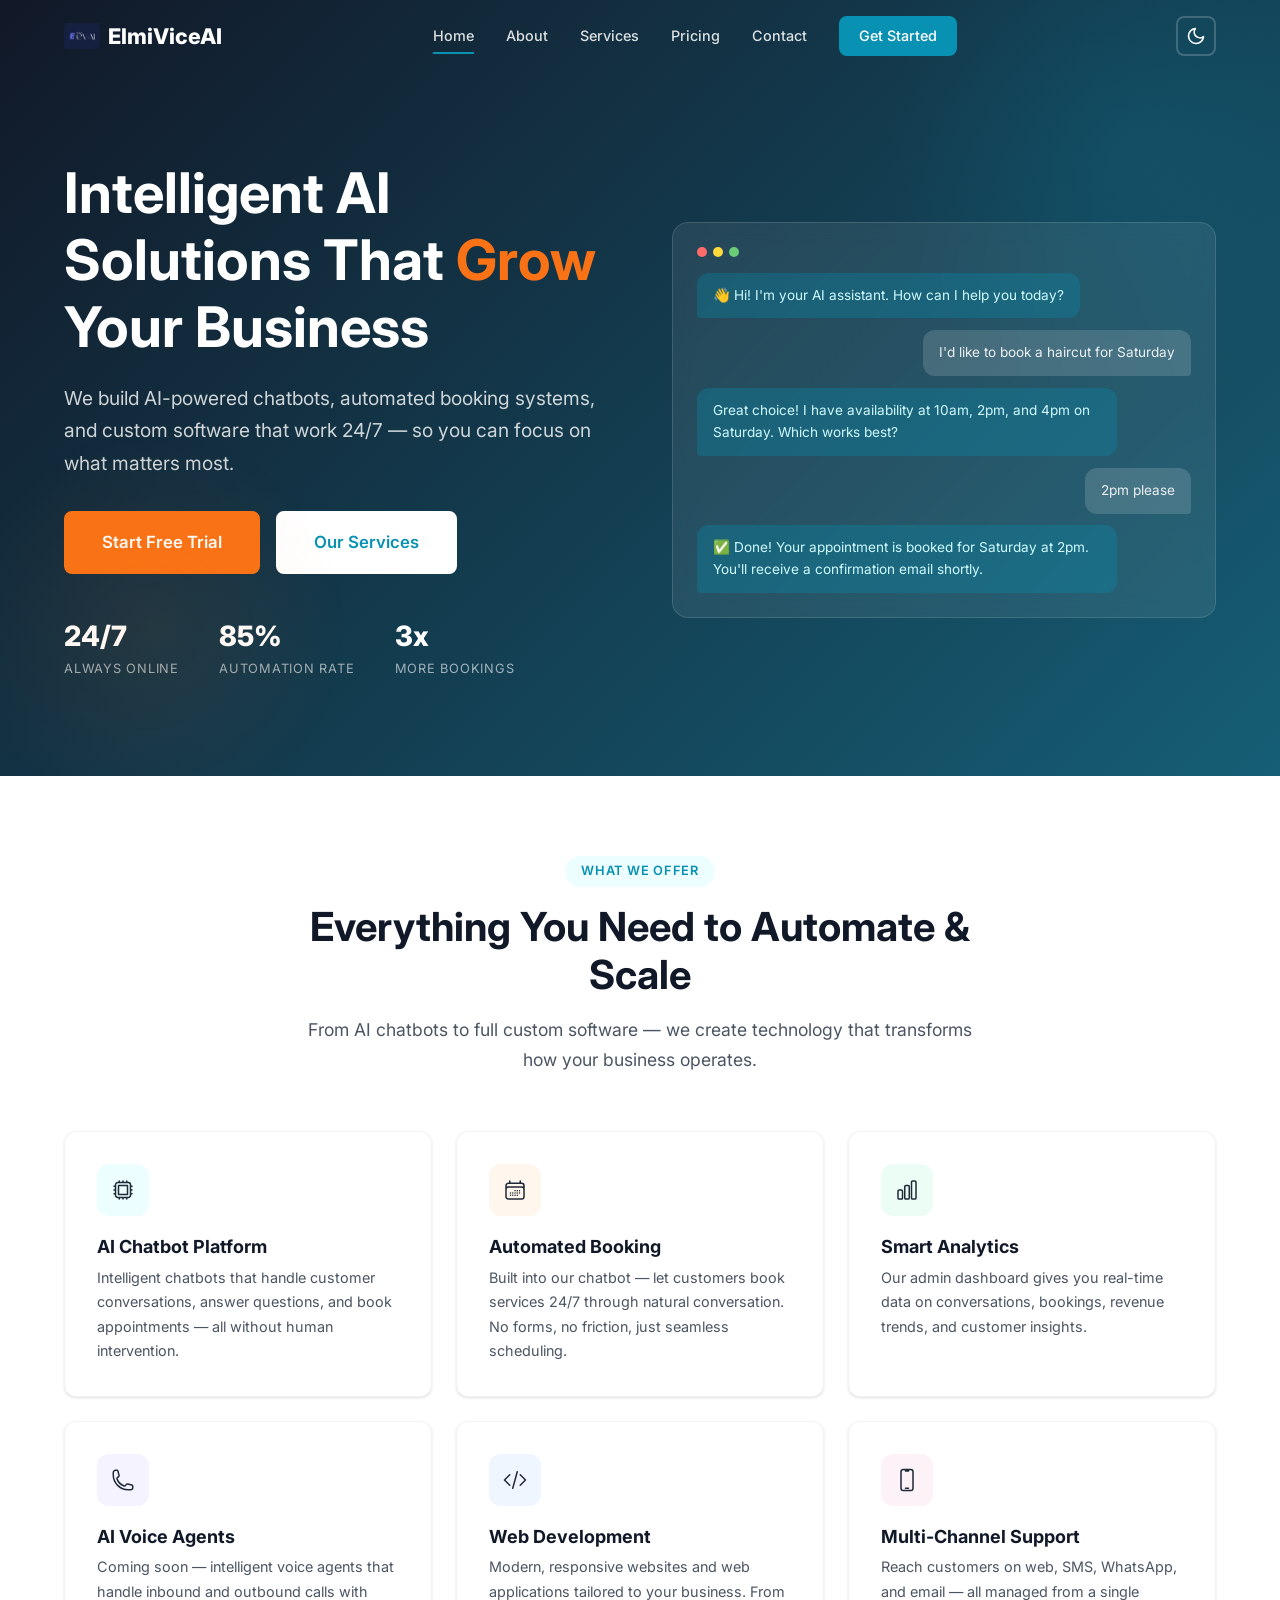
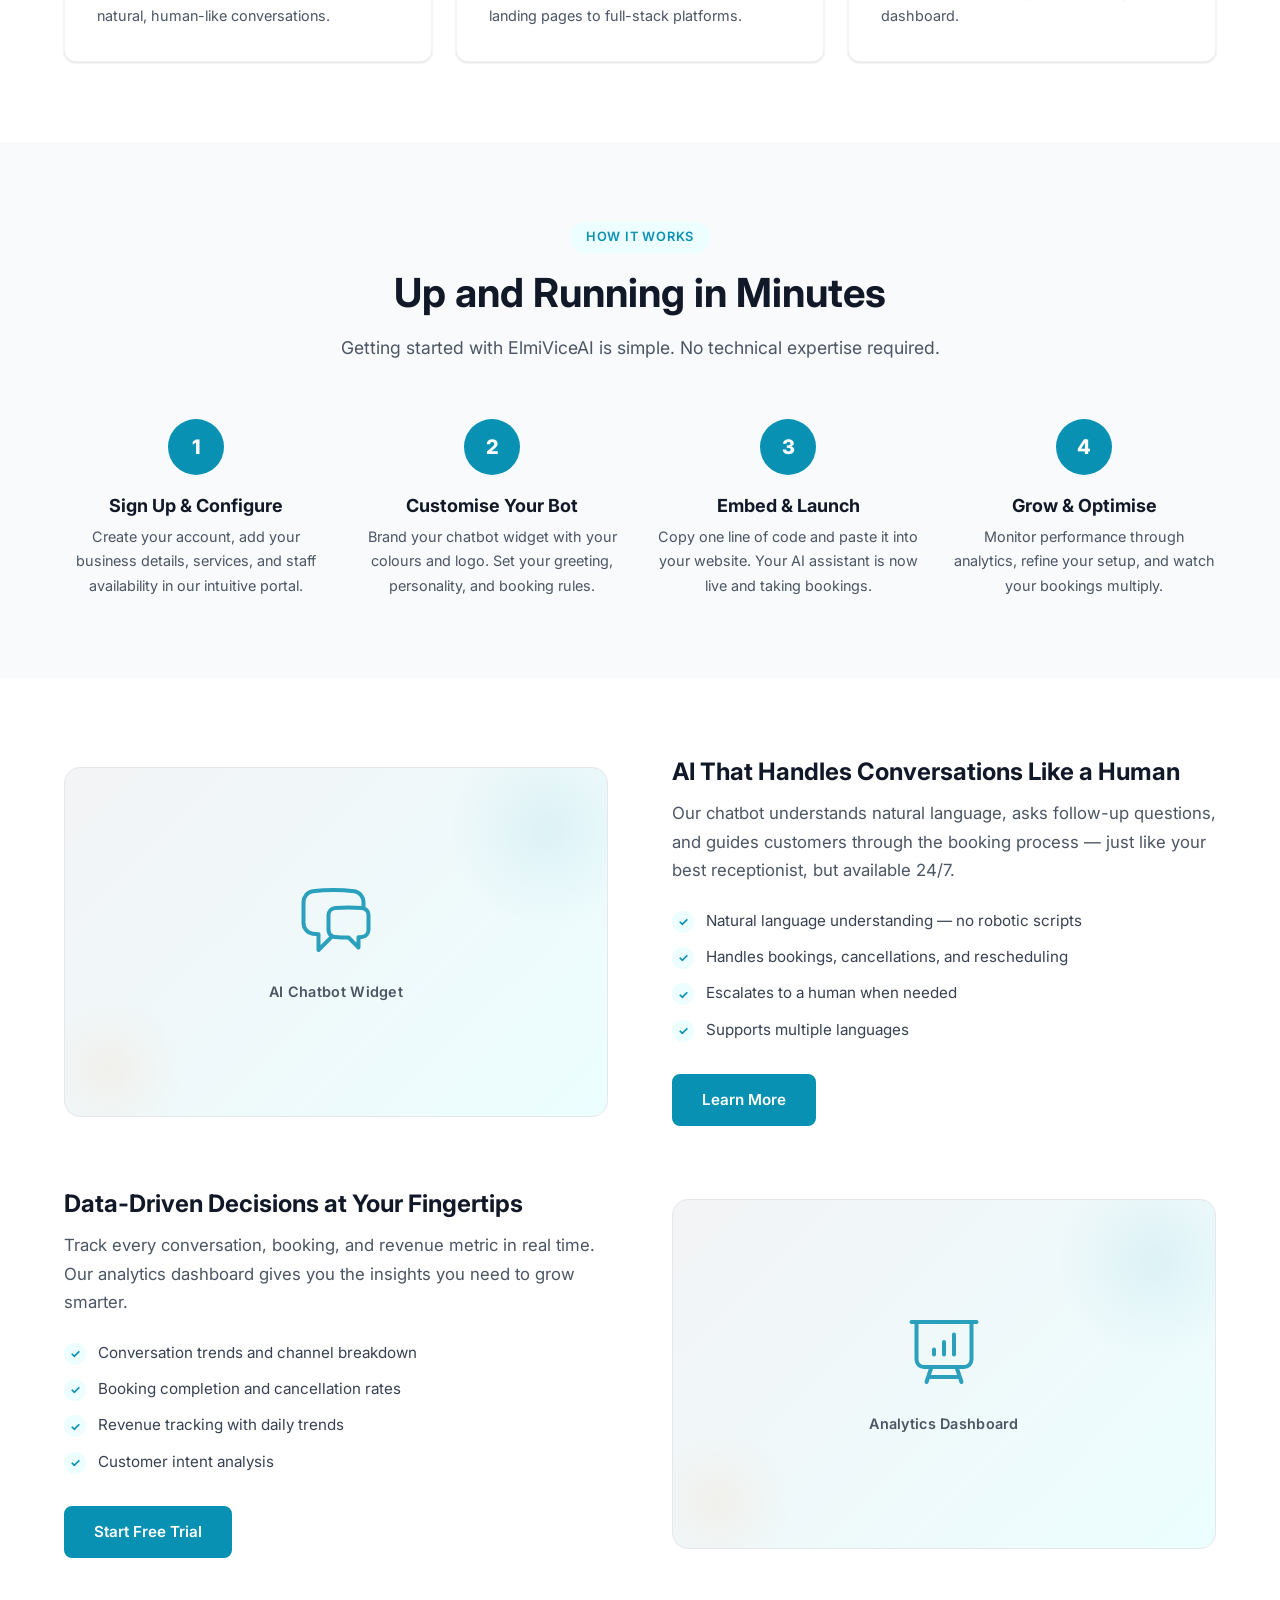
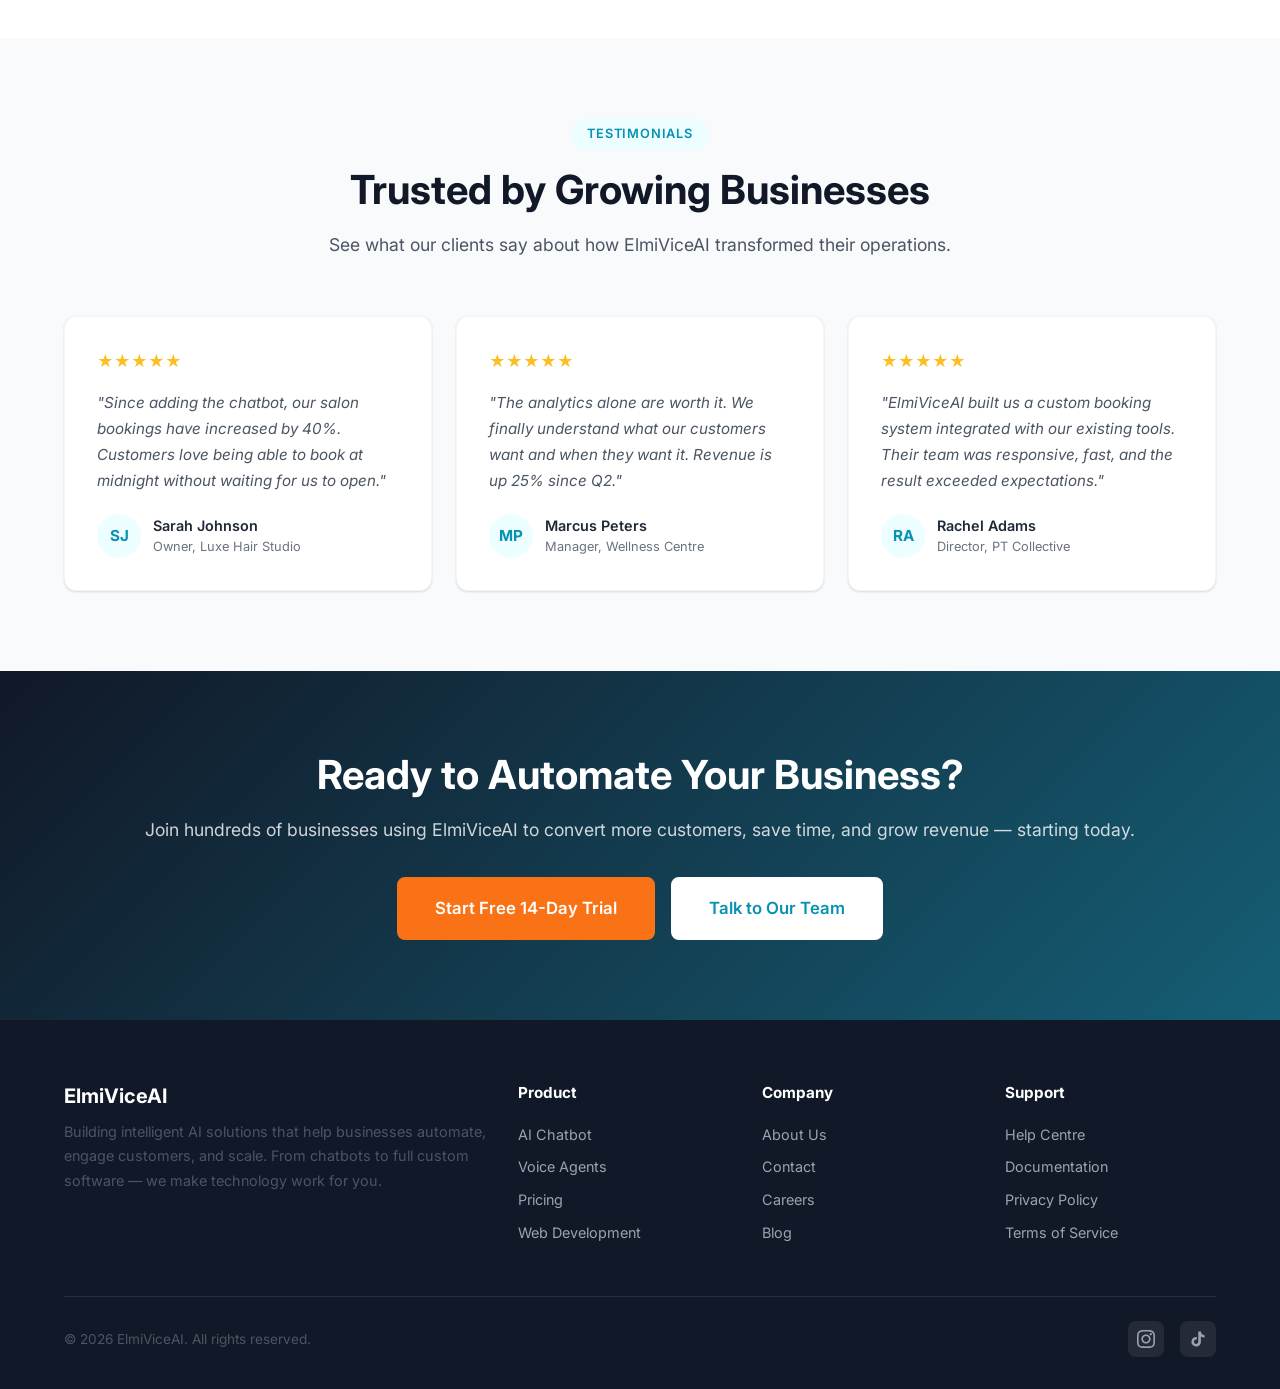
==== index.html @ 3f0d372c "Fix brand name ElmiViseAI → ElmiViceAI, update email/domain, add mobile responsive styles for chatbo" ====
<!DOCTYPE html>
<html lang="en">
<head>
    <meta charset="UTF-8">
    <meta name="viewport" content="width=device-width, initial-scale=1.0">
    <title>ElmiViceAI — AI-Powered Solutions for Modern Business</title>
    <link rel="icon" type="image/png" href="logo.png">
    <link rel="apple-touch-icon" href="logo.png">
    <meta name="description" content="ElmiViceAI builds intelligent AI chatbots, booking systems, and custom software solutions that help businesses automate, scale, and grow.">
    <meta name="keywords" content="AI chatbot, voice agents, web development, automated booking, business automation, ElmiViceAI, UK AI company">
    <meta name="author" content="ElmiViceAI">
    <meta name="robots" content="index, follow">
    <link rel="canonical" href="https://elmiviceai.com/">
    <!-- Open Graph -->
    <meta property="og:type" content="website">
    <meta property="og:title" content="ElmiViceAI — AI-Powered Solutions for Modern Business">
    <meta property="og:description" content="Intelligent AI chatbots, voice agents, and web development that help businesses automate, engage customers, and scale.">
    <meta property="og:url" content="https://elmiviceai.com/">
    <meta property="og:site_name" content="ElmiViceAI">
    <meta property="og:image" content="https://elmiviceai.com/logo.png">
    <!-- Twitter Card -->
    <meta name="twitter:card" content="summary_large_image">
    <meta name="twitter:title" content="ElmiViceAI — AI-Powered Solutions for Modern Business">
    <meta name="twitter:description" content="Intelligent AI chatbots, voice agents, and web development that help businesses automate, engage customers, and scale.">
    <meta name="twitter:image" content="https://elmiviceai.com/logo.png">
    <link rel="preconnect" href="https://fonts.googleapis.com">
    <link rel="preconnect" href="https://fonts.gstatic.com" crossorigin>
    <link href="https://fonts.googleapis.com/css2?family=Inter:wght@400;500;600;700;800&display=swap" rel="stylesheet">
    <link rel="stylesheet" href="css/styles.css">
    <!-- Structured Data -->
    <script type="application/ld+json">
    {
        "@context": "https://schema.org",
        "@type": "Organization",
        "name": "ElmiViceAI",
        "url": "https://elmiviceai.com",
        "logo": "https://elmiviceai.com/logo.png",
        "description": "ElmiViceAI builds intelligent AI chatbots, voice agents, and web development solutions that help businesses automate, engage customers, and scale.",
        "email": "elmiviceai@gmail.com",
        "areaServed": "GB",
        "sameAs": []
    }
    </script>
    <script type="application/ld+json">
    {
        "@context": "https://schema.org",
        "@type": "WebSite",
        "name": "ElmiViceAI",
        "url": "https://elmiviceai.com",
        "potentialAction": {
            "@type": "SearchAction",
            "target": "https://elmiviceai.com/?s={search_term_string}",
            "query-input": "required name=search_term_string"
        }
    }
    </script>
</head>
<body>

    <!-- ==================== Navigation ==================== -->
    <nav class="navbar" id="navbar">
        <div class="container">
            <a href="index.html" class="nav-brand">
                <img src="logo.png" alt="ElmiViceAI" class="brand-icon">
                ElmiViceAI
            </a>
            <div class="nav-links" id="navLinks">
                <a href="index.html" class="active">Home</a>
                <a href="about.html">About</a>
                <a href="services.html">Services</a>
                <a href="pricing.html">Pricing</a>
                <a href="contact.html">Contact</a>
                <a href="pricing.html" class="nav-cta">Get Started</a>
            </div>
            <button class="theme-toggle" id="themeToggle" onclick="toggleTheme()" aria-label="Toggle dark mode">
                <svg class="icon-moon" xmlns="http://www.w3.org/2000/svg" fill="none" viewBox="0 0 24 24" stroke="currentColor" stroke-width="2"><path stroke-linecap="round" stroke-linejoin="round" d="M21 12.79A9 9 0 1 1 11.21 3a7 7 0 0 0 9.79 9.79z"/></svg>
                <svg class="icon-sun" xmlns="http://www.w3.org/2000/svg" fill="none" viewBox="0 0 24 24" stroke="currentColor" stroke-width="2"><circle cx="12" cy="12" r="5"/><path stroke-linecap="round" d="M12 1v2m0 18v2M4.22 4.22l1.42 1.42m12.72 12.72 1.42 1.42M1 12h2m18 0h2M4.22 19.78l1.42-1.42M18.36 5.64l1.42-1.42"/></svg>
            </button>
            <div class="nav-toggle" id="navToggle" onclick="toggleMobileMenu()">
                <span></span><span></span><span></span>
            </div>
        </div>
    </nav>

    <!-- ==================== Hero Section ==================== -->
    <section class="hero bg-gradient">
        <div class="container">
            <div class="hero-grid">
                <div class="hero-content">
                    <h1>Intelligent AI Solutions That <span class="text-accent">Grow</span> Your&nbsp;Business</h1>
                    <p class="hero-subtitle">
                        We build AI-powered chatbots, automated booking systems, and custom software
                        that work 24/7 — so you can focus on what matters most.
                    </p>
                    <div class="hero-actions">
                        <a href="https://elmiviceai-platform.onrender.com/signup" class="btn btn-accent btn-lg" target="_blank">Start Free Trial</a>
                        <a href="services.html" class="btn btn-white btn-lg">Our Services</a>
                    </div>
                    <div class="hero-stats">
                        <div class="hero-stat">
                            <div class="number">24/7</div>
                            <div class="label">Always Online</div>
                        </div>
                        <div class="hero-stat">
                            <div class="number">85%</div>
                            <div class="label">Automation Rate</div>
                        </div>
                        <div class="hero-stat">
                            <div class="number">3x</div>
                            <div class="label">More Bookings</div>
                        </div>
                    </div>
                </div>
                <div class="hero-visual">
                    <div class="hero-mockup">
                        <div class="mockup-header">
                            <div class="mockup-dot"></div>
                            <div class="mockup-dot"></div>
                            <div class="mockup-dot"></div>
                        </div>
                        <div class="mockup-chat">
                            <div class="mockup-msg bot">👋 Hi! I'm your AI assistant. How can I help you today?</div>
                            <div class="mockup-msg user">I'd like to book a haircut for Saturday</div>
                            <div class="mockup-msg bot">Great choice! I have availability at 10am, 2pm, and 4pm on Saturday. Which works best?</div>
                            <div class="mockup-msg user">2pm please</div>
                            <div class="mockup-msg bot">✅ Done! Your appointment is booked for Saturday at 2pm. You'll receive a confirmation email shortly.</div>
                        </div>
                    </div>
                </div>
            </div>
        </div>
    </section>

    <!-- ==================== Features Section ==================== -->
    <section class="section" id="features">
        <div class="container">
            <div class="section-header reveal">
                <span class="badge">What We Offer</span>
                <h2>Everything You Need to Automate &amp; Scale</h2>
                <p>From AI chatbots to full custom software — we create technology that transforms how your business operates.</p>
            </div>
            <div class="features-grid">
                <div class="feature-card reveal">
                    <div class="feature-icon teal"><svg xmlns="http://www.w3.org/2000/svg" width="24" height="24" fill="none" viewBox="0 0 24 24" stroke="currentColor" stroke-width="1.5"><path stroke-linecap="round" stroke-linejoin="round" d="M8.25 3v1.5M4.5 8.25H3m18 0h-1.5M4.5 12H3m18 0h-1.5m-15 3.75H3m18 0h-1.5M8.25 19.5V21M12 3v1.5m0 15V21m3.75-18v1.5m0 15V21m-9-1.5h10.5a2.25 2.25 0 0 0 2.25-2.25V6.75a2.25 2.25 0 0 0-2.25-2.25H6.75A2.25 2.25 0 0 0 4.5 6.75v10.5a2.25 2.25 0 0 0 2.25 2.25Zm.75-12h9v9h-9v-9Z"/></svg></div>
                    <h4>AI Chatbot Platform</h4>
                    <p>Intelligent chatbots that handle customer conversations, answer questions, and book appointments — all without human intervention.</p>
                </div>
                <div class="feature-card reveal">
                    <div class="feature-icon orange"><svg xmlns="http://www.w3.org/2000/svg" width="24" height="24" fill="none" viewBox="0 0 24 24" stroke="currentColor" stroke-width="1.5"><path stroke-linecap="round" stroke-linejoin="round" d="M6.75 3v2.25M17.25 3v2.25M3 18.75V7.5a2.25 2.25 0 0 1 2.25-2.25h13.5A2.25 2.25 0 0 1 21 7.5v11.25m-18 0A2.25 2.25 0 0 0 5.25 21h13.5A2.25 2.25 0 0 0 21 18.75m-18 0v-7.5A2.25 2.25 0 0 1 5.25 9h13.5A2.25 2.25 0 0 1 21 11.25v7.5m-9-6h.008v.008H12v-.008ZM12 15h.008v.008H12V15Zm0 2.25h.008v.008H12v-.008ZM9.75 15h.008v.008H9.75V15Zm0 2.25h.008v.008H9.75v-.008ZM7.5 15h.008v.008H7.5V15Zm0 2.25h.008v.008H7.5v-.008Zm6.75-4.5h.008v.008h-.008v-.008Zm0 2.25h.008v.008h-.008V15Zm0 2.25h.008v.008h-.008v-.008Zm2.25-4.5h.008v.008H16.5v-.008Zm0 2.25h.008v.008H16.5V15Z"/></svg></div>
                    <h4>Automated Booking</h4>
                    <p>Built into our chatbot — let customers book services 24/7 through natural conversation. No forms, no friction, just seamless scheduling.</p>
                </div>
                <div class="feature-card reveal">
                    <div class="feature-icon green"><svg xmlns="http://www.w3.org/2000/svg" width="24" height="24" fill="none" viewBox="0 0 24 24" stroke="currentColor" stroke-width="1.5"><path stroke-linecap="round" stroke-linejoin="round" d="M3 13.125C3 12.504 3.504 12 4.125 12h2.25c.621 0 1.125.504 1.125 1.125v6.75C7.5 20.496 6.996 21 6.375 21h-2.25A1.125 1.125 0 0 1 3 19.875v-6.75ZM9.75 8.625c0-.621.504-1.125 1.125-1.125h2.25c.621 0 1.125.504 1.125 1.125v11.25c0 .621-.504 1.125-1.125 1.125h-2.25a1.125 1.125 0 0 1-1.125-1.125V8.625ZM16.5 4.125c0-.621.504-1.125 1.125-1.125h2.25C20.496 3 21 3.504 21 4.125v15.75c0 .621-.504 1.125-1.125 1.125h-2.25a1.125 1.125 0 0 1-1.125-1.125V4.125Z"/></svg></div>
                    <h4>Smart Analytics</h4>
                    <p>Our admin dashboard gives you real-time data on conversations, bookings, revenue trends, and customer insights.</p>
                </div>
                <div class="feature-card reveal">
                    <div class="feature-icon purple"><svg xmlns="http://www.w3.org/2000/svg" width="24" height="24" fill="none" viewBox="0 0 24 24" stroke="currentColor" stroke-width="1.5"><path stroke-linecap="round" stroke-linejoin="round" d="M2.25 6.75c0 8.284 6.716 15 15 15h2.25a2.25 2.25 0 0 0 2.25-2.25v-1.372c0-.516-.351-.966-.852-1.091l-4.423-1.106c-.44-.11-.902.055-1.173.417l-.97 1.293c-.282.376-.769.542-1.21.38a12.035 12.035 0 0 1-7.143-7.143c-.162-.441.004-.928.38-1.21l1.293-.97c.363-.271.527-.734.417-1.173L6.963 3.102a1.125 1.125 0 0 0-1.091-.852H4.5A2.25 2.25 0 0 0 2.25 4.5v2.25Z"/></svg></div>
                    <h4>AI Voice Agents</h4>
                    <p>Coming soon — intelligent voice agents that handle inbound and outbound calls with natural, human-like conversations.</p>
                </div>
                <div class="feature-card reveal">
                    <div class="feature-icon blue"><svg xmlns="http://www.w3.org/2000/svg" width="24" height="24" fill="none" viewBox="0 0 24 24" stroke="currentColor" stroke-width="1.5"><path stroke-linecap="round" stroke-linejoin="round" d="M17.25 6.75 22.5 12l-5.25 5.25m-10.5 0L1.5 12l5.25-5.25m7.5-3-4.5 16.5"/></svg></div>
                    <h4>Web Development</h4>
                    <p>Modern, responsive websites and web applications tailored to your business. From landing pages to full-stack platforms.</p>
                </div>
                <div class="feature-card reveal">
                    <div class="feature-icon pink"><svg xmlns="http://www.w3.org/2000/svg" width="24" height="24" fill="none" viewBox="0 0 24 24" stroke="currentColor" stroke-width="1.5"><path stroke-linecap="round" stroke-linejoin="round" d="M10.5 1.5H8.25A2.25 2.25 0 0 0 6 3.75v16.5a2.25 2.25 0 0 0 2.25 2.25h7.5A2.25 2.25 0 0 0 18 20.25V3.75a2.25 2.25 0 0 0-2.25-2.25H13.5m-3 0V3h3V1.5m-3 0h3m-3 18.75h3"/></svg></div>
                    <h4>Multi-Channel Support</h4>
                    <p>Reach customers on web, SMS, WhatsApp, and email — all managed from a single dashboard.</p>
                </div>
            </div>
        </div>
    </section>

    <!-- ==================== How It Works ==================== -->
    <section class="section bg-light">
        <div class="container">
            <div class="section-header reveal">
                <span class="badge">How It Works</span>
                <h2>Up and Running in Minutes</h2>
                <p>Getting started with ElmiViceAI is simple. No technical expertise required.</p>
            </div>
            <div class="steps-grid">
                <div class="step-card reveal">
                    <div class="step-number">1</div>
                    <h4>Sign Up &amp; Configure</h4>
                    <p>Create your account, add your business details, services, and staff availability in our intuitive portal.</p>
                </div>
                <div class="step-card reveal">
                    <div class="step-number">2</div>
                    <h4>Customise Your Bot</h4>
                    <p>Brand your chatbot widget with your colours and logo. Set your greeting, personality, and booking rules.</p>
                </div>
                <div class="step-card reveal">
                    <div class="step-number">3</div>
                    <h4>Embed &amp; Launch</h4>
                    <p>Copy one line of code and paste it into your website. Your AI assistant is now live and taking bookings.</p>
                </div>
                <div class="step-card reveal">
                    <div class="step-number">4</div>
                    <h4>Grow &amp; Optimise</h4>
                    <p>Monitor performance through analytics, refine your setup, and watch your bookings multiply.</p>
                </div>
            </div>
        </div>
    </section>

    <!-- ==================== Product Showcase ==================== -->
    <section class="section" id="product">
        <div class="container">
            <div class="showcase-grid reveal">
                <div class="showcase-image">
                    <div class="placeholder-graphic">
                        <svg xmlns="http://www.w3.org/2000/svg" width="80" height="80" fill="none" viewBox="0 0 24 24" stroke="var(--primary)" stroke-width="1.2"><path stroke-linecap="round" stroke-linejoin="round" d="M20.25 8.511c.884.284 1.5 1.128 1.5 2.097v4.286c0 1.136-.847 2.1-1.98 2.193-.34.027-.68.052-1.02.072v3.091l-3-3c-1.354 0-2.694-.055-4.02-.163a2.115 2.115 0 0 1-.825-.242m9.345-8.334a2.126 2.126 0 0 0-.476-.095 48.64 48.64 0 0 0-8.048 0c-1.131.094-1.976 1.057-1.976 2.192v4.286c0 .837.46 1.58 1.155 1.951m9.345-8.334V6.637c0-1.621-1.152-3.026-2.76-3.235A48.455 48.455 0 0 0 11.25 3c-2.115 0-4.198.137-6.24.402-1.608.209-2.76 1.614-2.76 3.235v6.226c0 1.621 1.152 3.026 2.76 3.235.577.075 1.157.14 1.74.194V21l4.155-4.155"/></svg>
                        <p>AI Chatbot Widget</p>
                    </div>
                </div>
                <div class="showcase-content">
                    <h3>AI That Handles Conversations Like a Human</h3>
                    <p>Our chatbot understands natural language, asks follow-up questions, and guides customers through the booking process — just like your best receptionist, but available 24/7.</p>
                    <ul class="check-list">
                        <li>Natural language understanding — no robotic scripts</li>
                        <li>Handles bookings, cancellations, and rescheduling</li>
                        <li>Escalates to a human when needed</li>
                        <li>Supports multiple languages</li>
                    </ul>
                    <a href="services.html" class="btn btn-primary">Learn More</a>
                </div>
            </div>

            <div style="height: 4rem;"></div>

            <div class="showcase-grid reverse reveal">
                <div class="showcase-image">
                    <div class="placeholder-graphic">
                        <svg xmlns="http://www.w3.org/2000/svg" width="80" height="80" fill="none" viewBox="0 0 24 24" stroke="var(--primary)" stroke-width="1.2"><path stroke-linecap="round" stroke-linejoin="round" d="M3.75 3v11.25A2.25 2.25 0 0 0 6 16.5h2.25M3.75 3h-1.5m1.5 0h16.5m0 0h1.5m-1.5 0v11.25A2.25 2.25 0 0 1 18 16.5h-2.25m-7.5 0h7.5m-7.5 0-1 3m8.5-3 1 3m0 0 .5 1.5m-.5-1.5h-9.5m0 0-.5 1.5M9 11.25v1.5M12 9v3.75m3-6v6"/></svg>
                        <p>Analytics Dashboard</p>
                    </div>
                </div>
                <div class="showcase-content">
                    <h3>Data-Driven Decisions at Your Fingertips</h3>
                    <p>Track every conversation, booking, and revenue metric in real time. Our analytics dashboard gives you the insights you need to grow smarter.</p>
                    <ul class="check-list">
                        <li>Conversation trends and channel breakdown</li>
                        <li>Booking completion and cancellation rates</li>
                        <li>Revenue tracking with daily trends</li>
                        <li>Customer intent analysis</li>
                    </ul>
                    <a href="https://elmiviceai-platform.onrender.com/signup" class="btn btn-primary" target="_blank">Start Free Trial</a>
                </div>
            </div>
        </div>
    </section>

    <!-- ==================== Testimonials ==================== -->
    <section class="section bg-light">
        <div class="container">
            <div class="section-header reveal">
                <span class="badge">Testimonials</span>
                <h2>Trusted by Growing Businesses</h2>
                <p>See what our clients say about how ElmiViceAI transformed their operations.</p>
            </div>
            <div class="testimonials-grid">
                <div class="testimonial-card reveal">
                    <div class="testimonial-stars">★★★★★</div>
                    <blockquote>"Since adding the chatbot, our salon bookings have increased by 40%. Customers love being able to book at midnight without waiting for us to open."</blockquote>
                    <div class="testimonial-author">
                        <div class="testimonial-avatar">SJ</div>
                        <div class="testimonial-info">
                            <div class="name">Sarah Johnson</div>
                            <div class="role">Owner, Luxe Hair Studio</div>
                        </div>
                    </div>
                </div>
                <div class="testimonial-card reveal">
                    <div class="testimonial-stars">★★★★★</div>
                    <blockquote>"The analytics alone are worth it. We finally understand what our customers want and when they want it. Revenue is up 25% since Q2."</blockquote>
                    <div class="testimonial-author">
                        <div class="testimonial-avatar">MP</div>
                        <div class="testimonial-info">
                            <div class="name">Marcus Peters</div>
                            <div class="role">Manager, Wellness Centre</div>
                        </div>
                    </div>
                </div>
                <div class="testimonial-card reveal">
                    <div class="testimonial-stars">★★★★★</div>
                    <blockquote>"ElmiViceAI built us a custom booking system integrated with our existing tools. Their team was responsive, fast, and the result exceeded expectations."</blockquote>
                    <div class="testimonial-author">
                        <div class="testimonial-avatar">RA</div>
                        <div class="testimonial-info">
                            <div class="name">Rachel Adams</div>
                            <div class="role">Director, PT Collective</div>
                        </div>
                    </div>
                </div>
            </div>
        </div>
    </section>

    <!-- ==================== CTA Section ==================== -->
    <section class="cta-section bg-gradient">
        <div class="container">
            <h2>Ready to Automate Your Business?</h2>
            <p>Join hundreds of businesses using ElmiViceAI to convert more customers, save time, and grow revenue — starting today.</p>
            <div class="cta-actions">
                <a href="pricing.html" class="btn btn-accent btn-lg">Start Free 14-Day Trial</a>
                <a href="contact.html" class="btn btn-white btn-lg">Talk to Our Team</a>
            </div>
        </div>
    </section>

    <!-- ==================== Footer ==================== -->
    <footer class="footer">
        <div class="container">
            <div class="footer-grid">
                <div class="footer-brand">
                    <h3>ElmiViceAI</h3>
                    <p>Building intelligent AI solutions that help businesses automate, engage customers, and scale. From chatbots to full custom software — we make technology work for you.</p>
                </div>
                <div class="footer-col">
                    <h4>Product</h4>
                    <a href="services.html">AI Chatbot</a>
                    <a href="services.html#voice-agents">Voice Agents</a>
                    <a href="pricing.html">Pricing</a>
                    <a href="services.html#web-development">Web Development</a>
                </div>
                <div class="footer-col">
                    <h4>Company</h4>
                    <a href="about.html">About Us</a>
                    <a href="contact.html">Contact</a>
                    <a href="careers.html">Careers</a>
                    <a href="blog.html">Blog</a>
                </div>
                <div class="footer-col">
                    <h4>Support</h4>
                    <a href="contact.html">Help Centre</a>
                    <a href="docs.html">Documentation</a>
                    <a href="privacy.html">Privacy Policy</a>
                    <a href="terms.html">Terms of Service</a>
                </div>
            </div>
            <div class="footer-bottom">
                <p>&copy; 2026 ElmiViceAI. All rights reserved.</p>
                <div class="footer-social">
                    <a href="https://www.instagram.com/elmiviceai?igsh=MTl4Y3VsOW04Mzd3MQ==" title="Instagram" target="_blank" rel="noopener"><svg xmlns="http://www.w3.org/2000/svg" width="18" height="18" viewBox="0 0 24 24" fill="currentColor"><path d="M12 2.163c3.204 0 3.584.012 4.85.07 3.252.148 4.771 1.691 4.919 4.919.058 1.265.069 1.645.069 4.849 0 3.205-.012 3.584-.069 4.849-.149 3.225-1.664 4.771-4.919 4.919-1.266.058-1.644.07-4.85.07-3.204 0-3.584-.012-4.849-.07-3.26-.149-4.771-1.699-4.919-4.92-.058-1.265-.07-1.644-.07-4.849 0-3.204.013-3.583.07-4.849.149-3.227 1.664-4.771 4.919-4.919 1.266-.057 1.645-.069 4.849-.069zm0-2.163c-3.259 0-3.667.014-4.947.072-4.358.2-6.78 2.618-6.98 6.98-.059 1.281-.073 1.689-.073 4.948 0 3.259.014 3.668.072 4.948.2 4.358 2.618 6.78 6.98 6.98 1.281.058 1.689.072 4.948.072 3.259 0 3.668-.014 4.948-.072 4.354-.2 6.782-2.618 6.979-6.98.059-1.28.073-1.689.073-4.948 0-3.259-.014-3.667-.072-4.947-.196-4.354-2.617-6.78-6.979-6.98-1.281-.059-1.69-.073-4.949-.073zm0 5.838c-3.403 0-6.162 2.759-6.162 6.162s2.759 6.163 6.162 6.163 6.162-2.759 6.162-6.163c0-3.403-2.759-6.162-6.162-6.162zm0 10.162c-2.209 0-4-1.79-4-4 0-2.209 1.791-4 4-4s4 1.791 4 4c0 2.21-1.791 4-4 4zm6.406-11.845c-.796 0-1.441.645-1.441 1.44s.645 1.44 1.441 1.44c.795 0 1.439-.645 1.439-1.44s-.644-1.44-1.439-1.44z"/></svg></a>
                    <a href="https://www.tiktok.com/@elmiviceai?_r=1&_t=ZN-94T0yqR3EeM" title="TikTok" target="_blank" rel="noopener"><svg xmlns="http://www.w3.org/2000/svg" width="18" height="18" viewBox="0 0 24 24" fill="currentColor"><path d="M19.59 6.69a4.83 4.83 0 0 1-3.77-4.25V2h-3.45v13.67a2.89 2.89 0 0 1-5.2 1.74 2.89 2.89 0 0 1 2.31-4.64 2.93 2.93 0 0 1 .88.13V9.4a6.84 6.84 0 0 0-1-.05A6.33 6.33 0 0 0 5 20.1a6.34 6.34 0 0 0 10.86-4.43v-7a8.16 8.16 0 0 0 4.77 1.52v-3.4a4.85 4.85 0 0 1-1-.1z"/></svg></a>
                </div>
            </div>
        </div>
    </footer>

  <!-- AI Chatbot Widget -->
<script>
  (function() {
    var w = document.createElement('script');
    w.src = 'https://elmiviceai-platform.onrender.com/static/widget.js';
    w.setAttribute('data-business-id', '2');
    w.setAttribute('data-position', 'bottom-right');
    w.async = true;
    document.body.appendChild(w);
  })();
</script>

    <script src="js/main.js"></script>
</body>
</html>
---- css/styles.css ----
/* ==================== ElmiViceAI — Global Styles ==================== */

:root {
    --primary: #0891b2;
    --primary-dark: #0e7490;
    --primary-darker: #155e75;
    --primary-light: #cffafe;
    --primary-50: #ecfeff;
    --accent: #f97316;
    --accent-dark: #ea580c;
    --success: #10b981;
    --gray-50: #f9fafb;
    --gray-100: #f3f4f6;
    --gray-200: #e5e7eb;
    --gray-300: #d1d5db;
    --gray-400: #9ca3af;
    --gray-500: #6b7280;
    --gray-600: #4b5563;
    --gray-700: #374151;
    --gray-800: #1f2937;
    --gray-900: #111827;
    --white: #ffffff;
    --radius: 12px;
    --radius-sm: 8px;
    --shadow: 0 1px 3px rgba(0,0,0,0.08), 0 1px 2px rgba(0,0,0,0.06);
    --shadow-md: 0 4px 6px rgba(0,0,0,0.07), 0 2px 4px rgba(0,0,0,0.06);
    --shadow-lg: 0 10px 25px rgba(0,0,0,0.1), 0 6px 10px rgba(0,0,0,0.08);
    --shadow-xl: 0 20px 50px rgba(0,0,0,0.12);
    --transition: all 0.3s ease;
    --max-width: 1200px;
}

/* ==================== Dark Mode ==================== */
[data-theme="dark"] {
    --gray-50: #1a1f2e;
    --gray-100: #1f2537;
    --gray-200: #2a3146;
    --gray-300: #3b4459;
    --gray-400: #8892a4;
    --gray-500: #9ca3af;
    --gray-600: #c9cdd5;
    --gray-700: #d1d5db;
    --gray-800: #e5e7eb;
    --gray-900: #f3f4f6;
    --white: #111827;
    --primary-50: #0c2d3a;
    --primary-light: #164e63;
    --shadow: 0 1px 3px rgba(0,0,0,0.3), 0 1px 2px rgba(0,0,0,0.2);
    --shadow-md: 0 4px 6px rgba(0,0,0,0.3), 0 2px 4px rgba(0,0,0,0.2);
    --shadow-lg: 0 10px 25px rgba(0,0,0,0.4), 0 6px 10px rgba(0,0,0,0.3);
    --shadow-xl: 0 20px 50px rgba(0,0,0,0.5);
}

[data-theme="dark"] .navbar.scrolled {
    background: rgba(17, 24, 39, 0.95);
}

[data-theme="dark"] .navbar.scrolled .nav-brand {
    color: var(--gray-900);
}

[data-theme="dark"] .navbar.scrolled .nav-toggle span {
    background: var(--gray-800);
}

[data-theme="dark"] .feature-icon.teal { background: #0c2d3a; }
[data-theme="dark"] .feature-icon.orange { background: #2a1a0a; }
[data-theme="dark"] .feature-icon.green { background: #0a2a1a; }
[data-theme="dark"] .feature-icon.purple { background: #1a0f2e; }
[data-theme="dark"] .feature-icon.blue { background: #0a1a2e; }
[data-theme="dark"] .feature-icon.pink { background: #2a0f1e; }

[data-theme="dark"] .testimonial-stars { color: #fbbf24; }

[data-theme="dark"] .footer {
    background: #0a0f1a;
}

[data-theme="dark"] .footer-bottom {
    border-top-color: rgba(255,255,255,0.06);
}

[data-theme="dark"] .pricing-card {
    border-color: var(--gray-200);
}

[data-theme="dark"] .pricing-card.popular {
    border-color: var(--primary);
}

[data-theme="dark"] .pricing-features li {
    border-bottom-color: var(--gray-200);
}

[data-theme="dark"] .contact-form {
    border-color: var(--gray-200);
}

[data-theme="dark"] .form-group input,
[data-theme="dark"] .form-group select,
[data-theme="dark"] .form-group textarea {
    background: var(--gray-100);
    border-color: var(--gray-300);
    color: var(--gray-800);
}

[data-theme="dark"] .nav-links a {
    color: rgba(255,255,255,0.85);
}

[data-theme="dark"] .navbar.scrolled .nav-links a {
    color: var(--gray-500);
}

[data-theme="dark"] .navbar.scrolled .nav-links a:hover,
[data-theme="dark"] .navbar.scrolled .nav-links a.active {
    color: var(--primary);
}

/* Theme toggle button */
.theme-toggle {
    background: none;
    border: 2px solid rgba(255,255,255,0.2);
    border-radius: 8px;
    width: 40px;
    height: 40px;
    display: flex;
    align-items: center;
    justify-content: center;
    cursor: pointer;
    transition: var(--transition);
    color: var(--white);
    padding: 0;
    margin-left: 0.5rem;
}

.theme-toggle:hover {
    border-color: var(--primary);
    background: rgba(8, 145, 178, 0.1);
}

.navbar.scrolled .theme-toggle {
    color: var(--gray-700);
    border-color: var(--gray-300);
}

[data-theme="dark"] .navbar.scrolled .theme-toggle {
    color: var(--gray-800);
    border-color: var(--gray-300);
}

.theme-toggle svg {
    width: 20px;
    height: 20px;
}

.theme-toggle .icon-moon { display: block; }
.theme-toggle .icon-sun { display: none; }

[data-theme="dark"] .theme-toggle .icon-moon { display: none; }
[data-theme="dark"] .theme-toggle .icon-sun { display: block; }

/* ==================== Reset ==================== */
*, *::before, *::after {
    margin: 0;
    padding: 0;
    box-sizing: border-box;
}

html {
    scroll-behavior: smooth;
    font-size: 16px;
}

body {
    font-family: 'Inter', -apple-system, BlinkMacSystemFont, 'Segoe UI', Roboto, sans-serif;
    color: var(--gray-800);
    background: var(--white);
    line-height: 1.6;
    overflow-x: hidden;
}

a {
    text-decoration: none;
    color: inherit;
    transition: var(--transition);
}

ul { list-style: none; }

img {
    max-width: 100%;
    height: auto;
    display: block;
}

/* ==================== Typography ==================== */
h1, h2, h3, h4, h5, h6 {
    font-weight: 700;
    line-height: 1.2;
    color: var(--gray-900);
}

h1 { font-size: clamp(2.25rem, 5vw, 3.5rem); }
h2 { font-size: clamp(1.75rem, 3.5vw, 2.5rem); }
h3 { font-size: clamp(1.25rem, 2.5vw, 1.5rem); }
h4 { font-size: 1.125rem; }

p {
    color: var(--gray-600);
    line-height: 1.7;
}

.text-primary { color: var(--primary); }
.text-accent { color: var(--accent); }

/* ==================== Layout ==================== */
.container {
    width: 100%;
    max-width: var(--max-width);
    margin: 0 auto;
    padding: 0 1.5rem;
}

.section {
    padding: 5rem 0;
}

.section-header {
    text-align: center;
    max-width: 700px;
    margin: 0 auto 3.5rem;
}

.section-header .badge {
    display: inline-block;
    padding: 0.35rem 1rem;
    background: var(--primary-50);
    color: var(--primary);
    border-radius: 9999px;
    font-size: 0.8rem;
    font-weight: 600;
    text-transform: uppercase;
    letter-spacing: 0.06em;
    margin-bottom: 1rem;
}

.section-header h2 {
    margin-bottom: 1rem;
}

.section-header p {
    font-size: 1.1rem;
}

.bg-light { background: var(--gray-50); }
.bg-dark {
    background: var(--gray-900);
    color: var(--white);
}
.bg-dark h2, .bg-dark h3, .bg-dark h4 { color: var(--white); }
.bg-dark p { color: var(--gray-400); }
.bg-gradient {
    background: linear-gradient(135deg, var(--gray-900) 0%, var(--primary-darker) 100%);
    color: var(--white);
}
.bg-gradient h1, .bg-gradient h2, .bg-gradient h3 { color: var(--white); }
.bg-gradient p { color: rgba(255,255,255,0.8); }

/* ==================== Buttons ==================== */
.btn {
    display: inline-flex;
    align-items: center;
    justify-content: center;
    gap: 0.5rem;
    padding: 0.75rem 1.75rem;
    border-radius: var(--radius-sm);
    font-size: 0.95rem;
    font-weight: 600;
    border: 2px solid transparent;
    cursor: pointer;
    transition: var(--transition);
    white-space: nowrap;
}

.btn-primary {
    background: var(--primary);
    color: var(--white);
    border-color: var(--primary);
}
.btn-primary:hover {
    background: var(--primary-dark);
    border-color: var(--primary-dark);
    transform: translateY(-2px);
    box-shadow: 0 4px 12px rgba(8, 145, 178, 0.4);
}

.btn-outline {
    background: transparent;
    color: var(--primary);
    border-color: var(--primary);
}
.btn-outline:hover {
    background: var(--primary);
    color: var(--white);
    transform: translateY(-2px);
}

.btn-white {
    background: var(--white);
    color: var(--primary);
    border-color: var(--white);
}
.btn-white:hover {
    background: var(--primary-light);
    transform: translateY(-2px);
    box-shadow: 0 4px 12px rgba(0,0,0,0.15);
}

.btn-accent {
    background: var(--accent);
    color: var(--white);
    border-color: var(--accent);
}
.btn-accent:hover {
    background: var(--accent-dark);
    border-color: var(--accent-dark);
    transform: translateY(-2px);
    box-shadow: 0 4px 12px rgba(249, 115, 22, 0.4);
}

.btn-lg {
    padding: 1rem 2.25rem;
    font-size: 1.05rem;
}

.btn-sm {
    padding: 0.5rem 1.25rem;
    font-size: 0.85rem;
}

/* ==================== Navigation ==================== */
.navbar {
    position: fixed;
    top: 0;
    left: 0;
    right: 0;
    z-index: 1000;
    padding: 1rem 0;
    transition: var(--transition);
}

.navbar.scrolled {
    background: rgba(255, 255, 255, 0.95);
    backdrop-filter: blur(12px);
    box-shadow: var(--shadow-md);
    padding: 0.65rem 0;
}

.navbar .container {
    display: flex;
    align-items: center;
    justify-content: space-between;
}

.nav-brand {
    display: flex;
    align-items: center;
    gap: 0.5rem;
    font-size: 1.35rem;
    font-weight: 800;
    color: var(--white);
}

.navbar.scrolled .nav-brand {
    color: var(--gray-900);
}

.nav-brand .brand-icon {
    width: 36px;
    height: 36px;
    border-radius: 10px;
    object-fit: contain;
}

.nav-links {
    display: flex;
    gap: 2rem;
    align-items: center;
}

.nav-links a {
    color: rgba(255,255,255,0.85);
    font-size: 0.9rem;
    font-weight: 500;
    padding: 0.25rem 0;
    position: relative;
}

.nav-links a::after {
    content: '';
    position: absolute;
    bottom: -2px;
    left: 0;
    width: 0;
    height: 2px;
    background: var(--primary);
    transition: width 0.3s ease;
}

.nav-links a:hover::after,
.nav-links a.active::after {
    width: 100%;
}

.nav-links a:hover {
    color: var(--white);
}

.navbar.scrolled .nav-links a {
    color: var(--gray-600);
}

.navbar.scrolled .nav-links a:hover,
.navbar.scrolled .nav-links a.active {
    color: var(--primary);
}

.nav-cta {
    padding: 0.5rem 1.25rem !important;
    background: var(--primary);
    color: var(--white) !important;
    border-radius: var(--radius-sm);
    font-weight: 600;
}

.nav-cta:hover {
    background: var(--primary-dark);
    transform: translateY(-1px);
}

.nav-cta::after { display: none !important; }

.navbar.scrolled .nav-cta {
    color: var(--white) !important;
}

/* Mobile Menu */
.nav-toggle {
    display: none;
    flex-direction: column;
    gap: 5px;
    cursor: pointer;
    padding: 4px;
}

.nav-toggle span {
    width: 24px;
    height: 2px;
    background: var(--white);
    border-radius: 2px;
    transition: var(--transition);
}

.navbar.scrolled .nav-toggle span {
    background: var(--gray-800);
}

/* ==================== Hero ==================== */
.hero {
    padding: 10rem 0 6rem;
    position: relative;
    overflow: hidden;
}

.hero-grid {
    display: grid;
    grid-template-columns: 1fr 1fr;
    gap: 4rem;
    align-items: center;
}

.hero-content h1 {
    color: var(--white);
    margin-bottom: 1.25rem;
}

.hero-content .hero-subtitle {
    font-size: 1.2rem;
    color: rgba(255,255,255,0.8);
    margin-bottom: 2rem;
    line-height: 1.7;
}

.hero-actions {
    display: flex;
    gap: 1rem;
    flex-wrap: wrap;
    margin-bottom: 2.5rem;
}

.hero-stats {
    display: flex;
    gap: 2.5rem;
}

.hero-stat {
    text-align: left;
}

.hero-stat .number {
    font-size: 1.75rem;
    font-weight: 800;
    color: var(--white);
}

.hero-stat .label {
    font-size: 0.8rem;
    color: rgba(255,255,255,0.6);
    text-transform: uppercase;
    letter-spacing: 0.06em;
}

/* Hero visual */
.hero-visual {
    position: relative;
}

.hero-mockup {
    background: rgba(255,255,255,0.08);
    border: 1px solid rgba(255,255,255,0.12);
    border-radius: 16px;
    padding: 1.5rem;
    backdrop-filter: blur(10px);
}

.mockup-header {
    display: flex;
    gap: 6px;
    margin-bottom: 1rem;
}

.mockup-dot {
    width: 10px;
    height: 10px;
    border-radius: 50%;
    background: rgba(255,255,255,0.2);
}

.mockup-dot:nth-child(1) { background: #ff6b6b; }
.mockup-dot:nth-child(2) { background: #ffd93d; }
.mockup-dot:nth-child(3) { background: #6bcb77; }

.mockup-chat {
    display: flex;
    flex-direction: column;
    gap: 0.75rem;
}

.mockup-msg {
    padding: 0.75rem 1rem;
    border-radius: 12px;
    font-size: 0.85rem;
    max-width: 85%;
    animation: fadeInUp 0.5s ease forwards;
    opacity: 0;
}

.mockup-msg.bot {
    background: rgba(8, 145, 178, 0.3);
    color: var(--primary-light);
    align-self: flex-start;
    border-bottom-left-radius: 4px;
}

.mockup-msg.user {
    background: rgba(255,255,255,0.15);
    color: rgba(255,255,255,0.9);
    align-self: flex-end;
    border-bottom-right-radius: 4px;
}

.mockup-msg:nth-child(1) { animation-delay: 0.3s; }
.mockup-msg:nth-child(2) { animation-delay: 0.8s; }
.mockup-msg:nth-child(3) { animation-delay: 1.3s; }
.mockup-msg:nth-child(4) { animation-delay: 1.8s; }
.mockup-msg:nth-child(5) { animation-delay: 2.3s; }

@keyframes fadeInUp {
    from { opacity: 0; transform: translateY(10px); }
    to { opacity: 1; transform: translateY(0); }
}

/* Floating accents */
.hero::before {
    content: '';
    position: absolute;
    width: 500px;
    height: 500px;
    background: radial-gradient(circle, rgba(8,145,178,0.15) 0%, transparent 70%);
    top: -100px;
    right: -100px;
    pointer-events: none;
}

.hero::after {
    content: '';
    position: absolute;
    width: 400px;
    height: 400px;
    background: radial-gradient(circle, rgba(249,115,22,0.08) 0%, transparent 70%);
    bottom: -50px;
    left: -50px;
    pointer-events: none;
}

/* ==================== Feature Cards ==================== */
.features-grid {
    display: grid;
    grid-template-columns: repeat(auto-fit, minmax(300px, 1fr));
    gap: 1.5rem;
}

.feature-card {
    background: var(--white);
    border-radius: var(--radius);
    padding: 2rem;
    box-shadow: var(--shadow);
    border: 1px solid var(--gray-100);
    transition: var(--transition);
}

.feature-card:hover {
    transform: translateY(-4px);
    box-shadow: var(--shadow-lg);
    border-color: var(--primary-light);
}

.feature-icon {
    width: 52px;
    height: 52px;
    border-radius: 12px;
    display: flex;
    align-items: center;
    justify-content: center;
    font-size: 1.5rem;
    margin-bottom: 1.25rem;
}

.feature-icon.teal { background: var(--primary-50); }
.feature-icon.orange { background: #fff7ed; }
.feature-icon.green { background: #ecfdf5; }
.feature-icon.purple { background: #f5f3ff; }
.feature-icon.blue { background: #eff6ff; }
.feature-icon.pink { background: #fdf2f8; }

.feature-card h4 {
    margin-bottom: 0.5rem;
}

.feature-card p {
    font-size: 0.9rem;
}

/* ==================== How It Works ==================== */
.steps-grid {
    display: grid;
    grid-template-columns: repeat(auto-fit, minmax(240px, 1fr));
    gap: 2rem;
    counter-reset: step;
}

.step-card {
    text-align: center;
    position: relative;
}

.step-number {
    width: 56px;
    height: 56px;
    border-radius: 50%;
    background: var(--primary);
    color: var(--white);
    font-size: 1.25rem;
    font-weight: 800;
    display: flex;
    align-items: center;
    justify-content: center;
    margin: 0 auto 1.25rem;
}

.step-card h4 {
    margin-bottom: 0.5rem;
}

.step-card p {
    font-size: 0.9rem;
}

/* ==================== Showcase / Product ==================== */
.showcase-grid {
    display: grid;
    grid-template-columns: 1fr 1fr;
    gap: 4rem;
    align-items: center;
}

.showcase-grid.reverse {
    direction: rtl;
}

.showcase-grid.reverse > * {
    direction: ltr;
}

.showcase-image {
    background: linear-gradient(135deg, var(--gray-100) 0%, var(--primary-50) 100%);
    border-radius: 16px;
    padding: 2rem;
    min-height: 350px;
    display: flex;
    align-items: center;
    justify-content: center;
    position: relative;
    overflow: hidden;
    border: 1px solid var(--gray-200);
}

.showcase-image::before {
    content: '';
    position: absolute;
    width: 200px;
    height: 200px;
    background: radial-gradient(circle, rgba(8,145,178,0.08) 0%, transparent 70%);
    top: -40px;
    right: -40px;
    pointer-events: none;
}

.showcase-image::after {
    content: '';
    position: absolute;
    width: 150px;
    height: 150px;
    background: radial-gradient(circle, rgba(249,115,22,0.06) 0%, transparent 70%);
    bottom: -30px;
    left: -30px;
    pointer-events: none;
}

.showcase-image .placeholder-graphic {
    text-align: center;
    color: var(--gray-500);
    position: relative;
    z-index: 1;
}

.showcase-image .placeholder-graphic svg {
    margin-bottom: 0.75rem;
    opacity: 0.85;
}

.showcase-image .placeholder-graphic p {
    font-weight: 600;
    font-size: 0.9rem;
    letter-spacing: 0.02em;
}

.showcase-content h3 {
    margin-bottom: 0.75rem;
}

.showcase-content p {
    margin-bottom: 1.5rem;
    font-size: 1.05rem;
}

.check-list {
    display: flex;
    flex-direction: column;
    gap: 0.75rem;
    margin-bottom: 2rem;
}

.check-list li {
    display: flex;
    align-items: flex-start;
    gap: 0.75rem;
    font-size: 0.95rem;
    color: var(--gray-700);
}

.check-list li::before {
    content: '✓';
    flex-shrink: 0;
    width: 22px;
    height: 22px;
    background: var(--primary-50);
    color: var(--primary);
    border-radius: 50%;
    display: flex;
    align-items: center;
    justify-content: center;
    font-size: 0.75rem;
    font-weight: 700;
    margin-top: 2px;
}

/* ==================== Testimonials ==================== */
.testimonials-grid {
    display: grid;
    grid-template-columns: repeat(auto-fit, minmax(320px, 1fr));
    gap: 1.5rem;
}

.testimonial-card {
    background: var(--white);
    border-radius: var(--radius);
    padding: 2rem;
    box-shadow: var(--shadow);
    border: 1px solid var(--gray-100);
}

.testimonial-stars {
    color: #fbbf24;
    font-size: 1rem;
    margin-bottom: 1rem;
}

.testimonial-card blockquote {
    font-size: 0.95rem;
    color: var(--gray-600);
    line-height: 1.7;
    margin-bottom: 1.25rem;
    font-style: italic;
}

.testimonial-author {
    display: flex;
    align-items: center;
    gap: 0.75rem;
}

.testimonial-avatar {
    width: 44px;
    height: 44px;
    border-radius: 50%;
    background: var(--primary-50);
    color: var(--primary);
    display: flex;
    align-items: center;
    justify-content: center;
    font-weight: 700;
    font-size: 0.95rem;
}

.testimonial-info .name {
    font-weight: 600;
    font-size: 0.9rem;
    color: var(--gray-800);
}

.testimonial-info .role {
    font-size: 0.8rem;
    color: var(--gray-500);
}

/* ==================== Pricing ==================== */
.pricing-grid {
    display: grid;
    grid-template-columns: repeat(auto-fit, minmax(300px, 1fr));
    gap: 1.5rem;
    align-items: start;
}

.pricing-card {
    background: var(--white);
    border-radius: var(--radius);
    padding: 2.5rem 2rem;
    box-shadow: var(--shadow);
    border: 2px solid var(--gray-100);
    text-align: center;
    transition: var(--transition);
    position: relative;
}

.pricing-card.popular {
    border-color: var(--primary);
    transform: scale(1.03);
    box-shadow: var(--shadow-lg);
}

.pricing-card.popular .popular-badge {
    position: absolute;
    top: -14px;
    left: 50%;
    transform: translateX(-50%);
    background: var(--primary);
    color: var(--white);
    padding: 0.25rem 1rem;
    border-radius: 9999px;
    font-size: 0.75rem;
    font-weight: 700;
    text-transform: uppercase;
    letter-spacing: 0.05em;
}

.pricing-card h3 {
    margin-bottom: 0.5rem;
}

.pricing-card .price {
    font-size: 3rem;
    font-weight: 800;
    color: var(--gray-900);
    margin: 1rem 0;
}

.pricing-card .price span {
    font-size: 1rem;
    font-weight: 500;
    color: var(--gray-500);
}

.pricing-card .price-description {
    font-size: 0.9rem;
    color: var(--gray-500);
    margin-bottom: 1.5rem;
}

.pricing-features {
    text-align: left;
    margin-bottom: 2rem;
}

.pricing-features li {
    padding: 0.5rem 0;
    font-size: 0.9rem;
    color: var(--gray-600);
    display: flex;
    gap: 0.65rem;
    align-items: center;
    border-bottom: 1px solid var(--gray-100);
}

.pricing-features li:last-child { border-bottom: none; }

.pricing-features li .check {
    color: var(--primary);
    font-weight: 700;
}

.pricing-card .btn { width: 100%; }

/* ==================== CTA Section ==================== */
.cta-section {
    padding: 5rem 0;
    text-align: center;
}

.cta-section h2 {
    margin-bottom: 1rem;
}

.cta-section p {
    font-size: 1.1rem;
    margin-bottom: 2rem;
    color: rgba(255,255,255,0.8);
}

.cta-actions {
    display: flex;
    gap: 1rem;
    justify-content: center;
    flex-wrap: wrap;
}

/* ==================== Contact Form ==================== */
.contact-grid {
    display: grid;
    grid-template-columns: 1fr 1.2fr;
    gap: 3rem;
}

.contact-info-card {
    display: flex;
    align-items: flex-start;
    gap: 1rem;
    margin-bottom: 1.5rem;
}

.contact-info-icon {
    width: 44px;
    height: 44px;
    border-radius: 10px;
    background: var(--primary-50);
    color: var(--primary);
    display: flex;
    align-items: center;
    justify-content: center;
    font-size: 1.2rem;
    flex-shrink: 0;
}

.contact-info-text h4 {
    margin-bottom: 0.15rem;
    font-size: 0.95rem;
}

.contact-info-text p {
    font-size: 0.9rem;
}

.contact-form {
    background: var(--white);
    border-radius: var(--radius);
    padding: 2.5rem;
    box-shadow: var(--shadow-lg);
    border: 1px solid var(--gray-100);
}

.form-group {
    margin-bottom: 1.25rem;
}

.form-group label {
    display: block;
    font-weight: 600;
    font-size: 0.875rem;
    color: var(--gray-700);
    margin-bottom: 0.4rem;
}

.form-group input,
.form-group select,
.form-group textarea {
    width: 100%;
    padding: 0.75rem 1rem;
    border: 1.5px solid var(--gray-300);
    border-radius: var(--radius-sm);
    font-size: 0.95rem;
    font-family: inherit;
    transition: var(--transition);
    background: var(--white);
}

.form-group input:focus,
.form-group select:focus,
.form-group textarea:focus {
    outline: none;
    border-color: var(--primary);
    box-shadow: 0 0 0 3px rgba(8, 145, 178, 0.12);
}

.form-group textarea {
    resize: vertical;
    min-height: 120px;
}

.form-row {
    display: grid;
    grid-template-columns: 1fr 1fr;
    gap: 1rem;
}

/* ==================== About / Team ==================== */
.about-hero {
    padding: 9rem 0 4rem;
    text-align: center;
}

.about-hero h1 {
    color: var(--white);
    margin-bottom: 1rem;
}

.about-hero p {
    font-size: 1.15rem;
    color: rgba(255,255,255,0.8);
    max-width: 650px;
    margin: 0 auto;
}

.values-grid {
    display: grid;
    grid-template-columns: repeat(auto-fit, minmax(260px, 1fr));
    gap: 1.5rem;
}

.value-card {
    text-align: center;
    padding: 2rem 1.5rem;
}

.value-icon {
    font-size: 2.5rem;
    margin-bottom: 1rem;
}

.value-card h4 {
    margin-bottom: 0.5rem;
}

.value-card p {
    font-size: 0.9rem;
}

.team-grid {
    display: grid;
    grid-template-columns: repeat(auto-fit, minmax(250px, 1fr));
    gap: 1.5rem;
}

.team-card {
    text-align: center;
    padding: 2rem;
    background: var(--white);
    border-radius: var(--radius);
    box-shadow: var(--shadow);
    border: 1px solid var(--gray-100);
    transition: var(--transition);
}

.team-card:hover {
    transform: translateY(-4px);
    box-shadow: var(--shadow-lg);
}

.team-avatar {
    width: 80px;
    height: 80px;
    border-radius: 50%;
    background: var(--primary-50);
    color: var(--primary);
    display: flex;
    align-items: center;
    justify-content: center;
    font-size: 2rem;
    font-weight: 700;
    margin: 0 auto 1rem;
}

.team-card h4 {
    margin-bottom: 0.15rem;
}

.team-card .role {
    font-size: 0.85rem;
    color: var(--primary);
    font-weight: 500;
    margin-bottom: 0.75rem;
}

.team-card p {
    font-size: 0.85rem;
}

/* ==================== Services Page ==================== */
.services-hero {
    padding: 9rem 0 4rem;
    text-align: center;
}

.services-hero h1 {
    color: var(--white);
    margin-bottom: 1rem;
}

.services-hero p {
    font-size: 1.15rem;
    color: rgba(255,255,255,0.8);
    max-width: 650px;
    margin: 0 auto;
}

.service-detail {
    display: grid;
    grid-template-columns: 1fr 1fr;
    gap: 4rem;
    align-items: center;
    margin-bottom: 4rem;
}

.service-detail:last-child {
    margin-bottom: 0;
}

.service-detail.reverse {
    direction: rtl;
}

.service-detail.reverse > * {
    direction: ltr;
}

.service-visual {
    background: var(--gray-50);
    border-radius: 16px;
    padding: 3rem;
    display: flex;
    align-items: center;
    justify-content: center;
    min-height: 320px;
    border: 1px solid var(--gray-200);
}

.service-visual .visual-icon {
    font-size: 5rem;
    opacity: 0.8;
}

.service-content h3 {
    font-size: 1.75rem;
    margin-bottom: 0.75rem;
}

.service-content p {
    font-size: 1.05rem;
    margin-bottom: 1.5rem;
}

/* ==================== Footer ==================== */
.footer {
    background: var(--gray-900);
    color: var(--gray-400);
    padding: 4rem 0 2rem;
}

.footer-grid {
    display: grid;
    grid-template-columns: 2fr 1fr 1fr 1fr;
    gap: 2rem;
    margin-bottom: 3rem;
}

.footer-brand h3 {
    color: var(--white);
    margin-bottom: 0.75rem;
    font-size: 1.25rem;
}

.footer-brand p {
    font-size: 0.9rem;
    line-height: 1.7;
}

.footer-col h4 {
    color: var(--white);
    margin-bottom: 1rem;
    font-size: 0.95rem;
}

.footer-col a {
    display: block;
    color: var(--gray-400);
    font-size: 0.9rem;
    padding: 0.3rem 0;
}

.footer-col a:hover {
    color: var(--primary);
}

.footer-bottom {
    border-top: 1px solid rgba(255,255,255,0.1);
    padding-top: 1.5rem;
    display: flex;
    justify-content: space-between;
    align-items: center;
    font-size: 0.85rem;
}

.footer-social {
    display: flex;
    gap: 1rem;
}

.footer-social a {
    width: 36px;
    height: 36px;
    border-radius: 8px;
    background: rgba(255,255,255,0.08);
    display: flex;
    align-items: center;
    justify-content: center;
    color: var(--gray-400);
    transition: var(--transition);
}

.footer-social a:hover {
    background: var(--primary);
    color: var(--white);
}

/* ==================== Page Headers ==================== */
.page-hero {
    padding: 9rem 0 4rem;
    text-align: center;
}

.page-hero h1 {
    color: var(--white);
    margin-bottom: 1rem;
}

.page-hero p {
    font-size: 1.15rem;
    color: rgba(255,255,255,0.8);
    max-width: 650px;
    margin: 0 auto;
}

/* ==================== FAQ / Accordion ==================== */
.faq-list {
    max-width: 750px;
    margin: 0 auto;
}

.faq-item {
    border-bottom: 1px solid var(--gray-200);
}

.faq-question {
    display: flex;
    justify-content: space-between;
    align-items: center;
    padding: 1.25rem 0;
    cursor: pointer;
    font-weight: 600;
    color: var(--gray-800);
    font-size: 1rem;
}

.faq-question:hover {
    color: var(--primary);
}

.faq-question .faq-toggle {
    font-size: 1.25rem;
    transition: transform 0.3s ease;
    color: var(--gray-400);
}

.faq-item.open .faq-toggle {
    transform: rotate(45deg);
    color: var(--primary);
}

.faq-answer {
    max-height: 0;
    overflow: hidden;
    transition: max-height 0.3s ease;
}

.faq-item.open .faq-answer {
    max-height: 500px;
}

.faq-answer p {
    padding-bottom: 1.25rem;
    font-size: 0.95rem;
}

/* ==================== Animations ==================== */
.reveal {
    opacity: 0;
    transform: translateY(30px);
    transition: opacity 0.6s ease, transform 0.6s ease;
}

.reveal.visible {
    opacity: 1;
    transform: translateY(0);
}

/* ==================== Responsive ==================== */
@media (max-width: 1024px) {
    .hero-grid,
    .showcase-grid,
    .service-detail {
        grid-template-columns: 1fr;
        gap: 2.5rem;
    }

    .showcase-grid.reverse,
    .service-detail.reverse {
        direction: ltr;
    }

    .footer-grid {
        grid-template-columns: 1fr 1fr;
    }

    .contact-grid {
        grid-template-columns: 1fr;
    }
}

@media (max-width: 768px) {
    .section { padding: 3.5rem 0; }

    .hero { padding: 8rem 0 4rem; }

    .hero-stats {
        gap: 1.5rem;
    }

    .nav-links {
        display: none;
        position: absolute;
        top: 100%;
        left: 0;
        right: 0;
        background: var(--white);
        flex-direction: column;
        padding: 1.5rem;
        gap: 0;
        box-shadow: var(--shadow-lg);
        border-top: 1px solid var(--gray-200);
    }

    .nav-links.open { display: flex; }

    .nav-links a {
        padding: 0.75rem 0;
        color: var(--gray-700) !important;
        border-bottom: 1px solid var(--gray-100);
    }

    .nav-links a:last-child { border-bottom: none; }

    .nav-toggle { display: flex; }

    .theme-toggle {
        position: absolute;
        right: 56px;
        top: 50%;
        transform: translateY(-50%);
    }

    .features-grid { grid-template-columns: 1fr; }

    .pricing-grid { grid-template-columns: 1fr; }
    .pricing-card.popular { transform: none; }

    .footer-grid {
        grid-template-columns: 1fr;
        gap: 2rem;
    }

    .footer-bottom {
        flex-direction: column;
        gap: 1rem;
        text-align: center;
    }

    .form-row { grid-template-columns: 1fr; }

    .hero-actions { flex-direction: column; }
    .hero-actions .btn { width: 100%; }

    .testimonials-grid { grid-template-columns: 1fr; }
}
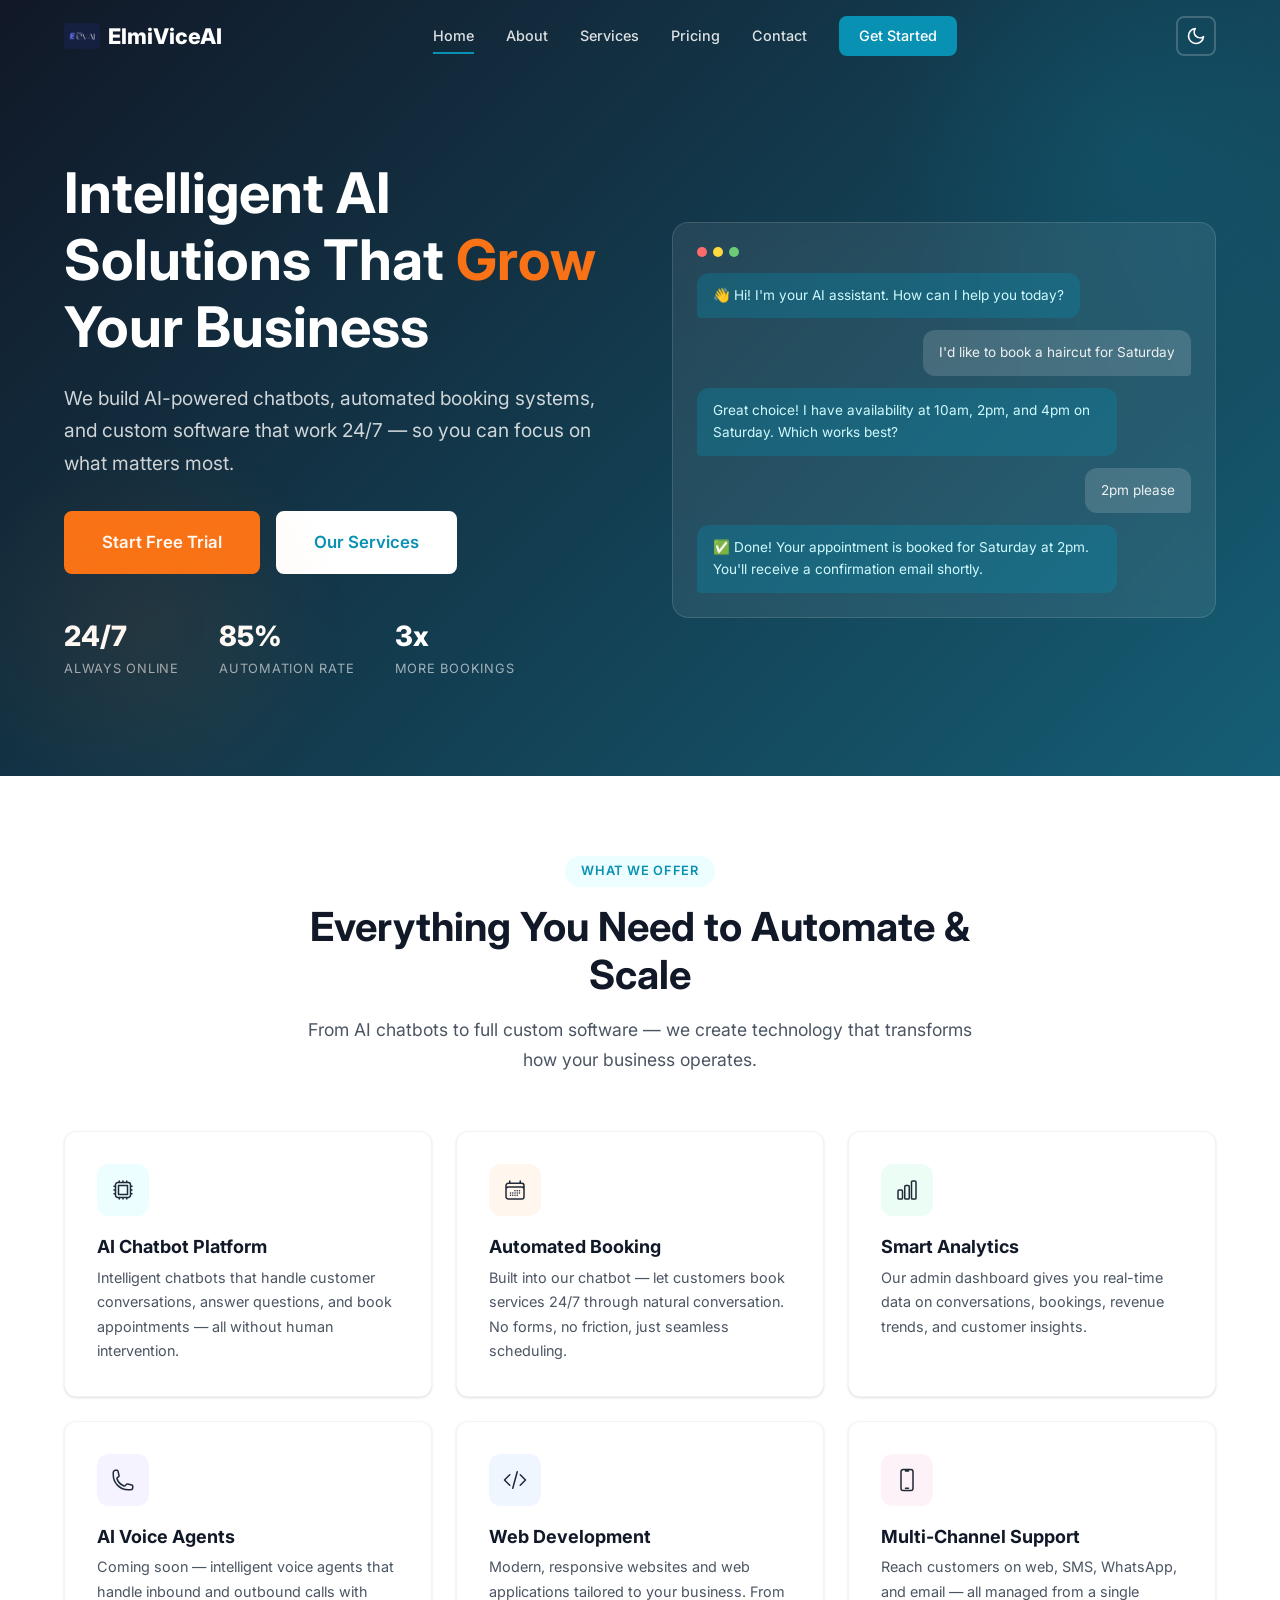
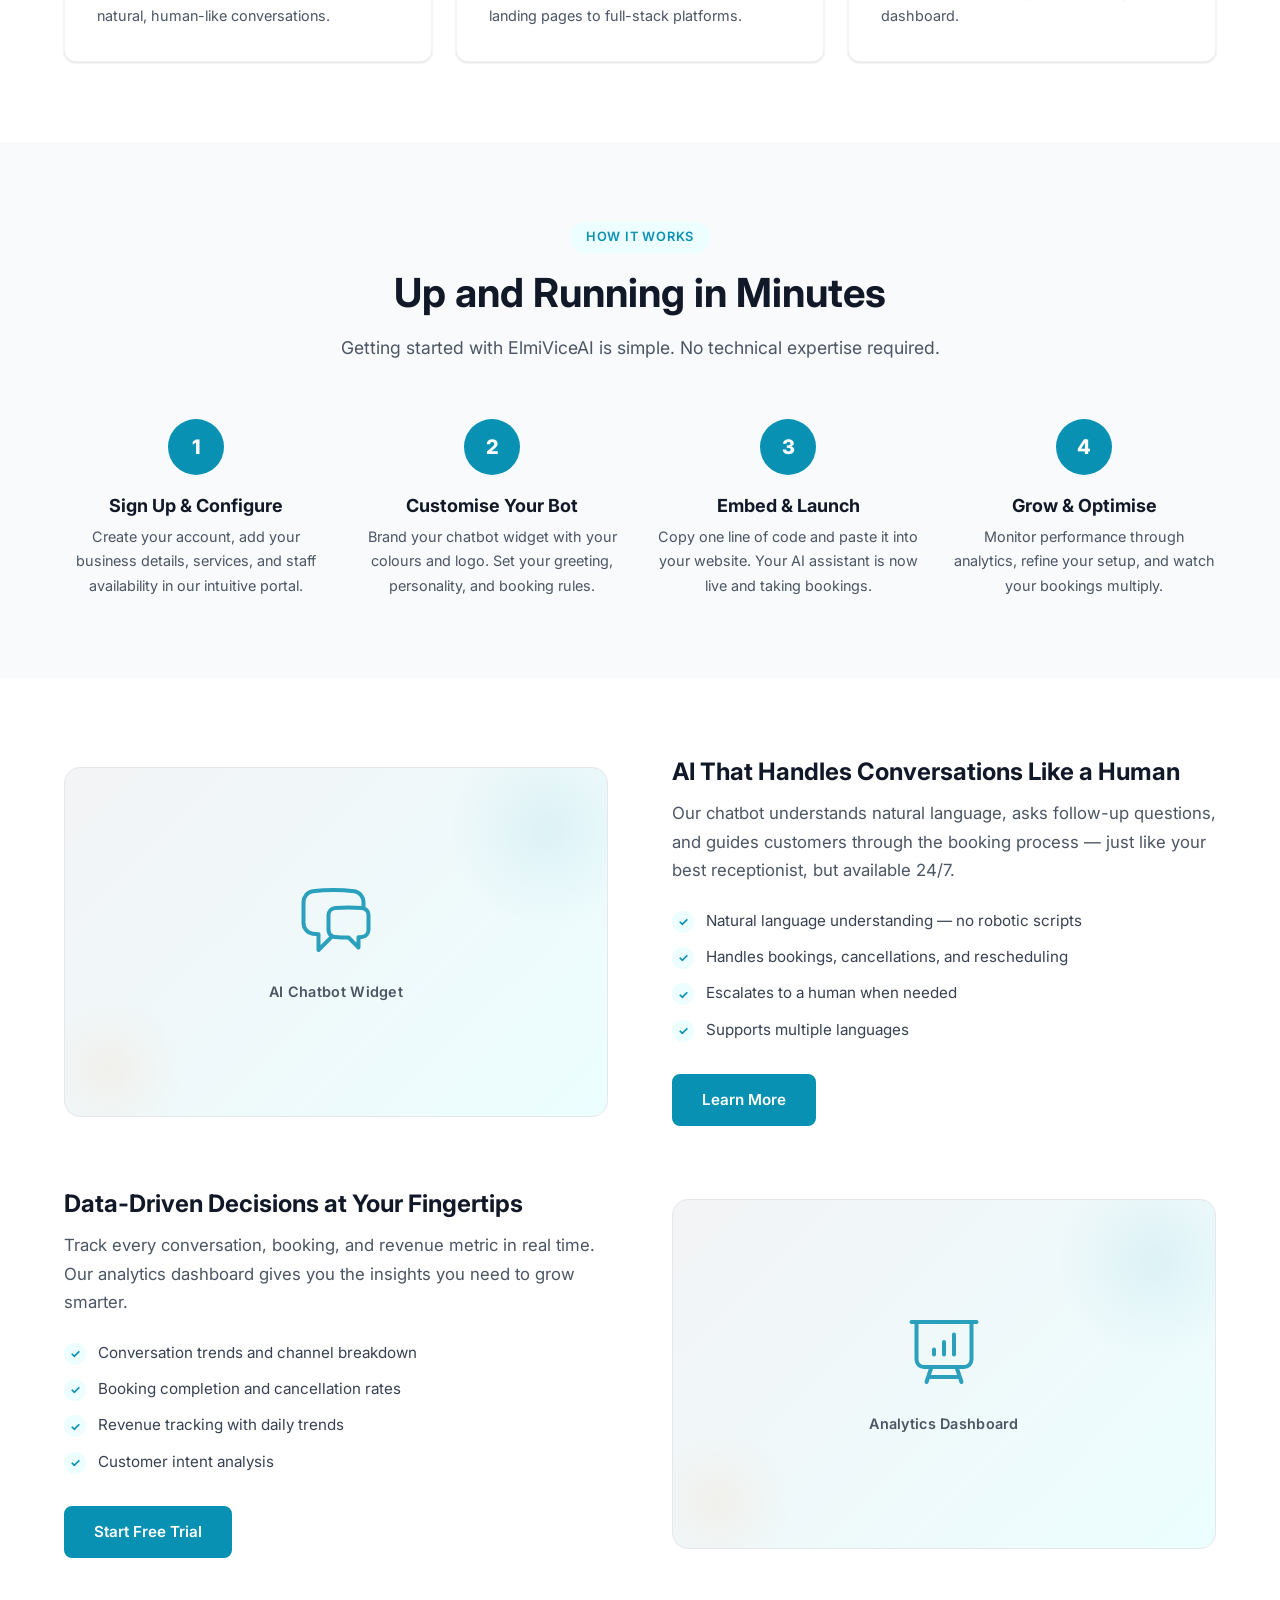
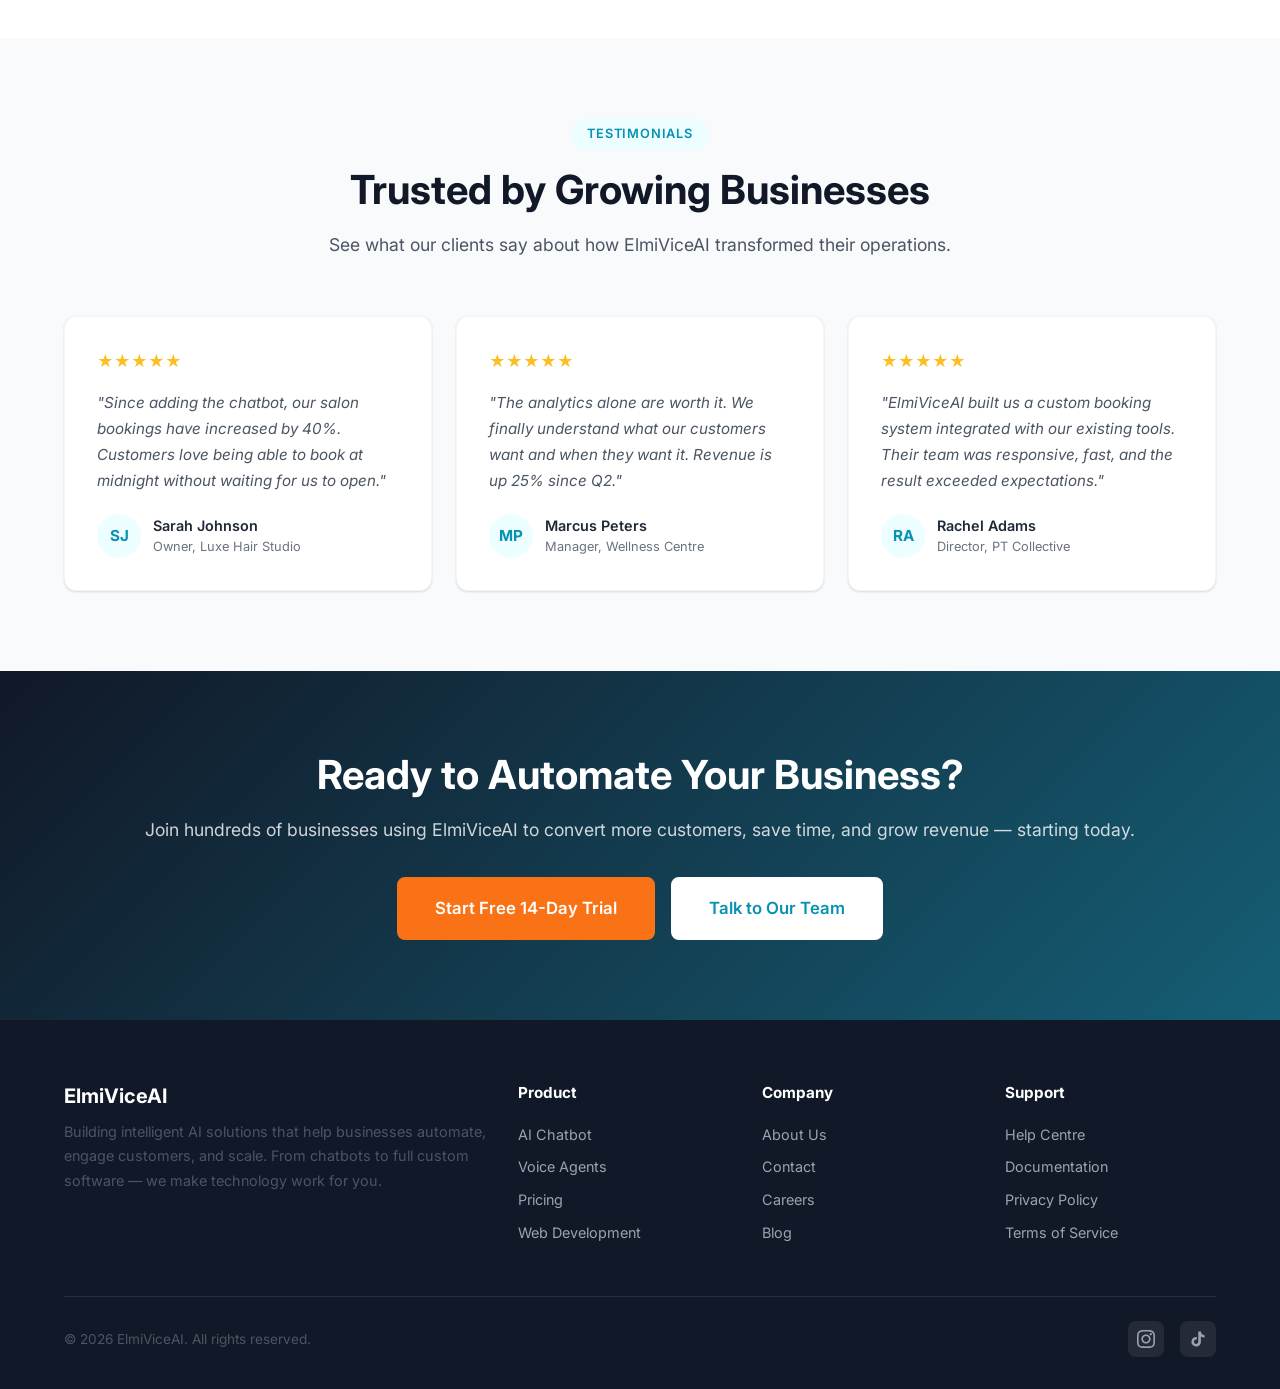
==== commit b7b7d25f: "Revert Render platform URLs back to elmiviseai spelling to fix signup and chatbot widget Co-Authored" ====
--- a/index.html
+++ b/index.html
@@ -93,7 +93,7 @@
                         that work 24/7 — so you can focus on what matters most.
                     </p>
                     <div class="hero-actions">
-                        <a href="https://elmiviceai-platform.onrender.com/signup" class="btn btn-accent btn-lg" target="_blank">Start Free Trial</a>
+                        <a href="https://elmiviseai-platform.onrender.com/signup" class="btn btn-accent btn-lg" target="_blank">Start Free Trial</a>
                         <a href="services.html" class="btn btn-white btn-lg">Our Services</a>
                     </div>
                     <div class="hero-stats">
@@ -248,7 +248,7 @@
                         <li>Revenue tracking with daily trends</li>
                         <li>Customer intent analysis</li>
                     </ul>
-                    <a href="https://elmiviceai-platform.onrender.com/signup" class="btn btn-primary" target="_blank">Start Free Trial</a>
+                    <a href="https://elmiviseai-platform.onrender.com/signup" class="btn btn-primary" target="_blank">Start Free Trial</a>
                 </div>
             </div>
         </div>
@@ -356,7 +356,7 @@
 <script>
   (function() {
     var w = document.createElement('script');
-    w.src = 'https://elmiviceai-platform.onrender.com/static/widget.js';
+    w.src = 'https://elmiviseai-platform.onrender.com/static/widget.js';
     w.setAttribute('data-business-id', '2');
     w.setAttribute('data-position', 'bottom-right');
     w.async = true;
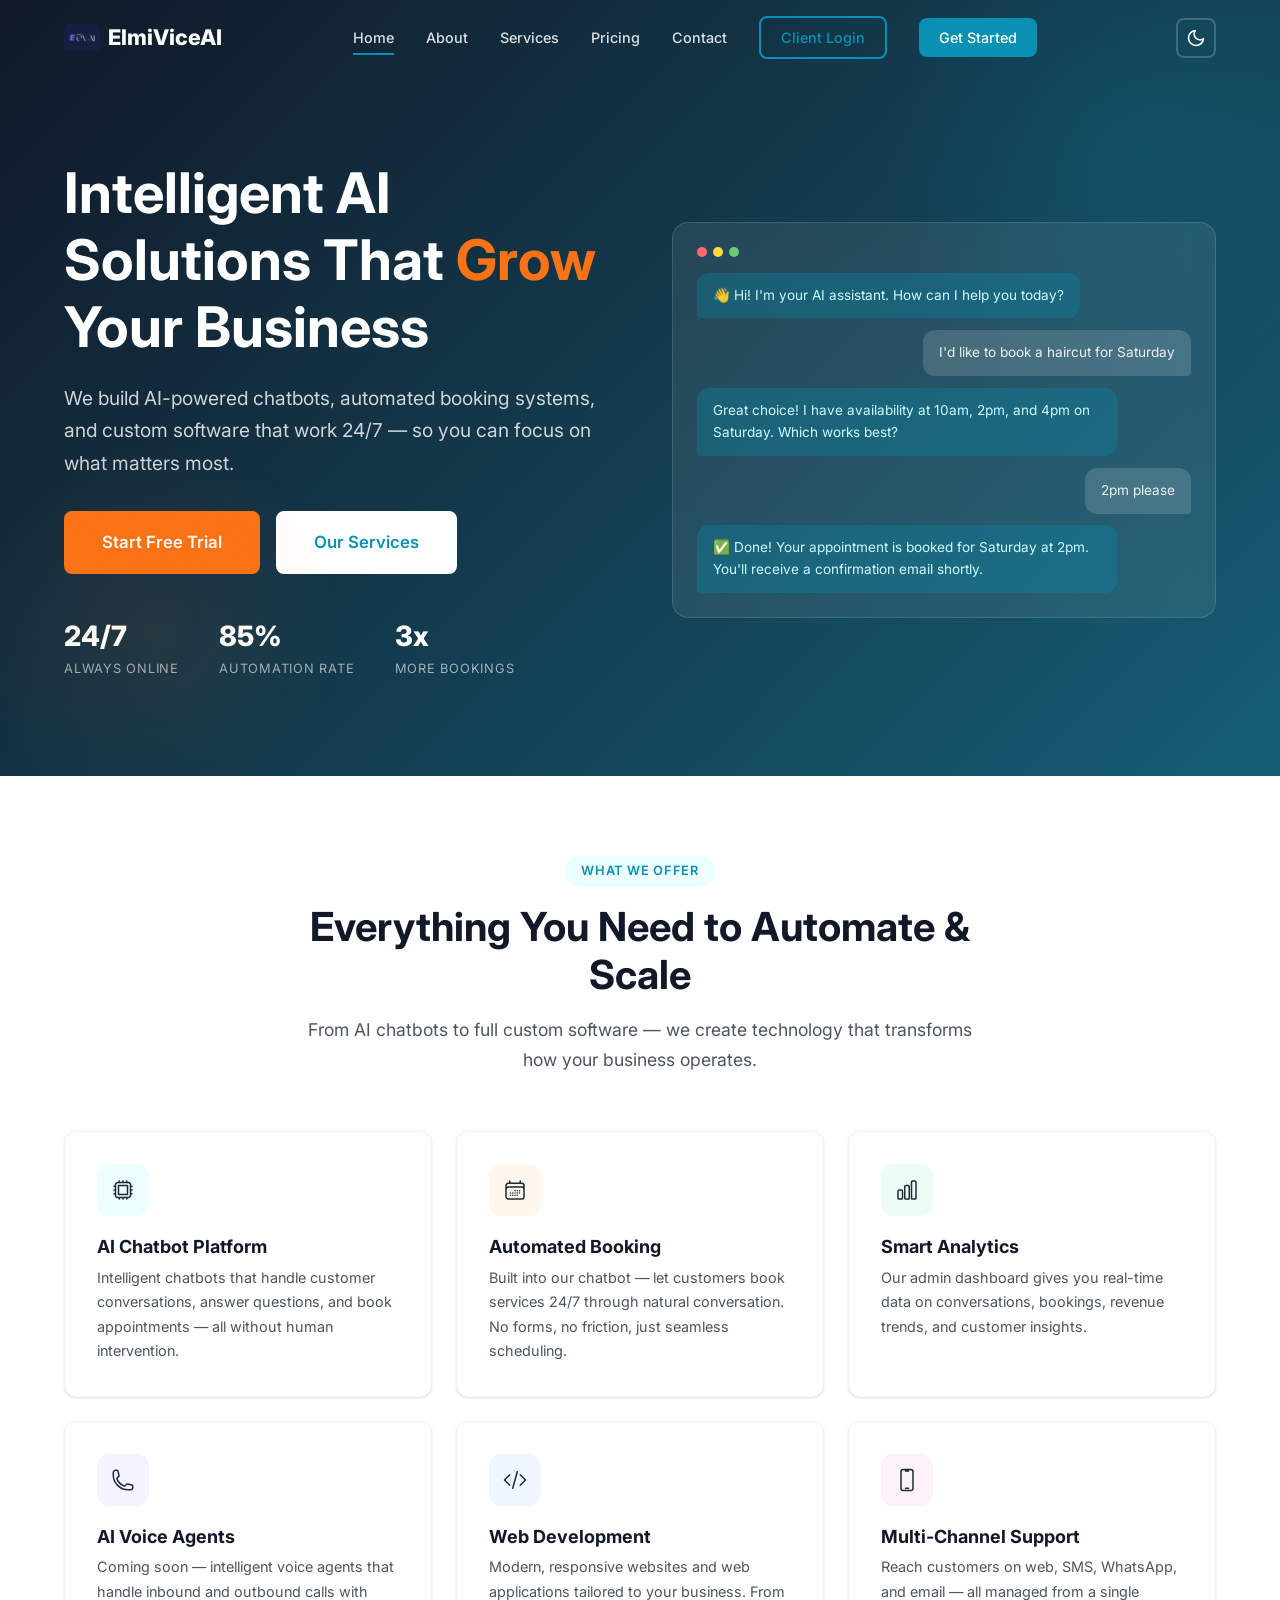
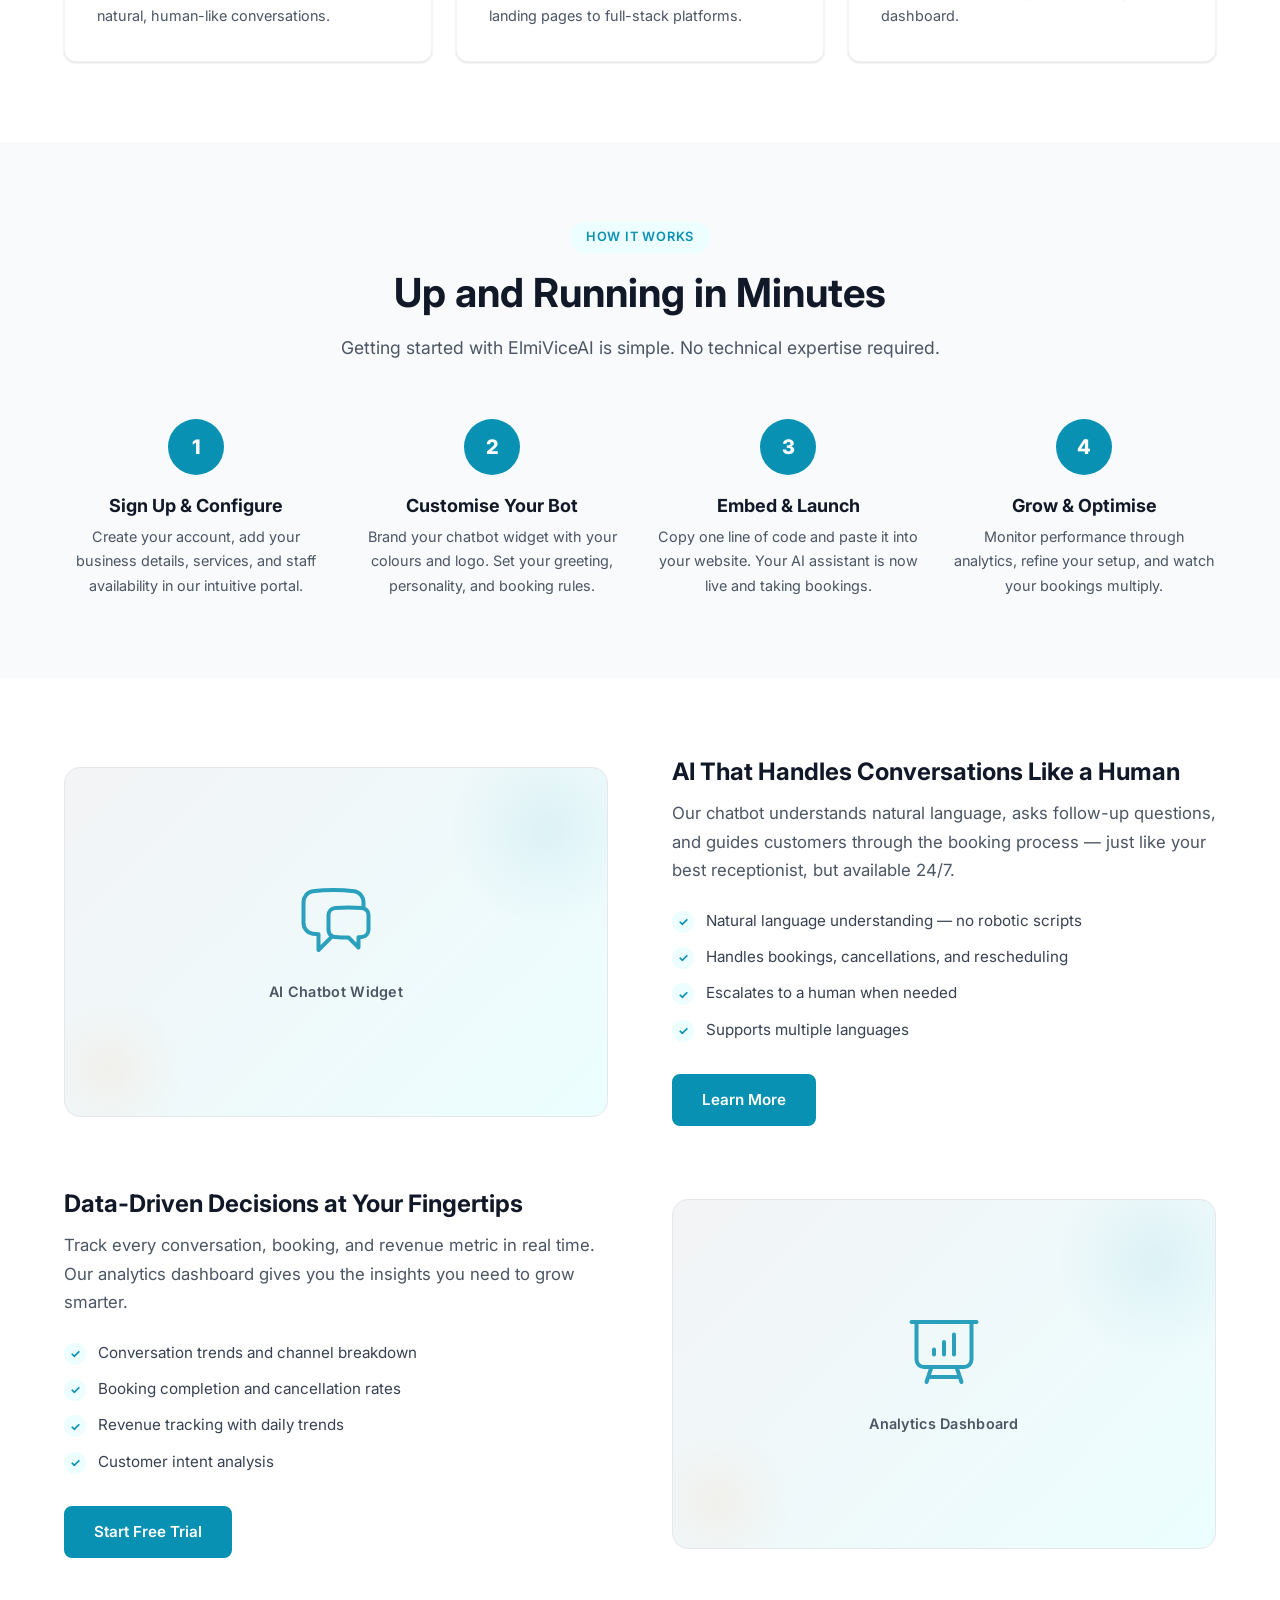
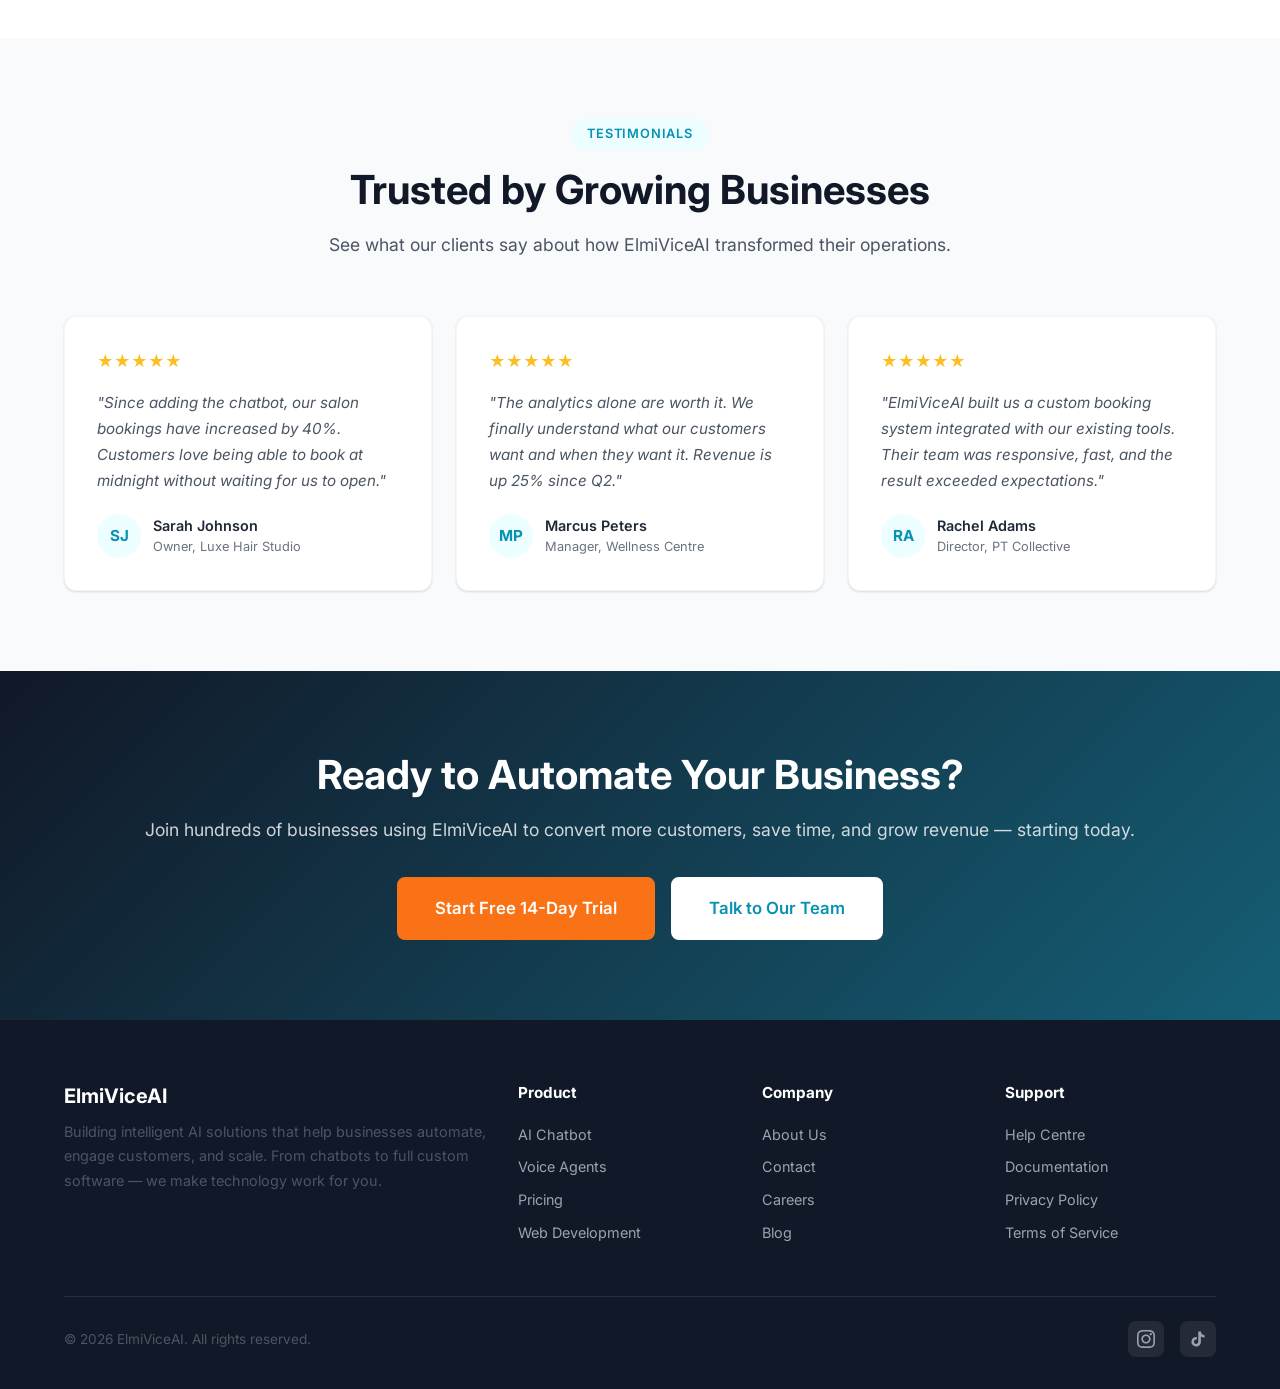
==== commit 34a2d214: "Add Client Login link to navigation across all pages Links to the platform login page so existing cl" ====
--- a/index.html
+++ b/index.html
@@ -70,6 +70,7 @@
                 <a href="services.html">Services</a>
                 <a href="pricing.html">Pricing</a>
                 <a href="contact.html">Contact</a>
+                <a href="https://elmiviseai-platform.onrender.com/login" class="nav-login" target="_blank">Client Login</a>
                 <a href="pricing.html" class="nav-cta">Get Started</a>
             </div>
             <button class="theme-toggle" id="themeToggle" onclick="toggleTheme()" aria-label="Toggle dark mode">
--- a/css/styles.css
+++ b/css/styles.css
@@ -426,6 +426,32 @@
     color: var(--primary);
 }
 
+.nav-login {
+    padding: 0.5rem 1.25rem !important;
+    border: 2px solid var(--primary);
+    color: var(--primary) !important;
+    border-radius: var(--radius-sm);
+    font-weight: 600;
+    transition: background 0.2s, color 0.2s;
+}
+
+.nav-login:hover {
+    background: var(--primary);
+    color: var(--white) !important;
+    transform: translateY(-1px);
+}
+
+.nav-login::after { display: none !important; }
+
+.navbar.scrolled .nav-login {
+    border-color: var(--primary);
+    color: var(--primary) !important;
+}
+
+.navbar.scrolled .nav-login:hover {
+    color: var(--white) !important;
+}
+
 .nav-cta {
     padding: 0.5rem 1.25rem !important;
     background: var(--primary);
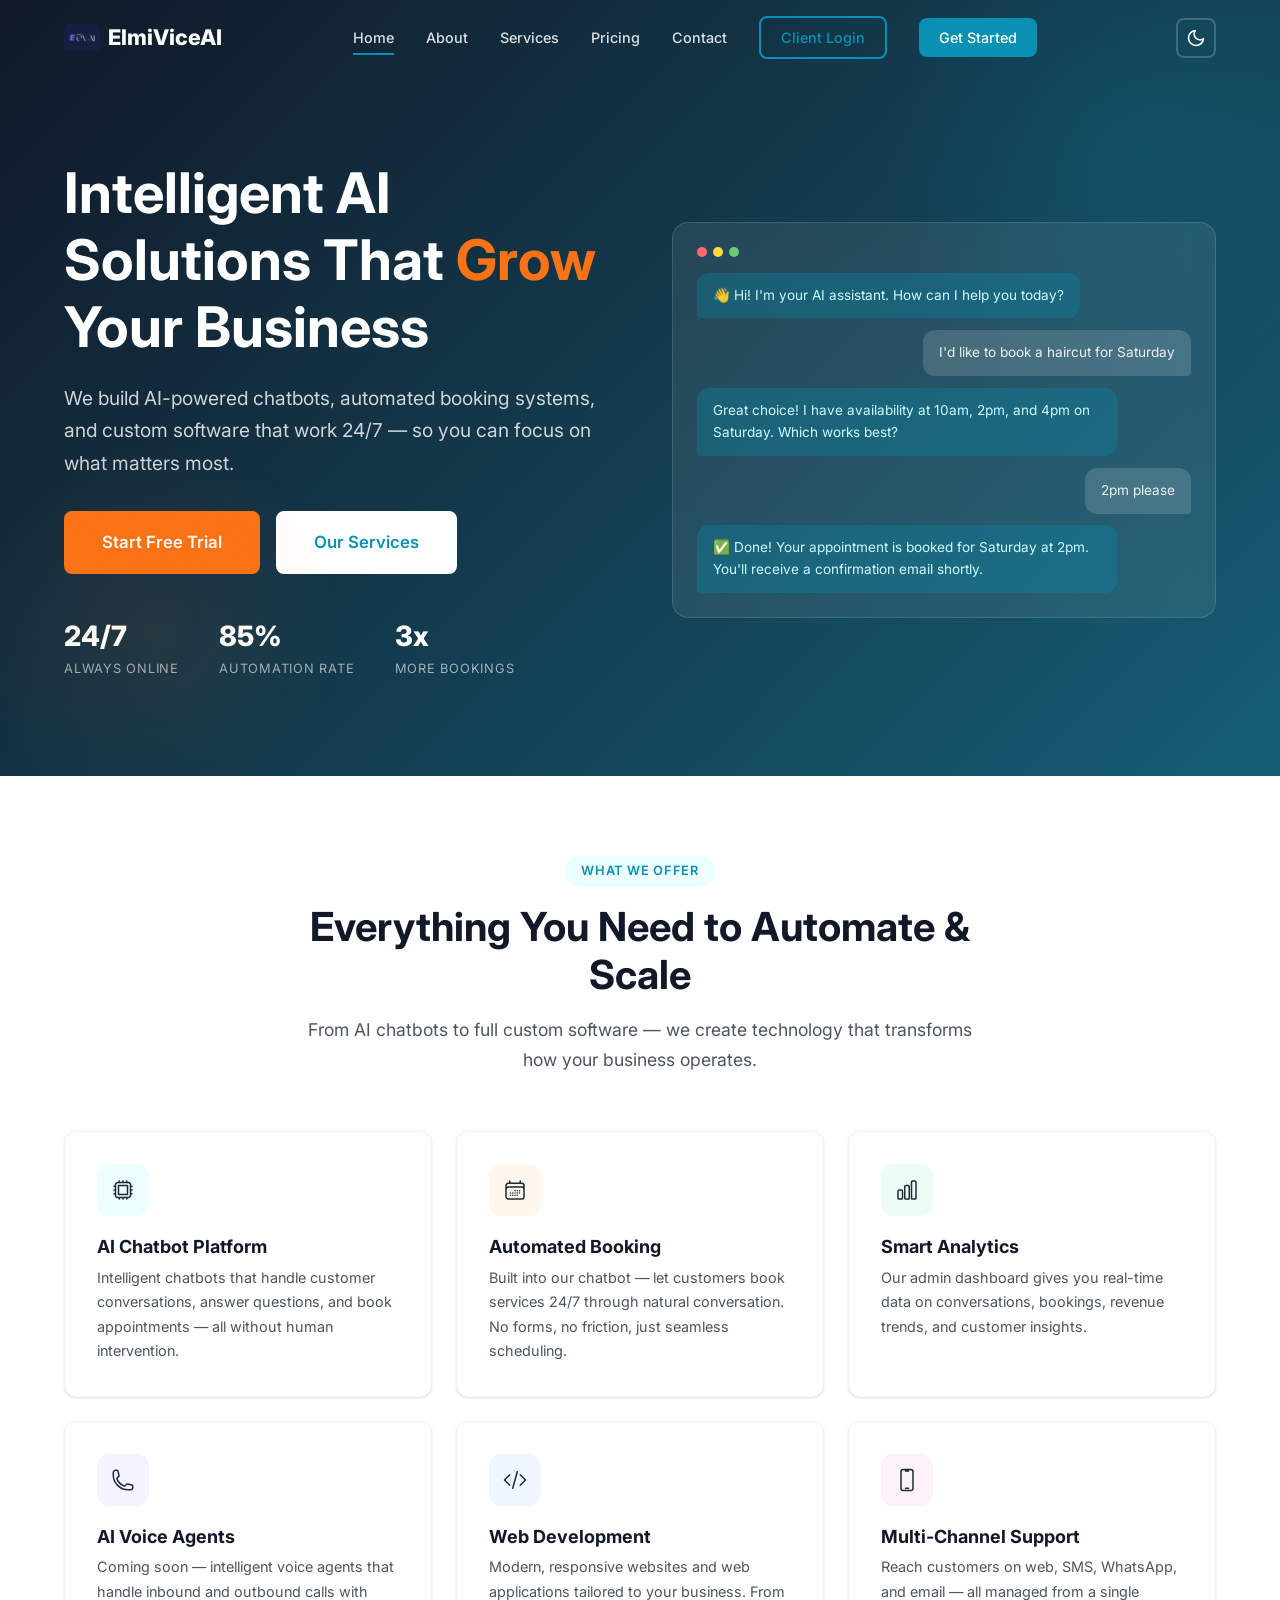
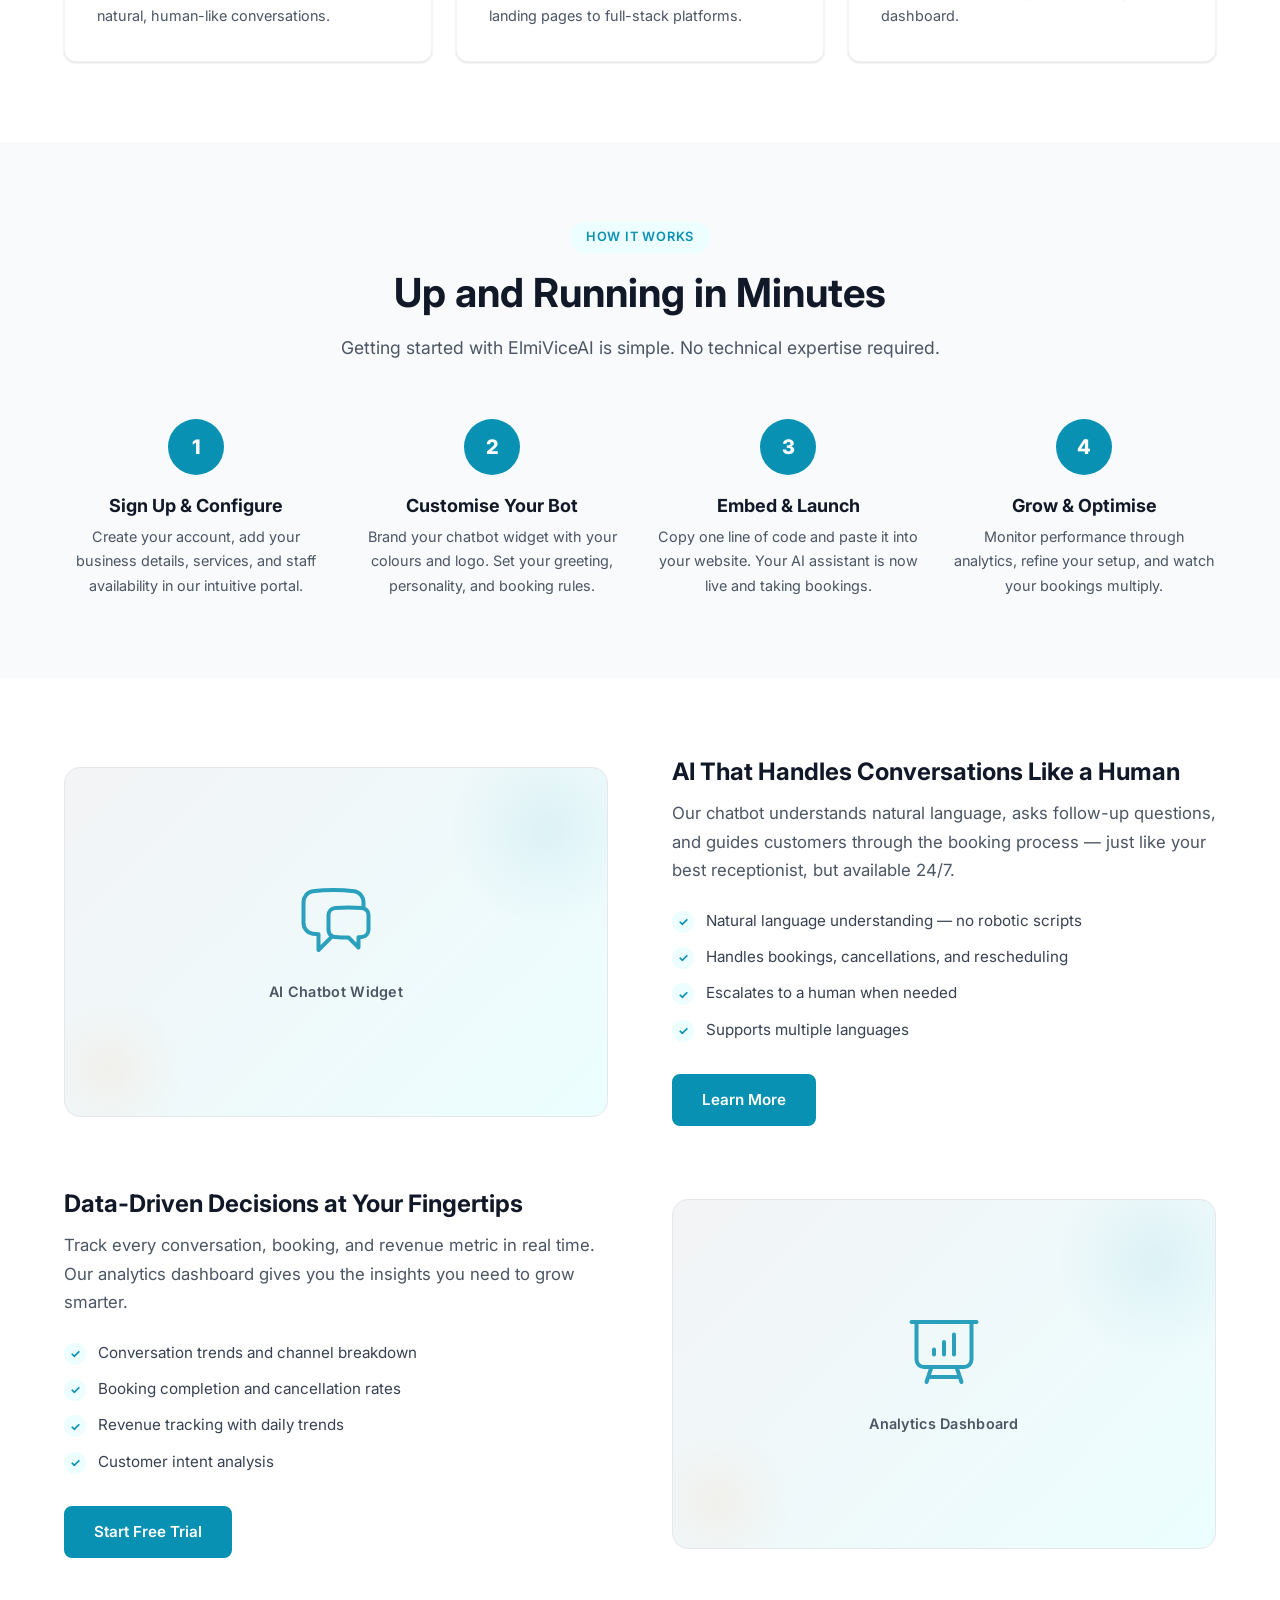
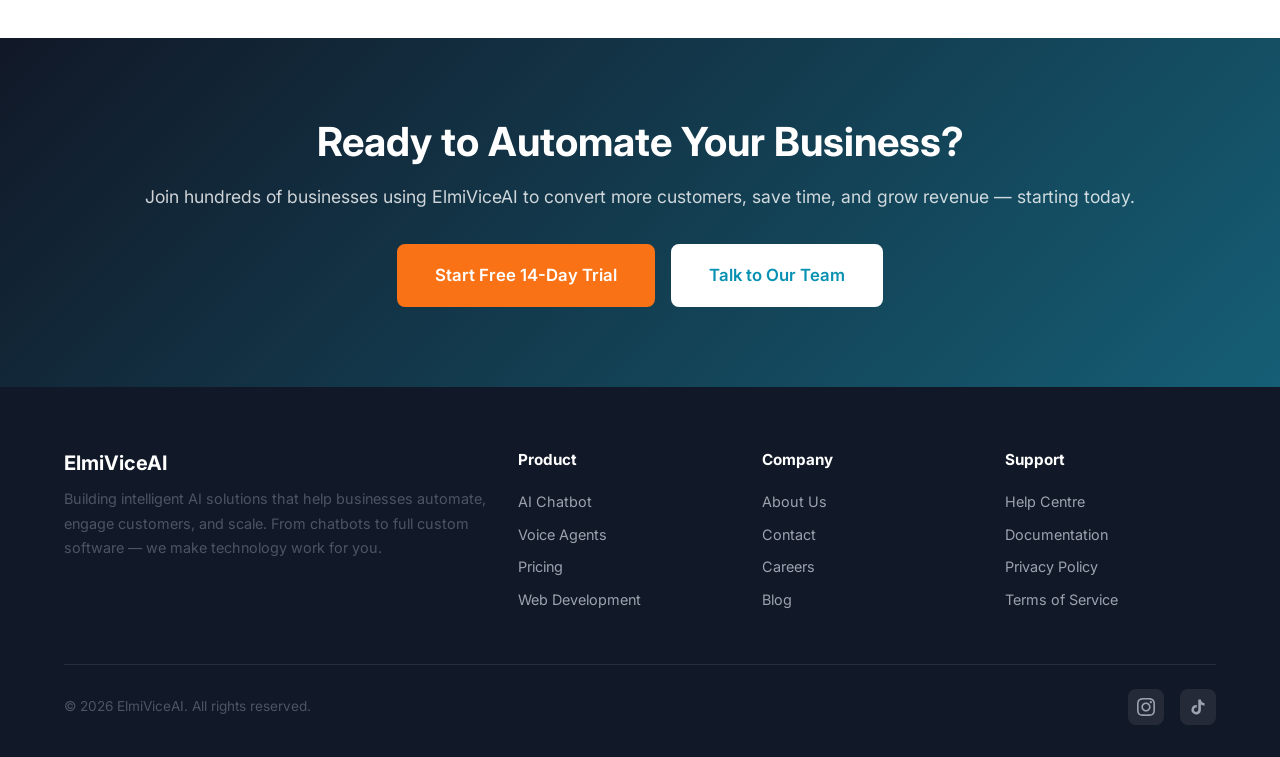
==== commit 8e581574: "Update pricing to £125/month + £250 setup fee, remove testimonials, fix privacy policy, enhance robo" ====
--- a/index.html
+++ b/index.html
@@ -255,52 +255,6 @@
         </div>
     </section>
 
-    <!-- ==================== Testimonials ==================== -->
-    <section class="section bg-light">
-        <div class="container">
-            <div class="section-header reveal">
-                <span class="badge">Testimonials</span>
-                <h2>Trusted by Growing Businesses</h2>
-                <p>See what our clients say about how ElmiViceAI transformed their operations.</p>
-            </div>
-            <div class="testimonials-grid">
-                <div class="testimonial-card reveal">
-                    <div class="testimonial-stars">★★★★★</div>
-                    <blockquote>"Since adding the chatbot, our salon bookings have increased by 40%. Customers love being able to book at midnight without waiting for us to open."</blockquote>
-                    <div class="testimonial-author">
-                        <div class="testimonial-avatar">SJ</div>
-                        <div class="testimonial-info">
-                            <div class="name">Sarah Johnson</div>
-                            <div class="role">Owner, Luxe Hair Studio</div>
-                        </div>
-                    </div>
-                </div>
-                <div class="testimonial-card reveal">
-                    <div class="testimonial-stars">★★★★★</div>
-                    <blockquote>"The analytics alone are worth it. We finally understand what our customers want and when they want it. Revenue is up 25% since Q2."</blockquote>
-                    <div class="testimonial-author">
-                        <div class="testimonial-avatar">MP</div>
-                        <div class="testimonial-info">
-                            <div class="name">Marcus Peters</div>
-                            <div class="role">Manager, Wellness Centre</div>
-                        </div>
-                    </div>
-                </div>
-                <div class="testimonial-card reveal">
-                    <div class="testimonial-stars">★★★★★</div>
-                    <blockquote>"ElmiViceAI built us a custom booking system integrated with our existing tools. Their team was responsive, fast, and the result exceeded expectations."</blockquote>
-                    <div class="testimonial-author">
-                        <div class="testimonial-avatar">RA</div>
-                        <div class="testimonial-info">
-                            <div class="name">Rachel Adams</div>
-                            <div class="role">Director, PT Collective</div>
-                        </div>
-                    </div>
-                </div>
-            </div>
-        </div>
-    </section>
-
     <!-- ==================== CTA Section ==================== -->
     <section class="cta-section bg-gradient">
         <div class="container">
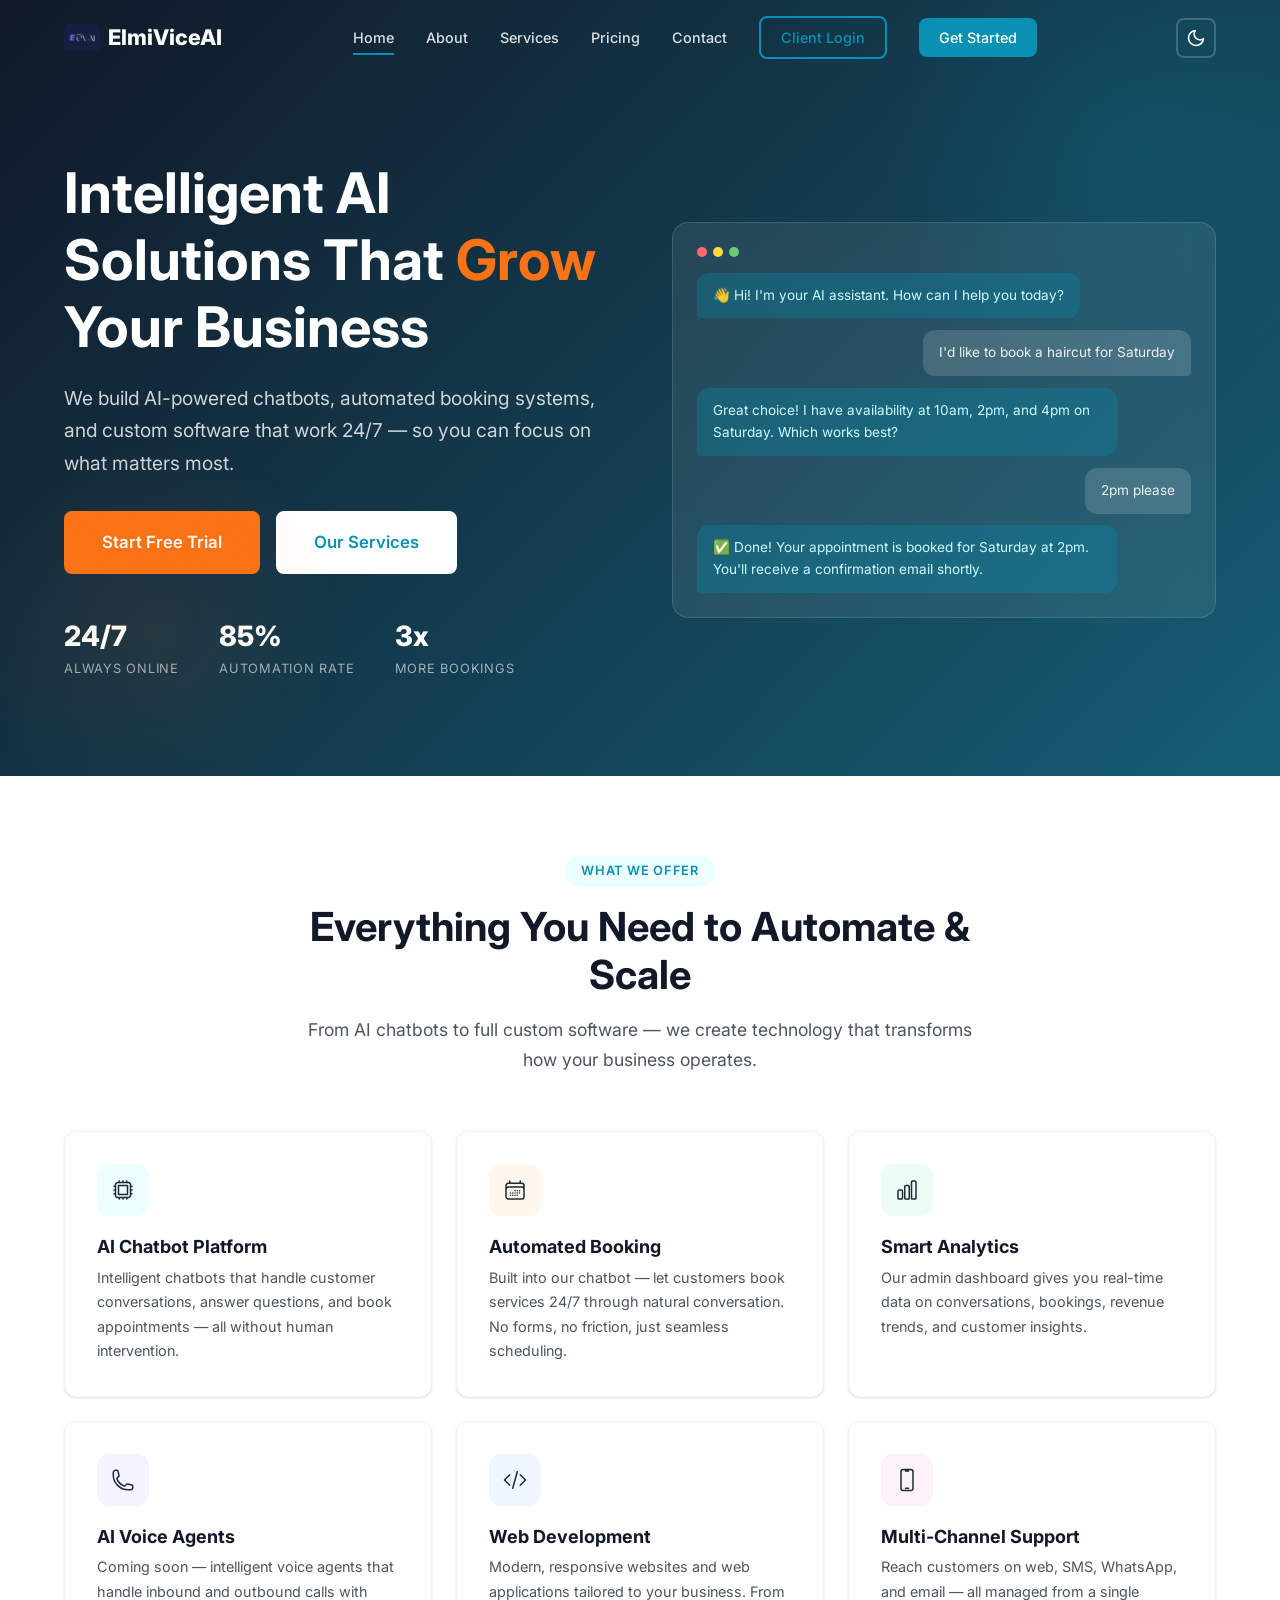
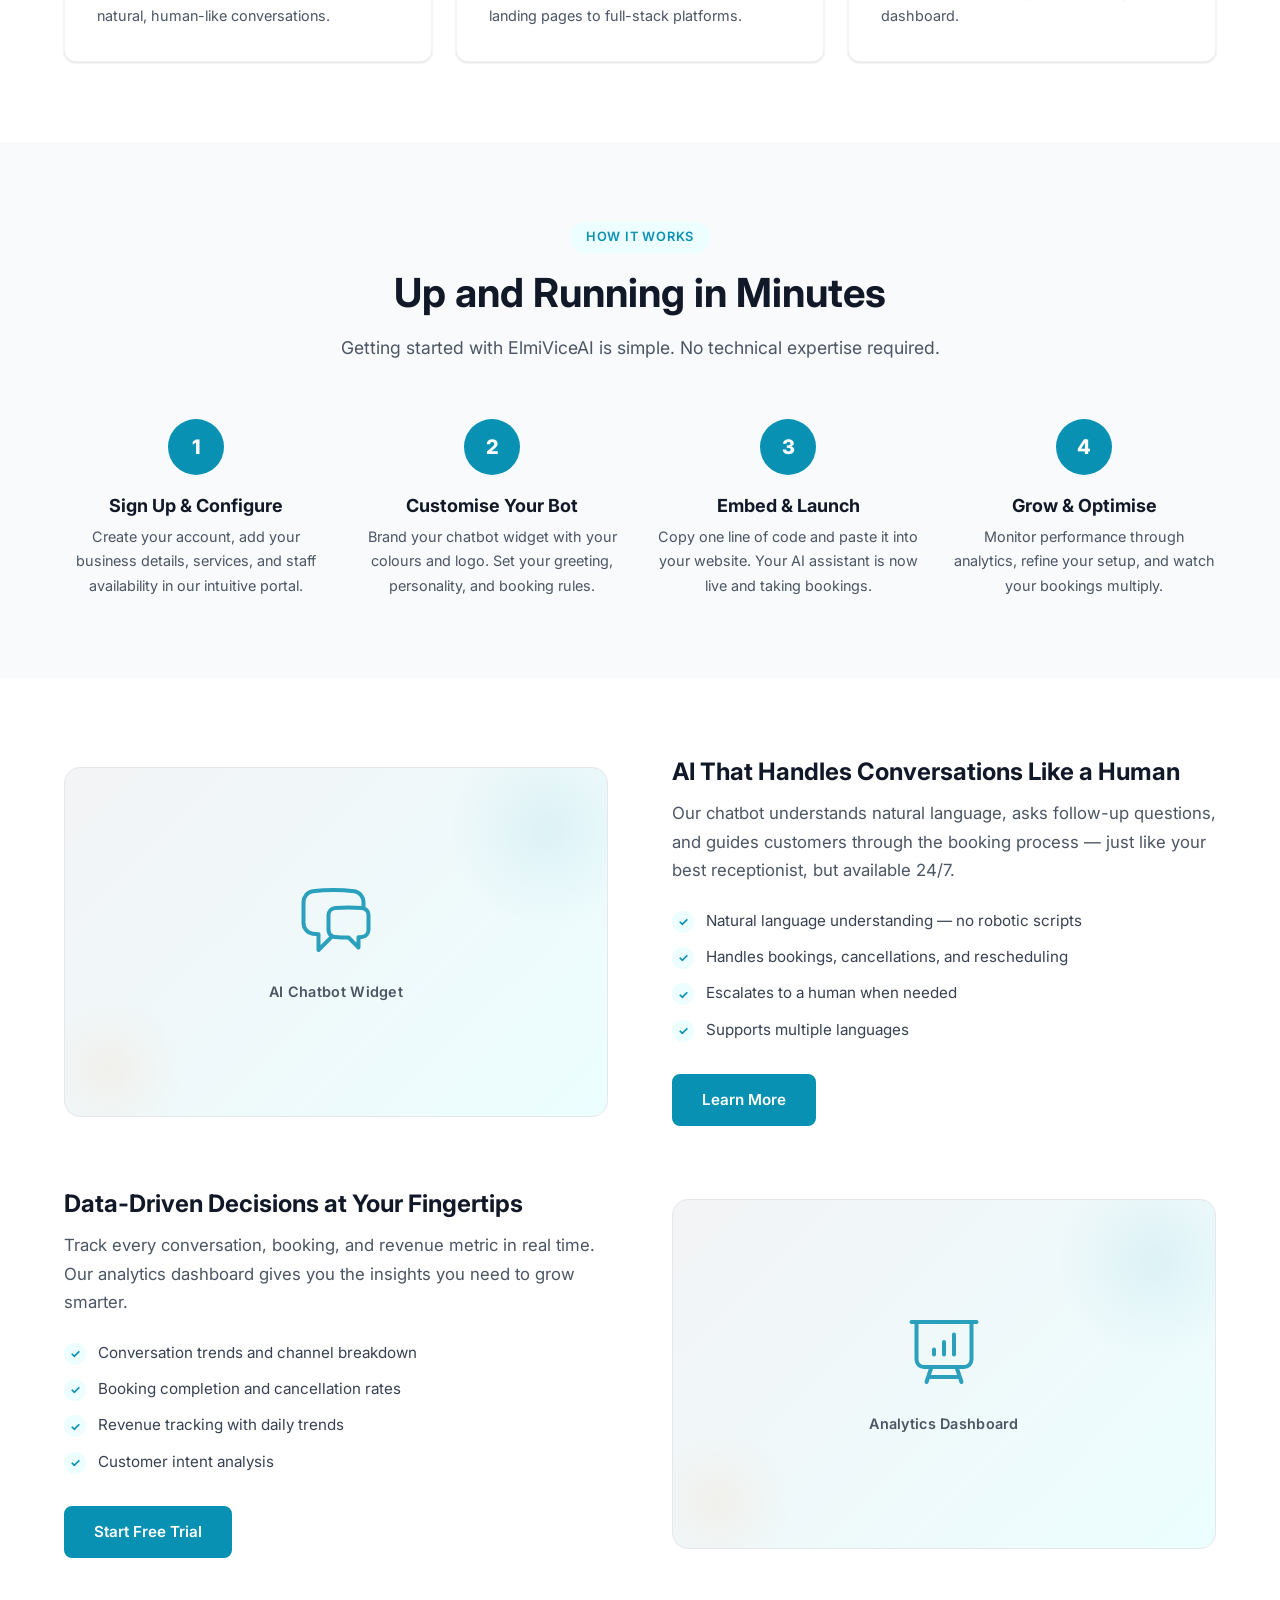
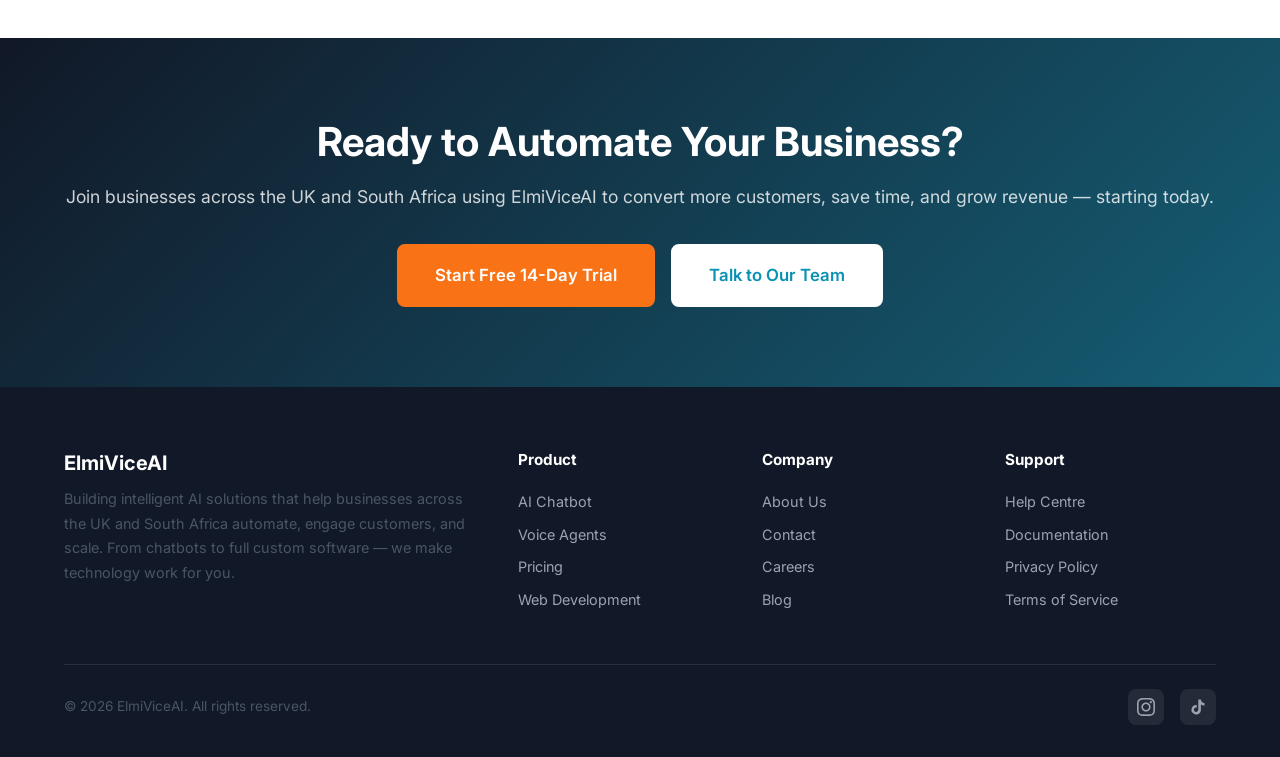
==== commit d8cd45e8: "Add Siyabonga Semenya as co-founder, expand to South Africa market across all pages" ====
--- a/index.html
+++ b/index.html
@@ -7,7 +7,7 @@
     <link rel="icon" type="image/png" href="logo.png">
     <link rel="apple-touch-icon" href="logo.png">
     <meta name="description" content="ElmiViceAI builds intelligent AI chatbots, booking systems, and custom software solutions that help businesses automate, scale, and grow.">
-    <meta name="keywords" content="AI chatbot, voice agents, web development, automated booking, business automation, ElmiViceAI, UK AI company">
+    <meta name="keywords" content="AI chatbot, voice agents, web development, automated booking, business automation, ElmiViceAI, UK AI company, South Africa AI company">
     <meta name="author" content="ElmiViceAI">
     <meta name="robots" content="index, follow">
     <link rel="canonical" href="https://elmiviceai.com/">
@@ -37,7 +37,7 @@
         "logo": "https://elmiviceai.com/logo.png",
         "description": "ElmiViceAI builds intelligent AI chatbots, voice agents, and web development solutions that help businesses automate, engage customers, and scale.",
         "email": "elmiviceai@gmail.com",
-        "areaServed": "GB",
+        "areaServed": ["GB", "ZA"],
         "sameAs": []
     }
     </script>
@@ -259,7 +259,7 @@
     <section class="cta-section bg-gradient">
         <div class="container">
             <h2>Ready to Automate Your Business?</h2>
-            <p>Join hundreds of businesses using ElmiViceAI to convert more customers, save time, and grow revenue — starting today.</p>
+            <p>Join businesses across the UK and South Africa using ElmiViceAI to convert more customers, save time, and grow revenue — starting today.</p>
             <div class="cta-actions">
                 <a href="pricing.html" class="btn btn-accent btn-lg">Start Free 14-Day Trial</a>
                 <a href="contact.html" class="btn btn-white btn-lg">Talk to Our Team</a>
@@ -273,7 +273,7 @@
             <div class="footer-grid">
                 <div class="footer-brand">
                     <h3>ElmiViceAI</h3>
-                    <p>Building intelligent AI solutions that help businesses automate, engage customers, and scale. From chatbots to full custom software — we make technology work for you.</p>
+                    <p>Building intelligent AI solutions that help businesses across the UK and South Africa automate, engage customers, and scale. From chatbots to full custom software — we make technology work for you.</p>
                 </div>
                 <div class="footer-col">
                     <h4>Product</h4>
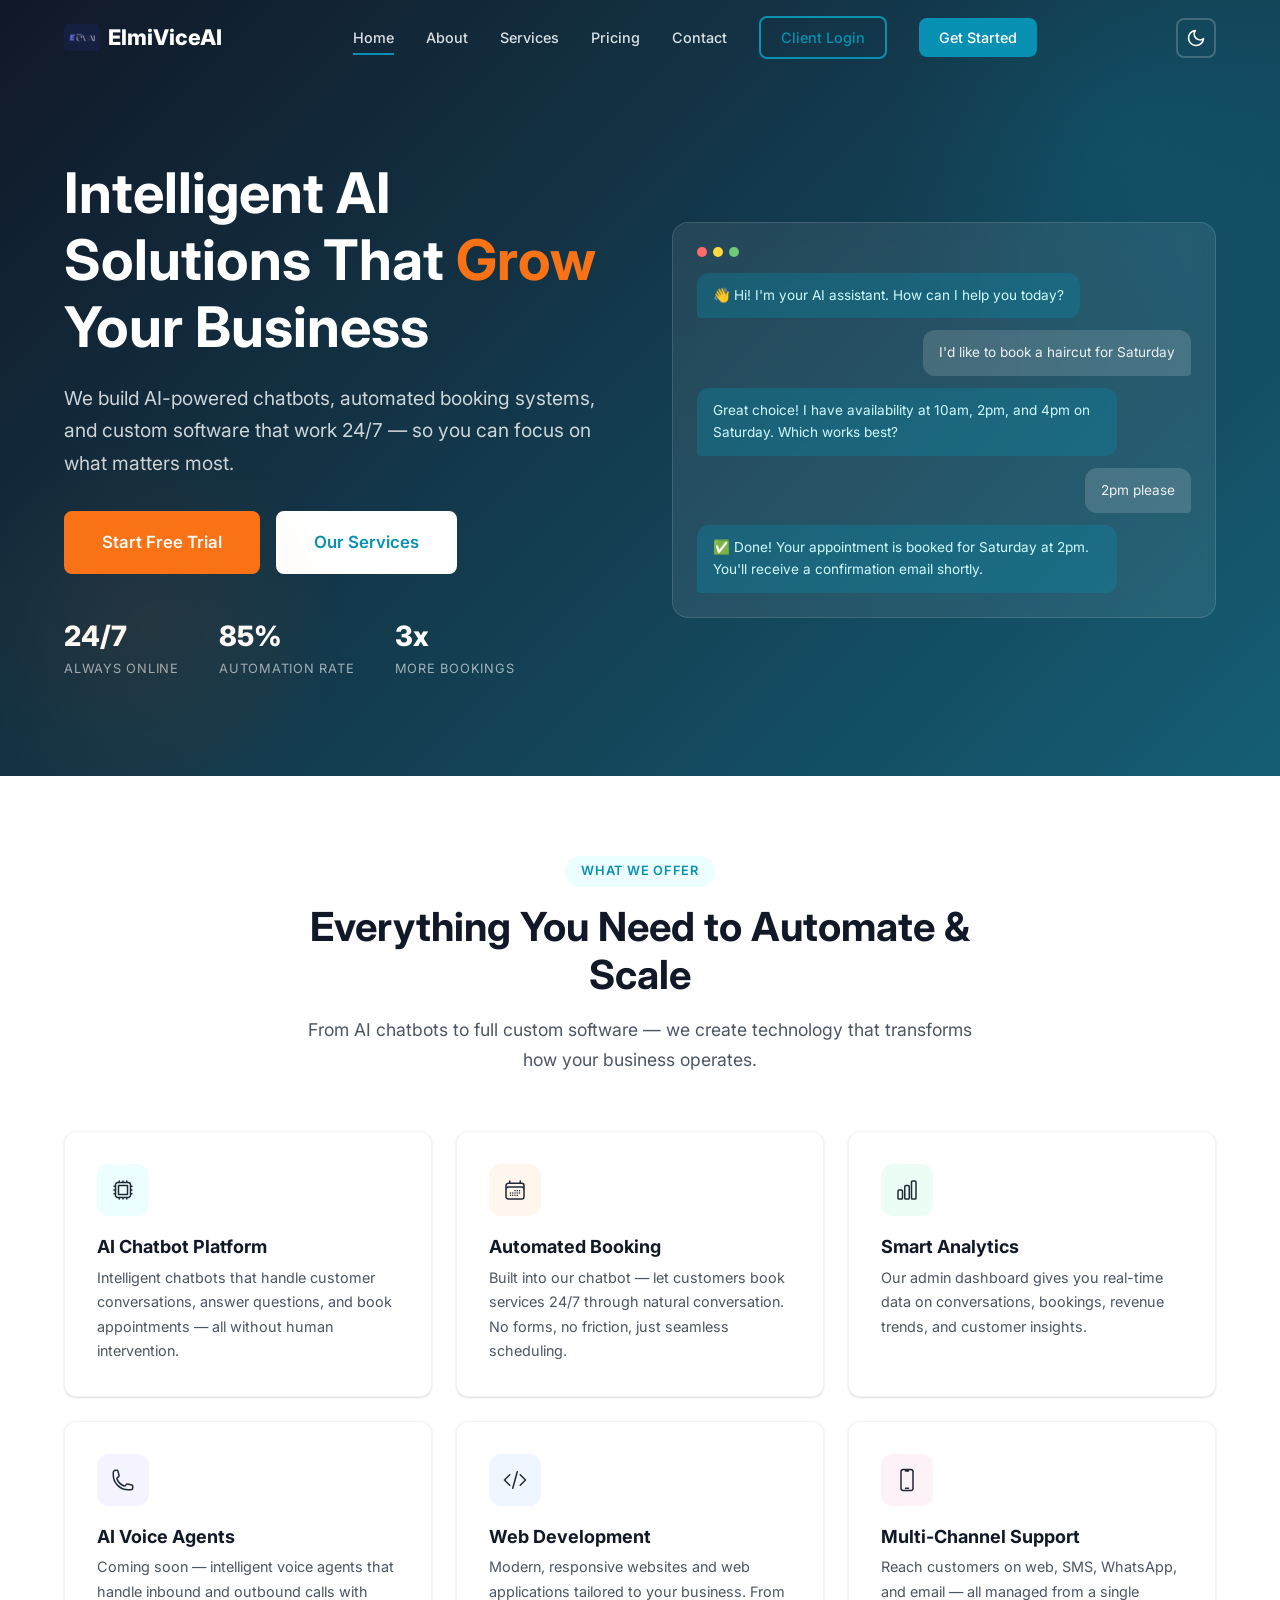
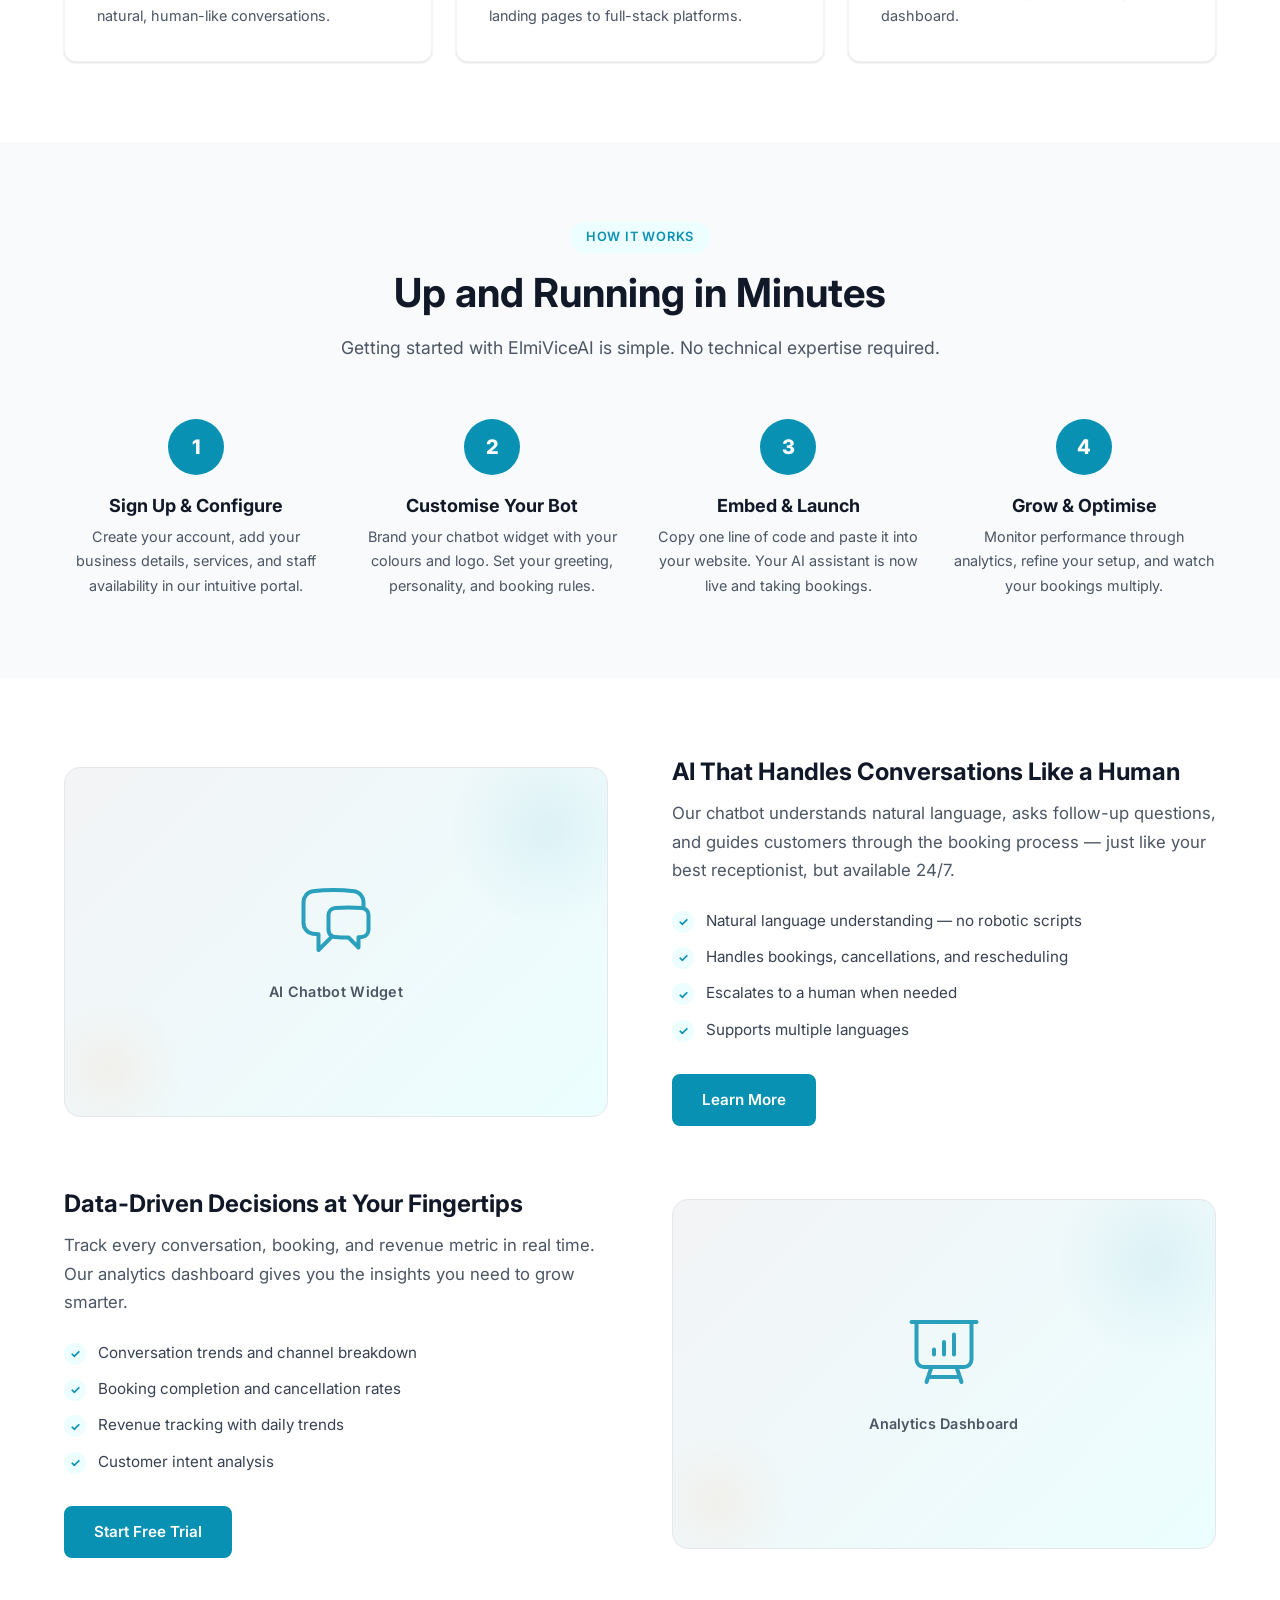
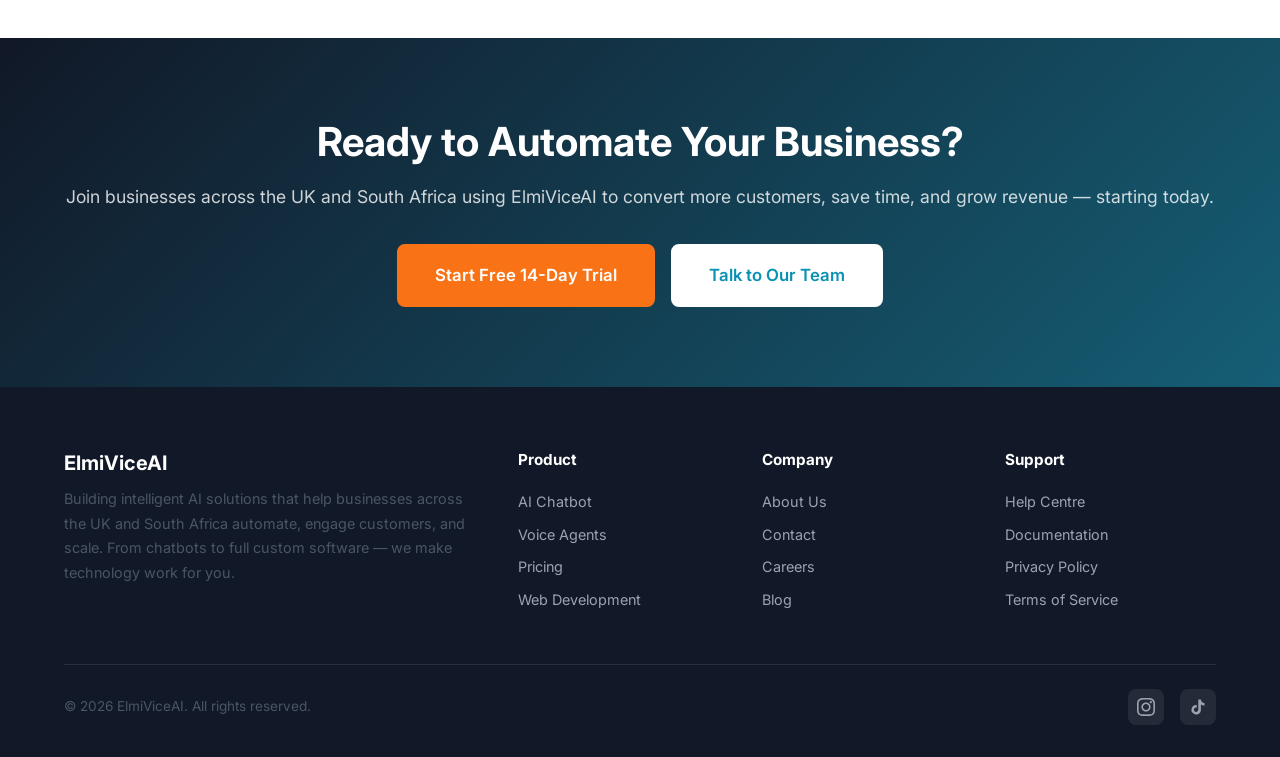
==== commit 6481191f: "Add favicon.ico reference to all pages for Google Search" ====
--- a/index.html
+++ b/index.html
@@ -4,7 +4,8 @@
     <meta charset="UTF-8">
     <meta name="viewport" content="width=device-width, initial-scale=1.0">
     <title>ElmiViceAI — AI-Powered Solutions for Modern Business</title>
-    <link rel="icon" type="image/png" href="logo.png">
+    <link rel="icon" type="image/x-icon" href="favicon.ico">
+    <link rel="icon" type="image/png" sizes="48x48" href="logo.png">
     <link rel="apple-touch-icon" href="logo.png">
     <meta name="description" content="ElmiViceAI builds intelligent AI chatbots, booking systems, and custom software solutions that help businesses automate, scale, and grow.">
     <meta name="keywords" content="AI chatbot, voice agents, web development, automated booking, business automation, ElmiViceAI, UK AI company, South Africa AI company">
--- a/css/styles.css
+++ b/css/styles.css
@@ -478,6 +478,7 @@
     gap: 5px;
     cursor: pointer;
     padding: 4px;
+    z-index: 1002;
 }
 
 .nav-toggle span {
@@ -485,11 +486,37 @@
     height: 2px;
     background: var(--white);
     border-radius: 2px;
-    transition: var(--transition);
+    transition: 0.3s ease;
 }
 
 .navbar.scrolled .nav-toggle span {
     background: var(--gray-800);
+}
+
+/* Hamburger to X animation */
+.nav-toggle.open span:nth-child(1) {
+    transform: translateY(7px) rotate(45deg);
+}
+.nav-toggle.open span:nth-child(2) {
+    opacity: 0;
+}
+.nav-toggle.open span:nth-child(3) {
+    transform: translateY(-7px) rotate(-45deg);
+}
+
+/* Side Drawer Overlay */
+.nav-overlay {
+    display: none;
+    position: fixed;
+    inset: 0;
+    background: rgba(0, 0, 0, 0.5);
+    z-index: 999;
+    opacity: 0;
+    transition: opacity 0.3s ease;
+}
+.nav-overlay.active {
+    display: block;
+    opacity: 1;
 }
 
 /* ==================== Hero ==================== */
@@ -1432,25 +1459,30 @@
     }
 
     .nav-links {
-        display: none;
-        position: absolute;
-        top: 100%;
-        left: 0;
+        position: fixed;
+        top: 0;
         right: 0;
+        width: 280px;
+        height: 100vh;
         background: var(--white);
         flex-direction: column;
-        padding: 1.5rem;
+        padding: 5rem 1.5rem 2rem;
         gap: 0;
-        box-shadow: var(--shadow-lg);
-        border-top: 1px solid var(--gray-200);
+        box-shadow: -4px 0 20px rgba(0, 0, 0, 0.15);
+        transform: translateX(100%);
+        transition: transform 0.3s ease;
+        z-index: 1001;
+        overflow-y: auto;
+        display: flex;
     }
 
-    .nav-links.open { display: flex; }
+    .nav-links.open { transform: translateX(0); }
 
     .nav-links a {
-        padding: 0.75rem 0;
+        padding: 0.85rem 0;
         color: var(--gray-700) !important;
         border-bottom: 1px solid var(--gray-100);
+        font-size: 1.05rem;
     }
 
     .nav-links a:last-child { border-bottom: none; }
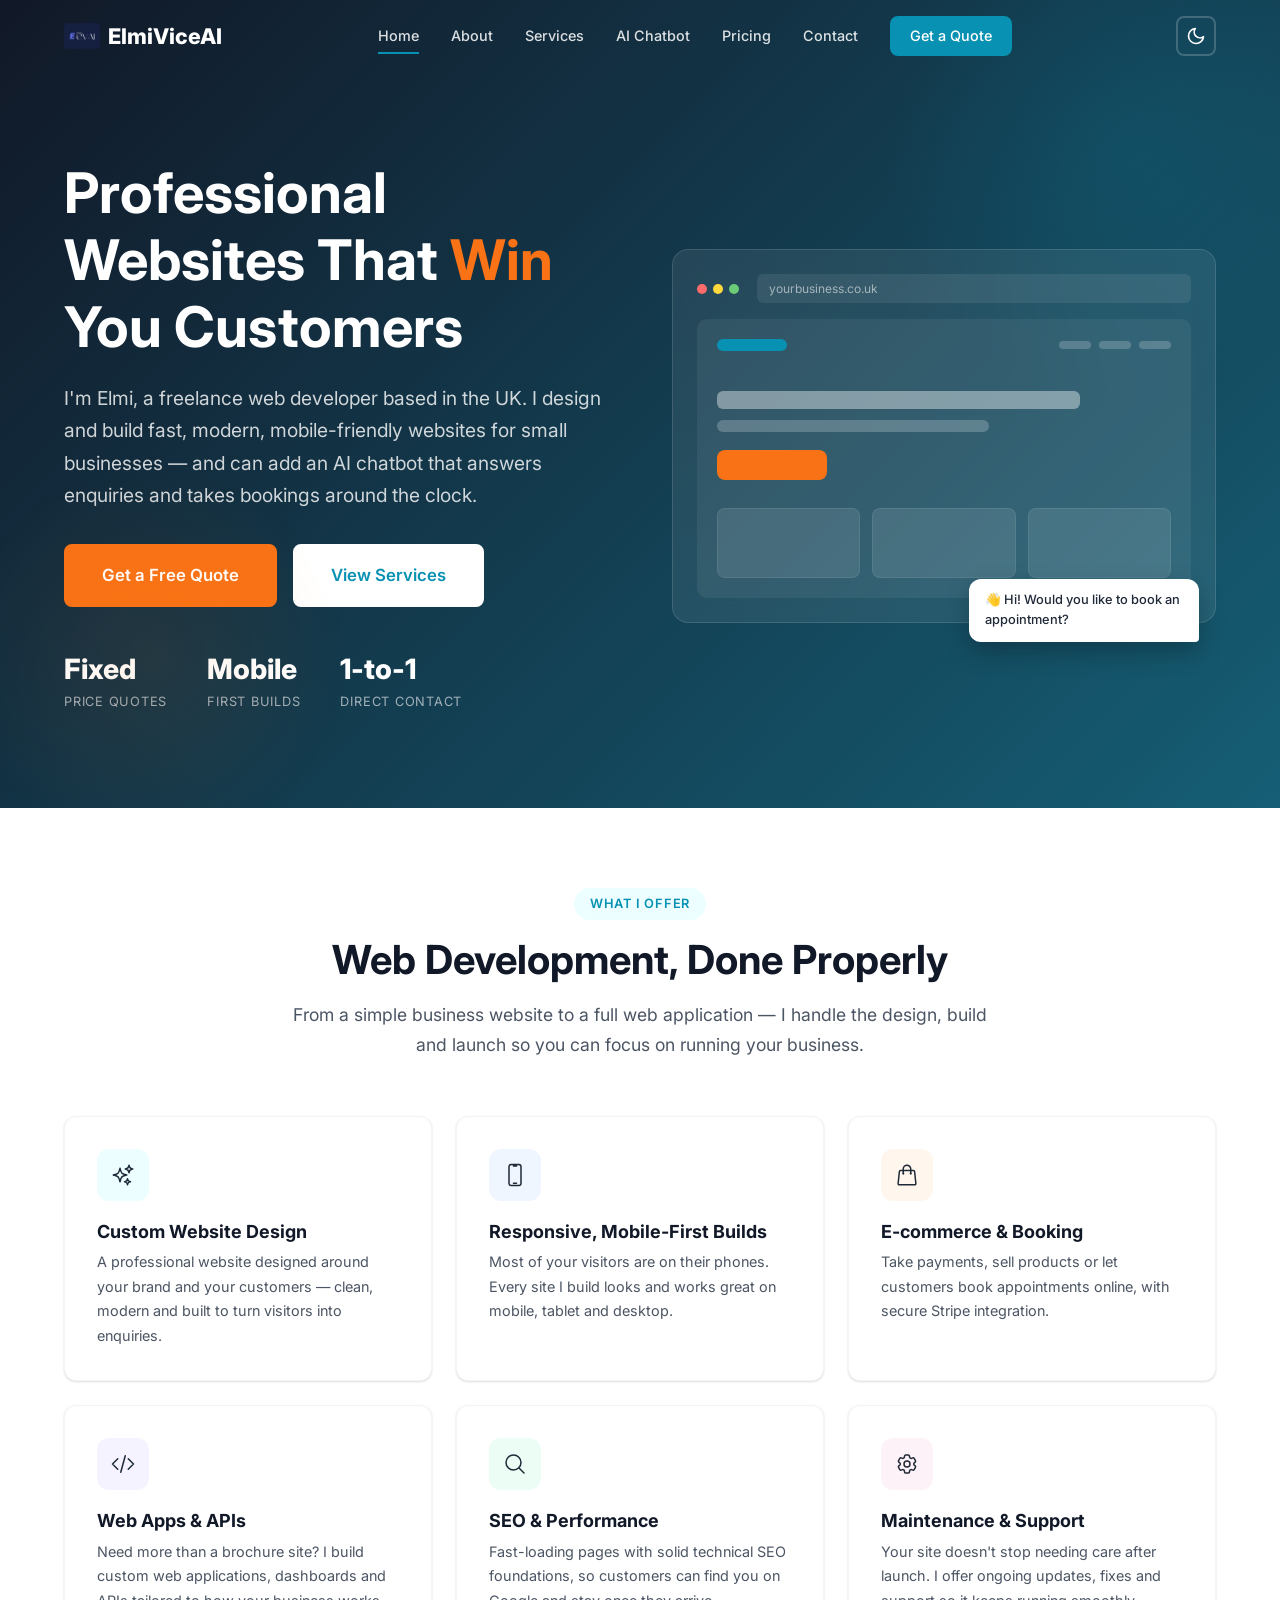
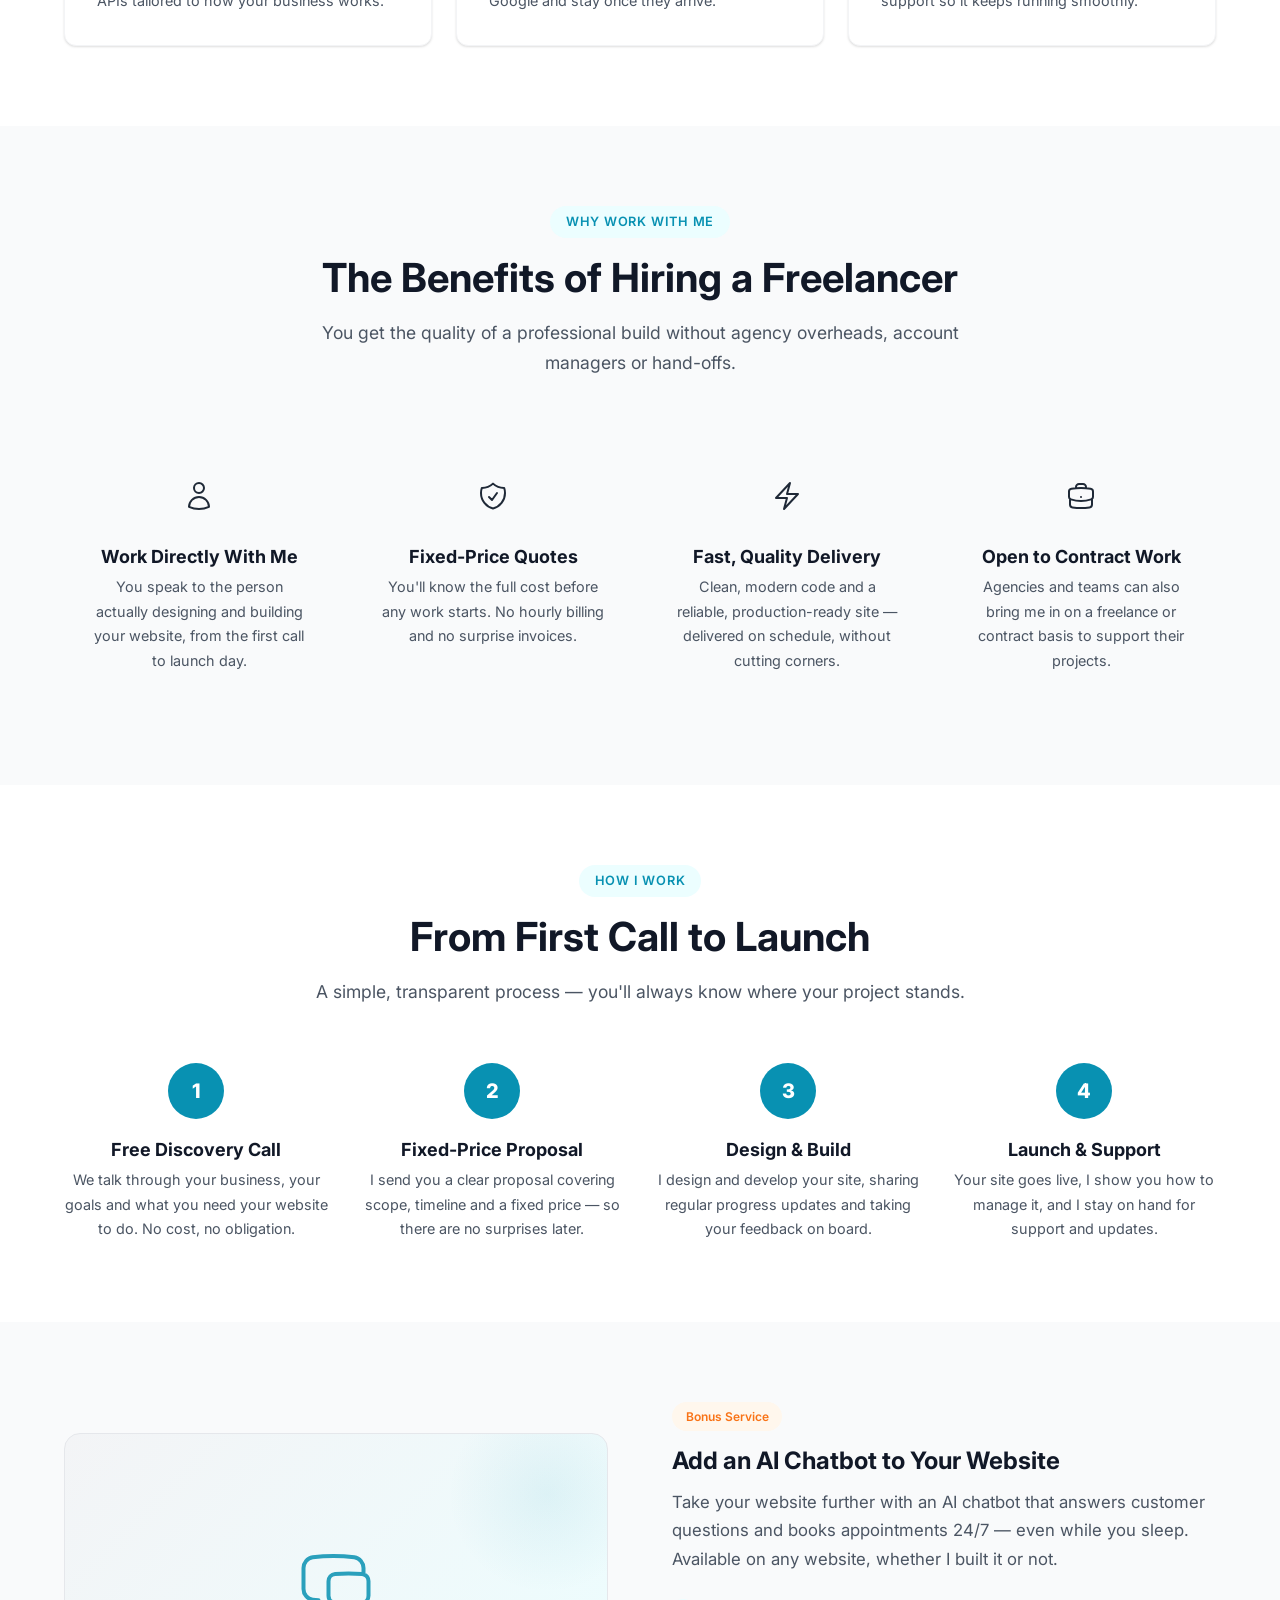
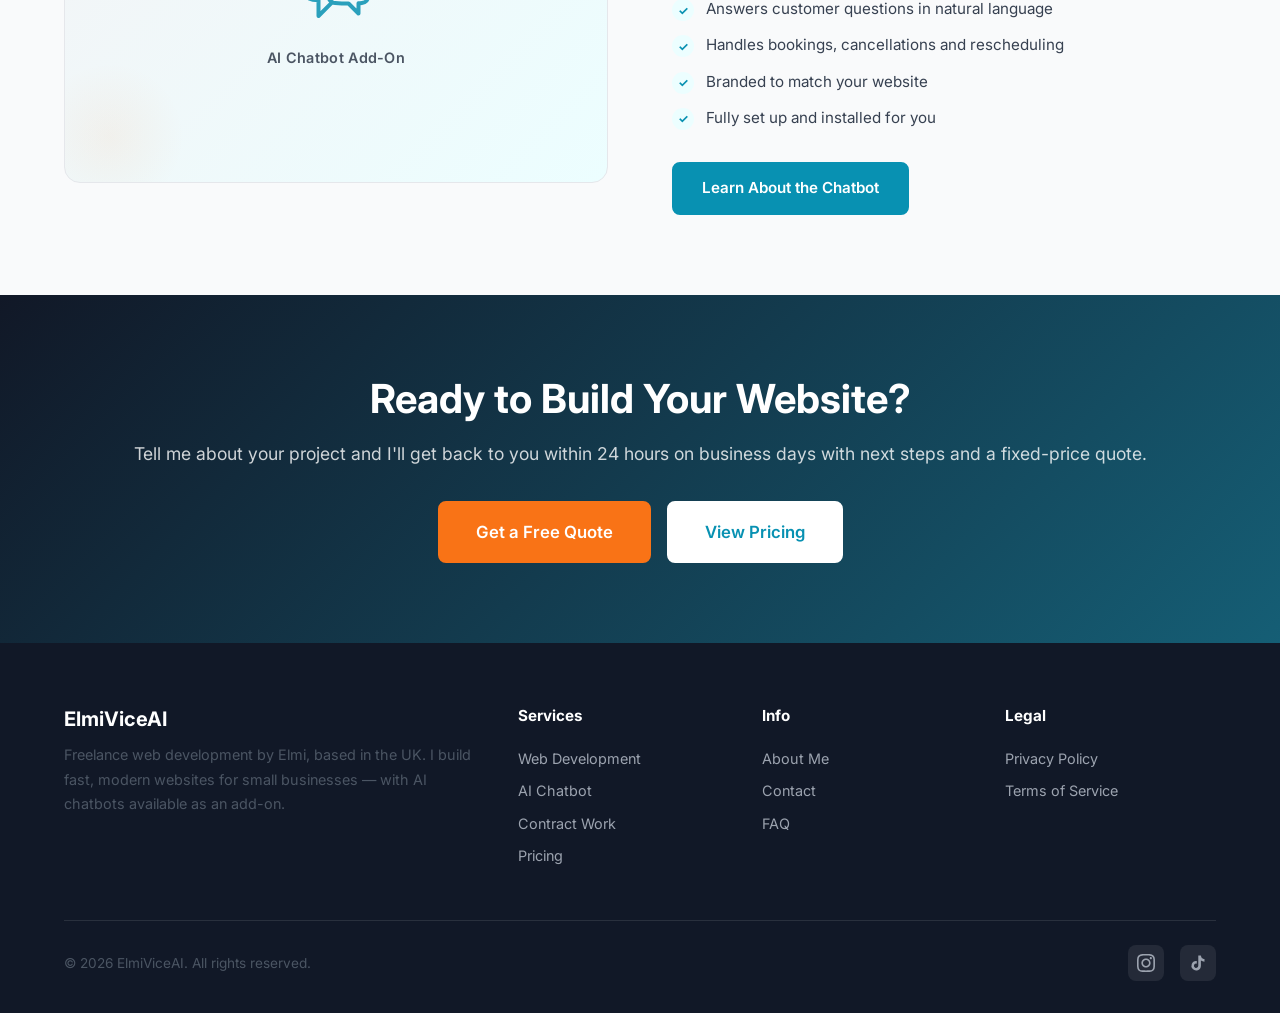
==== commit 82a5210f: "Restructure site around freelance web development Refocus the site on web development as the primary" ====
--- a/index.html
+++ b/index.html
@@ -3,26 +3,26 @@
 <head>
     <meta charset="UTF-8">
     <meta name="viewport" content="width=device-width, initial-scale=1.0">
-    <title>ElmiViceAI — AI-Powered Solutions for Modern Business</title>
+    <title>ElmiViceAI — Freelance Web Developer for Small Businesses</title>
+    <link rel="icon" type="image/jpeg" sizes="192x192" href="favicon.jpg">
     <link rel="icon" type="image/x-icon" href="favicon.ico">
-    <link rel="icon" type="image/png" sizes="48x48" href="logo.png">
-    <link rel="apple-touch-icon" href="logo.png">
-    <meta name="description" content="ElmiViceAI builds intelligent AI chatbots, booking systems, and custom software solutions that help businesses automate, scale, and grow.">
-    <meta name="keywords" content="AI chatbot, voice agents, web development, automated booking, business automation, ElmiViceAI, UK AI company, South Africa AI company">
+    <link rel="apple-touch-icon" href="favicon.jpg">
+    <meta name="description" content="ElmiViceAI is a UK-based freelance web developer building fast, modern, mobile-friendly websites for small businesses — with AI chatbots available as an add-on. Fixed-price quotes.">
+    <meta name="keywords" content="freelance web developer, web design UK, small business website, website development, contract web developer, AI chatbot add-on, ElmiViceAI">
     <meta name="author" content="ElmiViceAI">
     <meta name="robots" content="index, follow">
     <link rel="canonical" href="https://elmiviceai.com/">
     <!-- Open Graph -->
     <meta property="og:type" content="website">
-    <meta property="og:title" content="ElmiViceAI — AI-Powered Solutions for Modern Business">
-    <meta property="og:description" content="Intelligent AI chatbots, voice agents, and web development that help businesses automate, engage customers, and scale.">
+    <meta property="og:title" content="ElmiViceAI — Freelance Web Developer for Small Businesses">
+    <meta property="og:description" content="Fast, modern, mobile-friendly websites for small businesses — built by a UK freelance developer, with AI chatbots available as an add-on.">
     <meta property="og:url" content="https://elmiviceai.com/">
     <meta property="og:site_name" content="ElmiViceAI">
     <meta property="og:image" content="https://elmiviceai.com/logo.png">
     <!-- Twitter Card -->
     <meta name="twitter:card" content="summary_large_image">
-    <meta name="twitter:title" content="ElmiViceAI — AI-Powered Solutions for Modern Business">
-    <meta name="twitter:description" content="Intelligent AI chatbots, voice agents, and web development that help businesses automate, engage customers, and scale.">
+    <meta name="twitter:title" content="ElmiViceAI — Freelance Web Developer for Small Businesses">
+    <meta name="twitter:description" content="Fast, modern, mobile-friendly websites for small businesses — built by a UK freelance developer, with AI chatbots available as an add-on.">
     <meta name="twitter:image" content="https://elmiviceai.com/logo.png">
     <link rel="preconnect" href="https://fonts.googleapis.com">
     <link rel="preconnect" href="https://fonts.gstatic.com" crossorigin>
@@ -32,14 +32,27 @@
     <script type="application/ld+json">
     {
         "@context": "https://schema.org",
-        "@type": "Organization",
+        "@type": "ProfessionalService",
         "name": "ElmiViceAI",
         "url": "https://elmiviceai.com",
         "logo": "https://elmiviceai.com/logo.png",
-        "description": "ElmiViceAI builds intelligent AI chatbots, voice agents, and web development solutions that help businesses automate, engage customers, and scale.",
+        "image": "https://elmiviceai.com/logo.png",
+        "description": "Freelance web development for small businesses — custom websites, web applications and e-commerce, with AI chatbots available as an add-on.",
         "email": "elmiviceai@gmail.com",
-        "areaServed": ["GB", "ZA"],
-        "sameAs": []
+        "founder": {
+            "@type": "Person",
+            "name": "Elmi",
+            "jobTitle": "Freelance Web Developer"
+        },
+        "address": {
+            "@type": "PostalAddress",
+            "addressCountry": "GB"
+        },
+        "areaServed": "Worldwide",
+        "sameAs": [
+            "https://www.instagram.com/elmiviceai",
+            "https://www.tiktok.com/@elmiviceai"
+        ]
     }
     </script>
     <script type="application/ld+json">
@@ -47,12 +60,7 @@
         "@context": "https://schema.org",
         "@type": "WebSite",
         "name": "ElmiViceAI",
-        "url": "https://elmiviceai.com",
-        "potentialAction": {
-            "@type": "SearchAction",
-            "target": "https://elmiviceai.com/?s={search_term_string}",
-            "query-input": "required name=search_term_string"
-        }
+        "url": "https://elmiviceai.com"
     }
     </script>
 </head>
@@ -69,10 +77,10 @@
                 <a href="index.html" class="active">Home</a>
                 <a href="about.html">About</a>
                 <a href="services.html">Services</a>
+                <a href="chatbot.html">AI Chatbot</a>
                 <a href="pricing.html">Pricing</a>
                 <a href="contact.html">Contact</a>
-                <a href="https://elmiviseai-platform.onrender.com/login" class="nav-login" target="_blank">Client Login</a>
-                <a href="pricing.html" class="nav-cta">Get Started</a>
+                <a href="contact.html" class="nav-cta">Get a Quote</a>
             </div>
             <button class="theme-toggle" id="themeToggle" onclick="toggleTheme()" aria-label="Toggle dark mode">
                 <svg class="icon-moon" xmlns="http://www.w3.org/2000/svg" fill="none" viewBox="0 0 24 24" stroke="currentColor" stroke-width="2"><path stroke-linecap="round" stroke-linejoin="round" d="M21 12.79A9 9 0 1 1 11.21 3a7 7 0 0 0 9.79 9.79z"/></svg>
@@ -89,168 +97,188 @@
         <div class="container">
             <div class="hero-grid">
                 <div class="hero-content">
-                    <h1>Intelligent AI Solutions That <span class="text-accent">Grow</span> Your&nbsp;Business</h1>
+                    <h1>Professional Websites That <span class="text-accent">Win</span> You&nbsp;Customers</h1>
                     <p class="hero-subtitle">
-                        We build AI-powered chatbots, automated booking systems, and custom software
-                        that work 24/7 — so you can focus on what matters most.
+                        I'm Elmi, a freelance web developer based in the UK. I design and build fast,
+                        modern, mobile-friendly websites for small businesses — and can add an AI chatbot
+                        that answers enquiries and takes bookings around the clock.
                     </p>
                     <div class="hero-actions">
-                        <a href="https://elmiviseai-platform.onrender.com/signup" class="btn btn-accent btn-lg" target="_blank">Start Free Trial</a>
-                        <a href="services.html" class="btn btn-white btn-lg">Our Services</a>
+                        <a href="contact.html" class="btn btn-accent btn-lg">Get a Free Quote</a>
+                        <a href="services.html" class="btn btn-white btn-lg">View Services</a>
                     </div>
                     <div class="hero-stats">
                         <div class="hero-stat">
-                            <div class="number">24/7</div>
-                            <div class="label">Always Online</div>
+                            <div class="number">Fixed</div>
+                            <div class="label">Price Quotes</div>
                         </div>
                         <div class="hero-stat">
-                            <div class="number">85%</div>
-                            <div class="label">Automation Rate</div>
+                            <div class="number">Mobile</div>
+                            <div class="label">First Builds</div>
                         </div>
                         <div class="hero-stat">
-                            <div class="number">3x</div>
-                            <div class="label">More Bookings</div>
+                            <div class="number">1-to-1</div>
+                            <div class="label">Direct Contact</div>
                         </div>
                     </div>
                 </div>
                 <div class="hero-visual">
-                    <div class="hero-mockup">
+                    <div class="hero-mockup browser-mockup" aria-hidden="true">
                         <div class="mockup-header">
                             <div class="mockup-dot"></div>
                             <div class="mockup-dot"></div>
                             <div class="mockup-dot"></div>
-                        </div>
-                        <div class="mockup-chat">
-                            <div class="mockup-msg bot">👋 Hi! I'm your AI assistant. How can I help you today?</div>
-                            <div class="mockup-msg user">I'd like to book a haircut for Saturday</div>
-                            <div class="mockup-msg bot">Great choice! I have availability at 10am, 2pm, and 4pm on Saturday. Which works best?</div>
-                            <div class="mockup-msg user">2pm please</div>
-                            <div class="mockup-msg bot">✅ Done! Your appointment is booked for Saturday at 2pm. You'll receive a confirmation email shortly.</div>
-                        </div>
+                            <div class="mockup-url">yourbusiness.co.uk</div>
+                        </div>
+                        <div class="mockup-site">
+                            <div class="site-nav">
+                                <span class="site-logo"></span>
+                                <span class="site-links"><i></i><i></i><i></i></span>
+                            </div>
+                            <div class="site-hero">
+                                <span class="site-line lg"></span>
+                                <span class="site-line md"></span>
+                                <span class="site-btn"></span>
+                            </div>
+                            <div class="site-cards"><span></span><span></span><span></span></div>
+                        </div>
+                        <div class="mockup-chat-bubble">👋 Hi! Would you like to book an appointment?</div>
                     </div>
                 </div>
             </div>
         </div>
     </section>
 
-    <!-- ==================== Features Section ==================== -->
-    <section class="section" id="features">
+    <!-- ==================== Services Section ==================== -->
+    <section class="section" id="services">
         <div class="container">
             <div class="section-header reveal">
-                <span class="badge">What We Offer</span>
-                <h2>Everything You Need to Automate &amp; Scale</h2>
-                <p>From AI chatbots to full custom software — we create technology that transforms how your business operates.</p>
+                <span class="badge">What I Offer</span>
+                <h2>Web Development, Done Properly</h2>
+                <p>From a simple business website to a full web application — I handle the design, build and launch so you can focus on running your business.</p>
             </div>
             <div class="features-grid">
                 <div class="feature-card reveal">
-                    <div class="feature-icon teal"><svg xmlns="http://www.w3.org/2000/svg" width="24" height="24" fill="none" viewBox="0 0 24 24" stroke="currentColor" stroke-width="1.5"><path stroke-linecap="round" stroke-linejoin="round" d="M8.25 3v1.5M4.5 8.25H3m18 0h-1.5M4.5 12H3m18 0h-1.5m-15 3.75H3m18 0h-1.5M8.25 19.5V21M12 3v1.5m0 15V21m3.75-18v1.5m0 15V21m-9-1.5h10.5a2.25 2.25 0 0 0 2.25-2.25V6.75a2.25 2.25 0 0 0-2.25-2.25H6.75A2.25 2.25 0 0 0 4.5 6.75v10.5a2.25 2.25 0 0 0 2.25 2.25Zm.75-12h9v9h-9v-9Z"/></svg></div>
-                    <h4>AI Chatbot Platform</h4>
-                    <p>Intelligent chatbots that handle customer conversations, answer questions, and book appointments — all without human intervention.</p>
-                </div>
-                <div class="feature-card reveal">
-                    <div class="feature-icon orange"><svg xmlns="http://www.w3.org/2000/svg" width="24" height="24" fill="none" viewBox="0 0 24 24" stroke="currentColor" stroke-width="1.5"><path stroke-linecap="round" stroke-linejoin="round" d="M6.75 3v2.25M17.25 3v2.25M3 18.75V7.5a2.25 2.25 0 0 1 2.25-2.25h13.5A2.25 2.25 0 0 1 21 7.5v11.25m-18 0A2.25 2.25 0 0 0 5.25 21h13.5A2.25 2.25 0 0 0 21 18.75m-18 0v-7.5A2.25 2.25 0 0 1 5.25 9h13.5A2.25 2.25 0 0 1 21 11.25v7.5m-9-6h.008v.008H12v-.008ZM12 15h.008v.008H12V15Zm0 2.25h.008v.008H12v-.008ZM9.75 15h.008v.008H9.75V15Zm0 2.25h.008v.008H9.75v-.008ZM7.5 15h.008v.008H7.5V15Zm0 2.25h.008v.008H7.5v-.008Zm6.75-4.5h.008v.008h-.008v-.008Zm0 2.25h.008v.008h-.008V15Zm0 2.25h.008v.008h-.008v-.008Zm2.25-4.5h.008v.008H16.5v-.008Zm0 2.25h.008v.008H16.5V15Z"/></svg></div>
-                    <h4>Automated Booking</h4>
-                    <p>Built into our chatbot — let customers book services 24/7 through natural conversation. No forms, no friction, just seamless scheduling.</p>
-                </div>
-                <div class="feature-card reveal">
-                    <div class="feature-icon green"><svg xmlns="http://www.w3.org/2000/svg" width="24" height="24" fill="none" viewBox="0 0 24 24" stroke="currentColor" stroke-width="1.5"><path stroke-linecap="round" stroke-linejoin="round" d="M3 13.125C3 12.504 3.504 12 4.125 12h2.25c.621 0 1.125.504 1.125 1.125v6.75C7.5 20.496 6.996 21 6.375 21h-2.25A1.125 1.125 0 0 1 3 19.875v-6.75ZM9.75 8.625c0-.621.504-1.125 1.125-1.125h2.25c.621 0 1.125.504 1.125 1.125v11.25c0 .621-.504 1.125-1.125 1.125h-2.25a1.125 1.125 0 0 1-1.125-1.125V8.625ZM16.5 4.125c0-.621.504-1.125 1.125-1.125h2.25C20.496 3 21 3.504 21 4.125v15.75c0 .621-.504 1.125-1.125 1.125h-2.25a1.125 1.125 0 0 1-1.125-1.125V4.125Z"/></svg></div>
-                    <h4>Smart Analytics</h4>
-                    <p>Our admin dashboard gives you real-time data on conversations, bookings, revenue trends, and customer insights.</p>
-                </div>
-                <div class="feature-card reveal">
-                    <div class="feature-icon purple"><svg xmlns="http://www.w3.org/2000/svg" width="24" height="24" fill="none" viewBox="0 0 24 24" stroke="currentColor" stroke-width="1.5"><path stroke-linecap="round" stroke-linejoin="round" d="M2.25 6.75c0 8.284 6.716 15 15 15h2.25a2.25 2.25 0 0 0 2.25-2.25v-1.372c0-.516-.351-.966-.852-1.091l-4.423-1.106c-.44-.11-.902.055-1.173.417l-.97 1.293c-.282.376-.769.542-1.21.38a12.035 12.035 0 0 1-7.143-7.143c-.162-.441.004-.928.38-1.21l1.293-.97c.363-.271.527-.734.417-1.173L6.963 3.102a1.125 1.125 0 0 0-1.091-.852H4.5A2.25 2.25 0 0 0 2.25 4.5v2.25Z"/></svg></div>
-                    <h4>AI Voice Agents</h4>
-                    <p>Coming soon — intelligent voice agents that handle inbound and outbound calls with natural, human-like conversations.</p>
-                </div>
-                <div class="feature-card reveal">
-                    <div class="feature-icon blue"><svg xmlns="http://www.w3.org/2000/svg" width="24" height="24" fill="none" viewBox="0 0 24 24" stroke="currentColor" stroke-width="1.5"><path stroke-linecap="round" stroke-linejoin="round" d="M17.25 6.75 22.5 12l-5.25 5.25m-10.5 0L1.5 12l5.25-5.25m7.5-3-4.5 16.5"/></svg></div>
-                    <h4>Web Development</h4>
-                    <p>Modern, responsive websites and web applications tailored to your business. From landing pages to full-stack platforms.</p>
-                </div>
-                <div class="feature-card reveal">
-                    <div class="feature-icon pink"><svg xmlns="http://www.w3.org/2000/svg" width="24" height="24" fill="none" viewBox="0 0 24 24" stroke="currentColor" stroke-width="1.5"><path stroke-linecap="round" stroke-linejoin="round" d="M10.5 1.5H8.25A2.25 2.25 0 0 0 6 3.75v16.5a2.25 2.25 0 0 0 2.25 2.25h7.5A2.25 2.25 0 0 0 18 20.25V3.75a2.25 2.25 0 0 0-2.25-2.25H13.5m-3 0V3h3V1.5m-3 0h3m-3 18.75h3"/></svg></div>
-                    <h4>Multi-Channel Support</h4>
-                    <p>Reach customers on web, SMS, WhatsApp, and email — all managed from a single dashboard.</p>
-                </div>
-            </div>
-        </div>
-    </section>
-
-    <!-- ==================== How It Works ==================== -->
+                    <div class="feature-icon teal"><svg xmlns="http://www.w3.org/2000/svg" width="24" height="24" fill="none" viewBox="0 0 24 24" stroke="currentColor" stroke-width="1.5"><path stroke-linecap="round" stroke-linejoin="round" d="M9.813 15.904 9 18.75l-.813-2.846a4.5 4.5 0 0 0-3.09-3.09L2.25 12l2.846-.813a4.5 4.5 0 0 0 3.09-3.09L9 5.25l.813 2.846a4.5 4.5 0 0 0 3.09 3.09L15.75 12l-2.846.813a4.5 4.5 0 0 0-3.09 3.09ZM18.259 8.715 18 9.75l-.259-1.035a3.375 3.375 0 0 0-2.455-2.456L14.25 6l1.036-.259a3.375 3.375 0 0 0 2.455-2.456L18 2.25l.259 1.035a3.375 3.375 0 0 0 2.456 2.456L21.75 6l-1.035.259a3.375 3.375 0 0 0-2.456 2.456ZM16.894 20.567 16.5 21.75l-.394-1.183a2.25 2.25 0 0 0-1.423-1.423L13.5 18.75l1.183-.394a2.25 2.25 0 0 0 1.423-1.423l.394-1.183.394 1.183a2.25 2.25 0 0 0 1.423 1.423l1.183.394-1.183.394a2.25 2.25 0 0 0-1.423 1.423Z"/></svg></div>
+                    <h4>Custom Website Design</h4>
+                    <p>A professional website designed around your brand and your customers — clean, modern and built to turn visitors into enquiries.</p>
+                </div>
+                <div class="feature-card reveal">
+                    <div class="feature-icon blue"><svg xmlns="http://www.w3.org/2000/svg" width="24" height="24" fill="none" viewBox="0 0 24 24" stroke="currentColor" stroke-width="1.5"><path stroke-linecap="round" stroke-linejoin="round" d="M10.5 1.5H8.25A2.25 2.25 0 0 0 6 3.75v16.5a2.25 2.25 0 0 0 2.25 2.25h7.5A2.25 2.25 0 0 0 18 20.25V3.75a2.25 2.25 0 0 0-2.25-2.25H13.5m-3 0V3h3V1.5m-3 0h3m-3 18.75h3"/></svg></div>
+                    <h4>Responsive, Mobile-First Builds</h4>
+                    <p>Most of your visitors are on their phones. Every site I build looks and works great on mobile, tablet and desktop.</p>
+                </div>
+                <div class="feature-card reveal">
+                    <div class="feature-icon orange"><svg xmlns="http://www.w3.org/2000/svg" width="24" height="24" fill="none" viewBox="0 0 24 24" stroke="currentColor" stroke-width="1.5"><path stroke-linecap="round" stroke-linejoin="round" d="M15.75 10.5V6a3.75 3.75 0 1 0-7.5 0v4.5m11.356-1.993 1.263 12c.07.665-.45 1.243-1.119 1.243H4.25a1.125 1.125 0 0 1-1.12-1.243l1.264-12A1.125 1.125 0 0 1 5.513 7.5h12.974c.576 0 1.059.435 1.119 1.007ZM8.625 10.5a.375.375 0 1 1-.75 0 .375.375 0 0 1 .75 0Zm7.5 0a.375.375 0 1 1-.75 0 .375.375 0 0 1 .75 0Z"/></svg></div>
+                    <h4>E-commerce &amp; Booking</h4>
+                    <p>Take payments, sell products or let customers book appointments online, with secure Stripe integration.</p>
+                </div>
+                <div class="feature-card reveal">
+                    <div class="feature-icon purple"><svg xmlns="http://www.w3.org/2000/svg" width="24" height="24" fill="none" viewBox="0 0 24 24" stroke="currentColor" stroke-width="1.5"><path stroke-linecap="round" stroke-linejoin="round" d="M17.25 6.75 22.5 12l-5.25 5.25m-10.5 0L1.5 12l5.25-5.25m7.5-3-4.5 16.5"/></svg></div>
+                    <h4>Web Apps &amp; APIs</h4>
+                    <p>Need more than a brochure site? I build custom web applications, dashboards and APIs tailored to how your business works.</p>
+                </div>
+                <div class="feature-card reveal">
+                    <div class="feature-icon green"><svg xmlns="http://www.w3.org/2000/svg" width="24" height="24" fill="none" viewBox="0 0 24 24" stroke="currentColor" stroke-width="1.5"><path stroke-linecap="round" stroke-linejoin="round" d="m21 21-5.197-5.197m0 0A7.5 7.5 0 1 0 5.196 5.196a7.5 7.5 0 0 0 10.607 10.607Z"/></svg></div>
+                    <h4>SEO &amp; Performance</h4>
+                    <p>Fast-loading pages with solid technical SEO foundations, so customers can find you on Google and stay once they arrive.</p>
+                </div>
+                <div class="feature-card reveal">
+                    <div class="feature-icon pink"><svg xmlns="http://www.w3.org/2000/svg" width="24" height="24" fill="none" viewBox="0 0 24 24" stroke="currentColor" stroke-width="1.5"><path stroke-linecap="round" stroke-linejoin="round" d="M9.594 3.94c.09-.542.56-.94 1.11-.94h2.593c.55 0 1.02.398 1.11.94l.213 1.281c.063.374.313.686.645.87.074.04.147.083.22.127.325.196.72.257 1.075.124l1.217-.456a1.125 1.125 0 0 1 1.37.49l1.296 2.247a1.125 1.125 0 0 1-.26 1.431l-1.003.827c-.293.241-.438.613-.43.992a7.723 7.723 0 0 1 0 .255c-.008.378.137.75.43.991l1.004.827c.424.35.534.955.26 1.43l-1.298 2.247a1.125 1.125 0 0 1-1.369.491l-1.217-.456c-.355-.133-.75-.072-1.076.124a6.47 6.47 0 0 1-.22.128c-.331.183-.581.495-.644.869l-.213 1.281c-.09.543-.56.94-1.11.94h-2.594c-.55 0-1.019-.398-1.11-.94l-.213-1.281c-.062-.374-.312-.686-.644-.87a6.52 6.52 0 0 1-.22-.127c-.325-.196-.72-.257-1.076-.124l-1.217.456a1.125 1.125 0 0 1-1.369-.49l-1.297-2.247a1.125 1.125 0 0 1 .26-1.431l1.004-.827c.292-.24.437-.613.43-.991a6.932 6.932 0 0 1 0-.255c.007-.38-.138-.751-.43-.992l-1.004-.827a1.125 1.125 0 0 1-.26-1.43l1.297-2.247a1.125 1.125 0 0 1 1.37-.491l1.216.456c.356.133.751.072 1.076-.124.072-.044.146-.086.22-.128.332-.183.582-.495.644-.869l.214-1.28Z"/><path stroke-linecap="round" stroke-linejoin="round" d="M15 12a3 3 0 1 1-6 0 3 3 0 0 1 6 0Z"/></svg></div>
+                    <h4>Maintenance &amp; Support</h4>
+                    <p>Your site doesn't stop needing care after launch. I offer ongoing updates, fixes and support so it keeps running smoothly.</p>
+                </div>
+            </div>
+        </div>
+    </section>
+
+    <!-- ==================== Why Work With Me ==================== -->
     <section class="section bg-light">
         <div class="container">
             <div class="section-header reveal">
-                <span class="badge">How It Works</span>
-                <h2>Up and Running in Minutes</h2>
-                <p>Getting started with ElmiViceAI is simple. No technical expertise required.</p>
+                <span class="badge">Why Work With Me</span>
+                <h2>The Benefits of Hiring a Freelancer</h2>
+                <p>You get the quality of a professional build without agency overheads, account managers or hand-offs.</p>
+            </div>
+            <div class="values-grid">
+                <div class="value-card reveal">
+                    <div class="value-icon"><svg xmlns="http://www.w3.org/2000/svg" width="32" height="32" fill="none" viewBox="0 0 24 24" stroke="currentColor" stroke-width="1.5"><path stroke-linecap="round" stroke-linejoin="round" d="M15.75 6a3.75 3.75 0 1 1-7.5 0 3.75 3.75 0 0 1 7.5 0ZM4.501 20.118a7.5 7.5 0 0 1 14.998 0A17.933 17.933 0 0 1 12 21.75c-2.676 0-5.216-.584-7.499-1.632Z"/></svg></div>
+                    <h4>Work Directly With Me</h4>
+                    <p>You speak to the person actually designing and building your website, from the first call to launch day.</p>
+                </div>
+                <div class="value-card reveal">
+                    <div class="value-icon"><svg xmlns="http://www.w3.org/2000/svg" width="32" height="32" fill="none" viewBox="0 0 24 24" stroke="currentColor" stroke-width="1.5"><path stroke-linecap="round" stroke-linejoin="round" d="M9 12.75 11.25 15 15 9.75m-3-7.036A11.959 11.959 0 0 1 3.598 6 11.99 11.99 0 0 0 3 9.749c0 5.592 3.824 10.29 9 11.623 5.176-1.332 9-6.03 9-11.622 0-1.31-.21-2.571-.598-3.751h-.152c-3.196 0-6.1-1.248-8.25-3.285Z"/></svg></div>
+                    <h4>Fixed-Price Quotes</h4>
+                    <p>You'll know the full cost before any work starts. No hourly billing and no surprise invoices.</p>
+                </div>
+                <div class="value-card reveal">
+                    <div class="value-icon"><svg xmlns="http://www.w3.org/2000/svg" width="32" height="32" fill="none" viewBox="0 0 24 24" stroke="currentColor" stroke-width="1.5"><path stroke-linecap="round" stroke-linejoin="round" d="m3.75 13.5 10.5-11.25L12 10.5h8.25L9.75 21.75 12 13.5H3.75Z"/></svg></div>
+                    <h4>Fast, Quality Delivery</h4>
+                    <p>Clean, modern code and a reliable, production-ready site — delivered on schedule, without cutting corners.</p>
+                </div>
+                <div class="value-card reveal">
+                    <div class="value-icon"><svg xmlns="http://www.w3.org/2000/svg" width="32" height="32" fill="none" viewBox="0 0 24 24" stroke="currentColor" stroke-width="1.5"><path stroke-linecap="round" stroke-linejoin="round" d="M20.25 14.15v4.25c0 1.094-.787 2.036-1.872 2.18-2.087.277-4.216.42-6.378.42s-4.291-.143-6.378-.42c-1.085-.144-1.872-1.086-1.872-2.18v-4.25m16.5 0a2.18 2.18 0 0 0 .75-1.661V8.706c0-1.081-.768-2.015-1.837-2.175a48.114 48.114 0 0 0-3.413-.387m4.5 8.006c-.194.165-.42.295-.673.38A23.978 23.978 0 0 1 12 15.75c-2.648 0-5.195-.429-7.577-1.22a2.016 2.016 0 0 1-.673-.38m0 0A2.18 2.18 0 0 1 3 12.489V8.706c0-1.081.768-2.015 1.837-2.175a48.111 48.111 0 0 1 3.413-.387m7.5 0V5.25A2.25 2.25 0 0 0 13.5 3h-3a2.25 2.25 0 0 0-2.25 2.25v.894m7.5 0a48.667 48.667 0 0 0-7.5 0M12 12.75h.008v.008H12v-.008Z"/></svg></div>
+                    <h4>Open to Contract Work</h4>
+                    <p>Agencies and teams can also bring me in on a freelance or contract basis to support their projects.</p>
+                </div>
+            </div>
+        </div>
+    </section>
+
+    <!-- ==================== How I Work ==================== -->
+    <section class="section">
+        <div class="container">
+            <div class="section-header reveal">
+                <span class="badge">How I Work</span>
+                <h2>From First Call to Launch</h2>
+                <p>A simple, transparent process — you'll always know where your project stands.</p>
             </div>
             <div class="steps-grid">
                 <div class="step-card reveal">
                     <div class="step-number">1</div>
-                    <h4>Sign Up &amp; Configure</h4>
-                    <p>Create your account, add your business details, services, and staff availability in our intuitive portal.</p>
+                    <h4>Free Discovery Call</h4>
+                    <p>We talk through your business, your goals and what you need your website to do. No cost, no obligation.</p>
                 </div>
                 <div class="step-card reveal">
                     <div class="step-number">2</div>
-                    <h4>Customise Your Bot</h4>
-                    <p>Brand your chatbot widget with your colours and logo. Set your greeting, personality, and booking rules.</p>
+                    <h4>Fixed-Price Proposal</h4>
+                    <p>I send you a clear proposal covering scope, timeline and a fixed price — so there are no surprises later.</p>
                 </div>
                 <div class="step-card reveal">
                     <div class="step-number">3</div>
-                    <h4>Embed &amp; Launch</h4>
-                    <p>Copy one line of code and paste it into your website. Your AI assistant is now live and taking bookings.</p>
+                    <h4>Design &amp; Build</h4>
+                    <p>I design and develop your site, sharing regular progress updates and taking your feedback on board.</p>
                 </div>
                 <div class="step-card reveal">
                     <div class="step-number">4</div>
-                    <h4>Grow &amp; Optimise</h4>
-                    <p>Monitor performance through analytics, refine your setup, and watch your bookings multiply.</p>
-                </div>
-            </div>
-        </div>
-    </section>
-
-    <!-- ==================== Product Showcase ==================== -->
-    <section class="section" id="product">
+                    <h4>Launch &amp; Support</h4>
+                    <p>Your site goes live, I show you how to manage it, and I stay on hand for support and updates.</p>
+                </div>
+            </div>
+        </div>
+    </section>
+
+    <!-- ==================== Chatbot Add-On ==================== -->
+    <section class="section bg-light" id="chatbot">
         <div class="container">
             <div class="showcase-grid reveal">
                 <div class="showcase-image">
                     <div class="placeholder-graphic">
                         <svg xmlns="http://www.w3.org/2000/svg" width="80" height="80" fill="none" viewBox="0 0 24 24" stroke="var(--primary)" stroke-width="1.2"><path stroke-linecap="round" stroke-linejoin="round" d="M20.25 8.511c.884.284 1.5 1.128 1.5 2.097v4.286c0 1.136-.847 2.1-1.98 2.193-.34.027-.68.052-1.02.072v3.091l-3-3c-1.354 0-2.694-.055-4.02-.163a2.115 2.115 0 0 1-.825-.242m9.345-8.334a2.126 2.126 0 0 0-.476-.095 48.64 48.64 0 0 0-8.048 0c-1.131.094-1.976 1.057-1.976 2.192v4.286c0 .837.46 1.58 1.155 1.951m9.345-8.334V6.637c0-1.621-1.152-3.026-2.76-3.235A48.455 48.455 0 0 0 11.25 3c-2.115 0-4.198.137-6.24.402-1.608.209-2.76 1.614-2.76 3.235v6.226c0 1.621 1.152 3.026 2.76 3.235.577.075 1.157.14 1.74.194V21l4.155-4.155"/></svg>
-                        <p>AI Chatbot Widget</p>
+                        <p>AI Chatbot Add-On</p>
                     </div>
                 </div>
                 <div class="showcase-content">
-                    <h3>AI That Handles Conversations Like a Human</h3>
-                    <p>Our chatbot understands natural language, asks follow-up questions, and guides customers through the booking process — just like your best receptionist, but available 24/7.</p>
+                    <span class="badge" style="display:inline-block; padding:0.3rem 0.85rem; background:#fff7ed; color:var(--accent); border-radius:9999px; font-size:0.75rem; font-weight:600; margin-bottom:1rem;">Bonus Service</span>
+                    <h3>Add an AI Chatbot to Your Website</h3>
+                    <p>Take your website further with an AI chatbot that answers customer questions and books appointments 24/7 — even while you sleep. Available on any website, whether I built it or not.</p>
                     <ul class="check-list">
-                        <li>Natural language understanding — no robotic scripts</li>
-                        <li>Handles bookings, cancellations, and rescheduling</li>
-                        <li>Escalates to a human when needed</li>
-                        <li>Supports multiple languages</li>
+                        <li>Answers customer questions in natural language</li>
+                        <li>Handles bookings, cancellations and rescheduling</li>
+                        <li>Branded to match your website</li>
+                        <li>Fully set up and installed for you</li>
                     </ul>
-                    <a href="services.html" class="btn btn-primary">Learn More</a>
-                </div>
-            </div>
-
-            <div style="height: 4rem;"></div>
-
-            <div class="showcase-grid reverse reveal">
-                <div class="showcase-image">
-                    <div class="placeholder-graphic">
-                        <svg xmlns="http://www.w3.org/2000/svg" width="80" height="80" fill="none" viewBox="0 0 24 24" stroke="var(--primary)" stroke-width="1.2"><path stroke-linecap="round" stroke-linejoin="round" d="M3.75 3v11.25A2.25 2.25 0 0 0 6 16.5h2.25M3.75 3h-1.5m1.5 0h16.5m0 0h1.5m-1.5 0v11.25A2.25 2.25 0 0 1 18 16.5h-2.25m-7.5 0h7.5m-7.5 0-1 3m8.5-3 1 3m0 0 .5 1.5m-.5-1.5h-9.5m0 0-.5 1.5M9 11.25v1.5M12 9v3.75m3-6v6"/></svg>
-                        <p>Analytics Dashboard</p>
-                    </div>
-                </div>
-                <div class="showcase-content">
-                    <h3>Data-Driven Decisions at Your Fingertips</h3>
-                    <p>Track every conversation, booking, and revenue metric in real time. Our analytics dashboard gives you the insights you need to grow smarter.</p>
-                    <ul class="check-list">
-                        <li>Conversation trends and channel breakdown</li>
-                        <li>Booking completion and cancellation rates</li>
-                        <li>Revenue tracking with daily trends</li>
-                        <li>Customer intent analysis</li>
-                    </ul>
-                    <a href="https://elmiviseai-platform.onrender.com/signup" class="btn btn-primary" target="_blank">Start Free Trial</a>
+                    <a href="chatbot.html" class="btn btn-primary">Learn About the Chatbot</a>
                 </div>
             </div>
         </div>
@@ -259,11 +287,11 @@
     <!-- ==================== CTA Section ==================== -->
     <section class="cta-section bg-gradient">
         <div class="container">
-            <h2>Ready to Automate Your Business?</h2>
-            <p>Join businesses across the UK and South Africa using ElmiViceAI to convert more customers, save time, and grow revenue — starting today.</p>
+            <h2>Ready to Build Your Website?</h2>
+            <p>Tell me about your project and I'll get back to you within 24 hours on business days with next steps and a fixed-price quote.</p>
             <div class="cta-actions">
-                <a href="pricing.html" class="btn btn-accent btn-lg">Start Free 14-Day Trial</a>
-                <a href="contact.html" class="btn btn-white btn-lg">Talk to Our Team</a>
+                <a href="contact.html" class="btn btn-accent btn-lg">Get a Free Quote</a>
+                <a href="pricing.html" class="btn btn-white btn-lg">View Pricing</a>
             </div>
         </div>
     </section>
@@ -274,26 +302,23 @@
             <div class="footer-grid">
                 <div class="footer-brand">
                     <h3>ElmiViceAI</h3>
-                    <p>Building intelligent AI solutions that help businesses across the UK and South Africa automate, engage customers, and scale. From chatbots to full custom software — we make technology work for you.</p>
+                    <p>Freelance web development by Elmi, based in the UK. I build fast, modern websites for small businesses — with AI chatbots available as an add-on.</p>
                 </div>
                 <div class="footer-col">
-                    <h4>Product</h4>
-                    <a href="services.html">AI Chatbot</a>
-                    <a href="services.html#voice-agents">Voice Agents</a>
+                    <h4>Services</h4>
+                    <a href="services.html#web-development">Web Development</a>
+                    <a href="chatbot.html">AI Chatbot</a>
+                    <a href="services.html#contract-work">Contract Work</a>
                     <a href="pricing.html">Pricing</a>
-                    <a href="services.html#web-development">Web Development</a>
                 </div>
                 <div class="footer-col">
-                    <h4>Company</h4>
-                    <a href="about.html">About Us</a>
+                    <h4>Info</h4>
+                    <a href="about.html">About Me</a>
                     <a href="contact.html">Contact</a>
-                    <a href="careers.html">Careers</a>
-                    <a href="blog.html">Blog</a>
+                    <a href="pricing.html#faq">FAQ</a>
                 </div>
                 <div class="footer-col">
-                    <h4>Support</h4>
-                    <a href="contact.html">Help Centre</a>
-                    <a href="docs.html">Documentation</a>
+                    <h4>Legal</h4>
                     <a href="privacy.html">Privacy Policy</a>
                     <a href="terms.html">Terms of Service</a>
                 </div>
@@ -308,17 +333,17 @@
         </div>
     </footer>
 
-  <!-- AI Chatbot Widget -->
-<script>
-  (function() {
-    var w = document.createElement('script');
-    w.src = 'https://elmiviseai-platform.onrender.com/static/widget.js';
-    w.setAttribute('data-business-id', '2');
-    w.setAttribute('data-position', 'bottom-right');
-    w.async = true;
-    document.body.appendChild(w);
-  })();
-</script>
+    <!-- AI Chatbot Widget -->
+    <script>
+      (function() {
+        var w = document.createElement('script');
+        w.src = 'https://elmiviseai-platform.onrender.com/static/widget.js';
+        w.setAttribute('data-business-id', '2');
+        w.setAttribute('data-position', 'bottom-right');
+        w.async = true;
+        document.body.appendChild(w);
+      })();
+    </script>
 
     <script src="js/main.js"></script>
 </body>
--- a/css/styles.css
+++ b/css/styles.css
@@ -426,32 +426,6 @@
     color: var(--primary);
 }
 
-.nav-login {
-    padding: 0.5rem 1.25rem !important;
-    border: 2px solid var(--primary);
-    color: var(--primary) !important;
-    border-radius: var(--radius-sm);
-    font-weight: 600;
-    transition: background 0.2s, color 0.2s;
-}
-
-.nav-login:hover {
-    background: var(--primary);
-    color: var(--white) !important;
-    transform: translateY(-1px);
-}
-
-.nav-login::after { display: none !important; }
-
-.navbar.scrolled .nav-login {
-    border-color: var(--primary);
-    color: var(--primary) !important;
-}
-
-.navbar.scrolled .nav-login:hover {
-    color: var(--white) !important;
-}
-
 .nav-cta {
     padding: 0.5rem 1.25rem !important;
     background: var(--primary);
@@ -642,6 +616,126 @@
 @keyframes fadeInUp {
     from { opacity: 0; transform: translateY(10px); }
     to { opacity: 1; transform: translateY(0); }
+}
+
+/* Browser mockup (home hero) */
+.browser-mockup {
+    position: relative;
+}
+
+.browser-mockup .mockup-header {
+    align-items: center;
+}
+
+.mockup-url {
+    flex: 1;
+    margin-left: 0.75rem;
+    padding: 0.3rem 0.75rem;
+    background: rgba(255,255,255,0.08);
+    border-radius: 6px;
+    font-size: 0.75rem;
+    color: rgba(255,255,255,0.55);
+}
+
+.mockup-site {
+    background: rgba(255,255,255,0.06);
+    border-radius: 10px;
+    padding: 1.25rem;
+    display: flex;
+    flex-direction: column;
+    gap: 1.25rem;
+}
+
+.mockup-site > * {
+    opacity: 0;
+    animation: fadeInUp 0.5s ease forwards;
+}
+
+.mockup-site > *:nth-child(1) { animation-delay: 0.2s; }
+.mockup-site > *:nth-child(2) { animation-delay: 0.5s; }
+.mockup-site > *:nth-child(3) { animation-delay: 0.8s; }
+
+.site-nav {
+    display: flex;
+    justify-content: space-between;
+    align-items: center;
+}
+
+.site-logo {
+    display: block;
+    width: 70px;
+    height: 12px;
+    border-radius: 6px;
+    background: var(--primary);
+}
+
+.site-links {
+    display: flex;
+    gap: 0.5rem;
+}
+
+.site-links i {
+    display: block;
+    width: 32px;
+    height: 8px;
+    border-radius: 4px;
+    background: rgba(255,255,255,0.2);
+}
+
+.site-hero {
+    display: flex;
+    flex-direction: column;
+    gap: 0.65rem;
+    padding: 1.25rem 0 0.5rem;
+}
+
+.site-line {
+    display: block;
+    height: 12px;
+    border-radius: 6px;
+    background: rgba(255,255,255,0.22);
+}
+
+.site-line.lg { width: 80%; height: 18px; background: rgba(255,255,255,0.4); }
+.site-line.md { width: 60%; }
+
+.site-btn {
+    display: block;
+    width: 110px;
+    height: 30px;
+    margin-top: 0.5rem;
+    border-radius: 8px;
+    background: var(--accent);
+}
+
+.site-cards {
+    display: grid;
+    grid-template-columns: repeat(3, 1fr);
+    gap: 0.75rem;
+}
+
+.site-cards span {
+    display: block;
+    height: 70px;
+    border-radius: 8px;
+    background: rgba(255,255,255,0.1);
+    border: 1px solid rgba(255,255,255,0.08);
+}
+
+.mockup-chat-bubble {
+    position: absolute;
+    right: 1rem;
+    bottom: -1.25rem;
+    max-width: 230px;
+    padding: 0.7rem 1rem;
+    background: #ffffff;
+    color: #1f2937;
+    font-size: 0.8rem;
+    font-weight: 500;
+    border-radius: 12px 12px 4px 12px;
+    box-shadow: 0 10px 25px rgba(0,0,0,0.25);
+    opacity: 0;
+    animation: fadeInUp 0.5s ease 1.4s forwards;
 }
 
 /* Floating accents */
@@ -1004,6 +1098,18 @@
 }
 
 .pricing-card .btn { width: 100%; }
+
+.pricing-card .price.price-text {
+    font-size: 2.25rem;
+}
+
+.price-note {
+    text-align: center;
+    color: var(--gray-500);
+    font-size: 0.9rem;
+    margin-top: -0.5rem;
+    margin-bottom: 1.5rem;
+}
 
 /* ==================== CTA Section ==================== */
 .cta-section {
@@ -1206,6 +1312,39 @@
 
 .team-card p {
     font-size: 0.85rem;
+}
+
+.two-col-grid {
+    display: grid;
+    grid-template-columns: 1fr 1fr;
+    gap: 2rem;
+    max-width: 900px;
+    margin: 0 auto;
+}
+
+/* Highlighted call-out box */
+.callout {
+    max-width: 800px;
+    margin: 0 auto;
+    padding: 2.5rem 2rem;
+    background: var(--primary-50);
+    border: 1px solid var(--primary-light);
+    border-radius: var(--radius);
+    text-align: center;
+}
+
+.callout h3 {
+    margin-bottom: 0.5rem;
+    color: var(--primary-darker);
+}
+
+.callout p {
+    max-width: 560px;
+    margin: 0 auto 1.5rem;
+}
+
+[data-theme="dark"] .callout h3 {
+    color: var(--gray-900);
 }
 
 /* ==================== Services Page ==================== */
@@ -1518,4 +1657,8 @@
     .hero-actions .btn { width: 100%; }
 
     .testimonials-grid { grid-template-columns: 1fr; }
-}
+
+    .two-col-grid { grid-template-columns: 1fr; }
+
+    .mockup-chat-bubble { right: 0.5rem; max-width: 200px; }
+}
